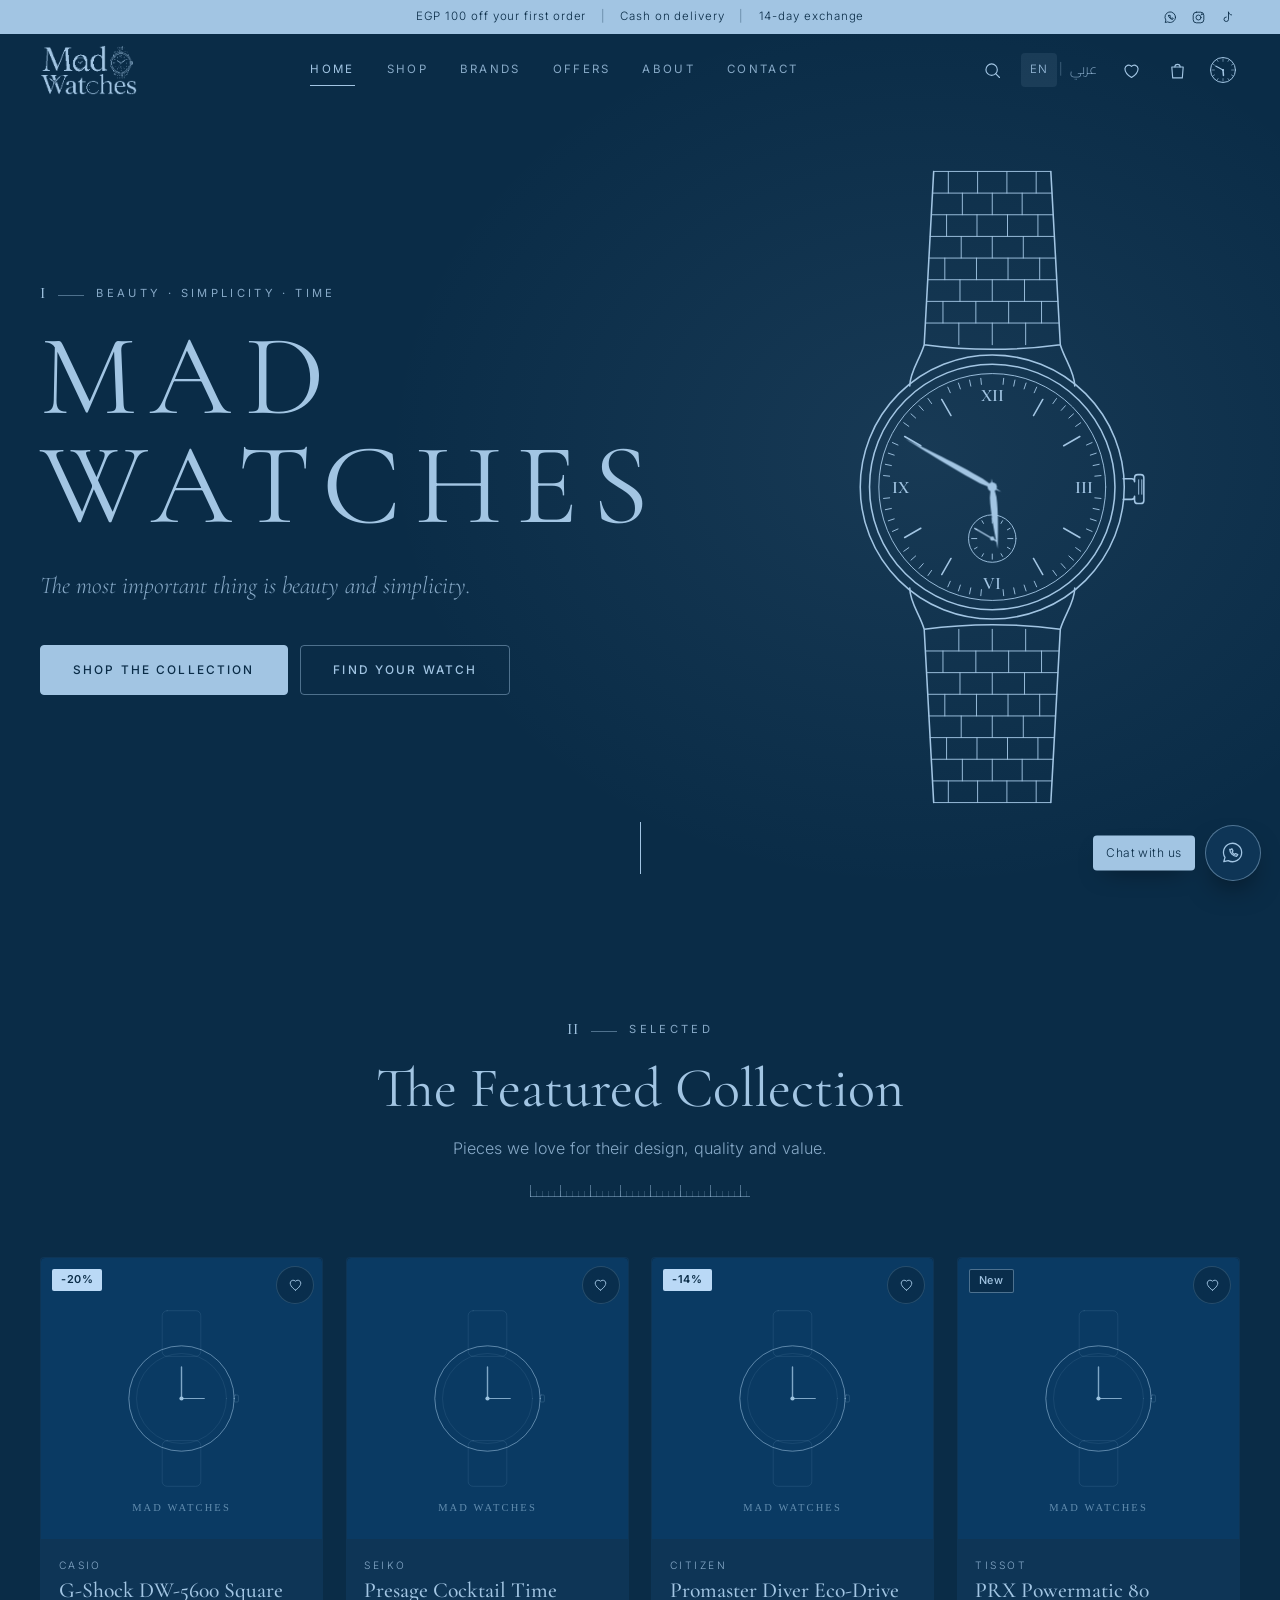
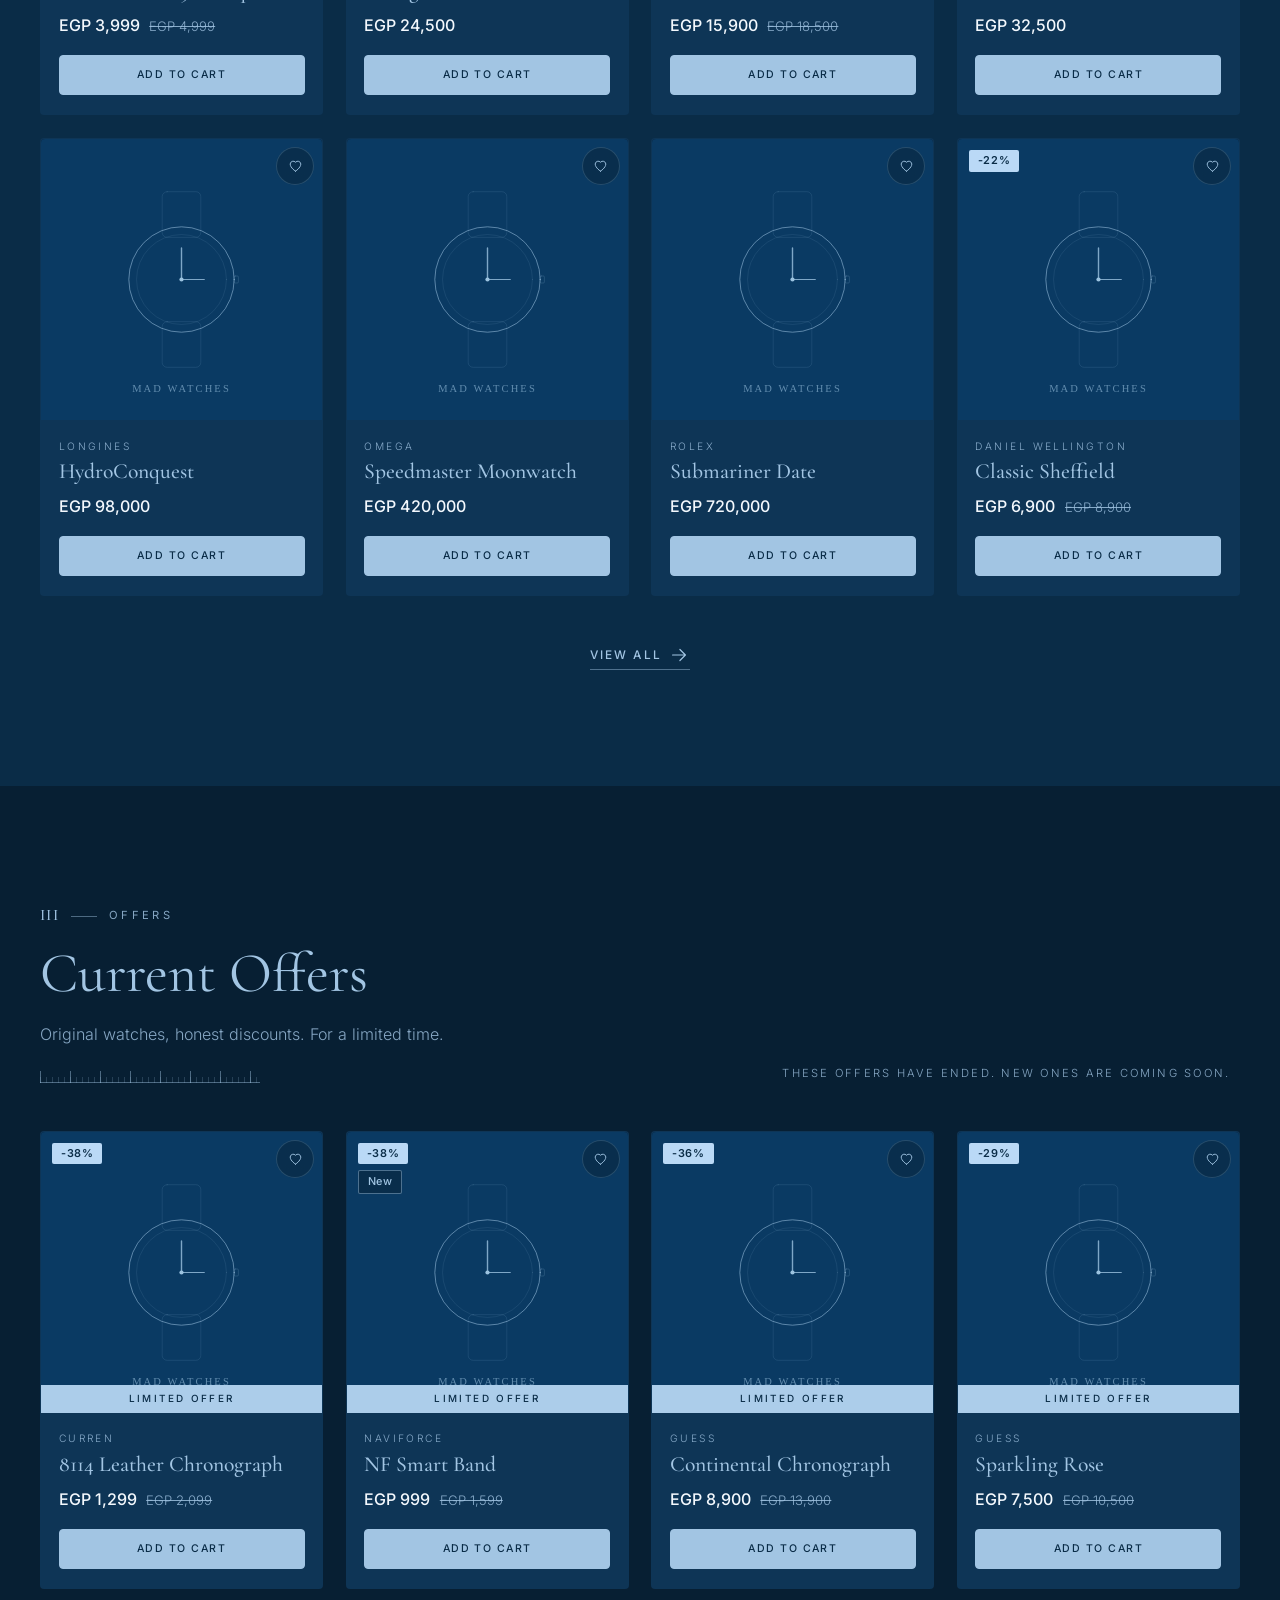
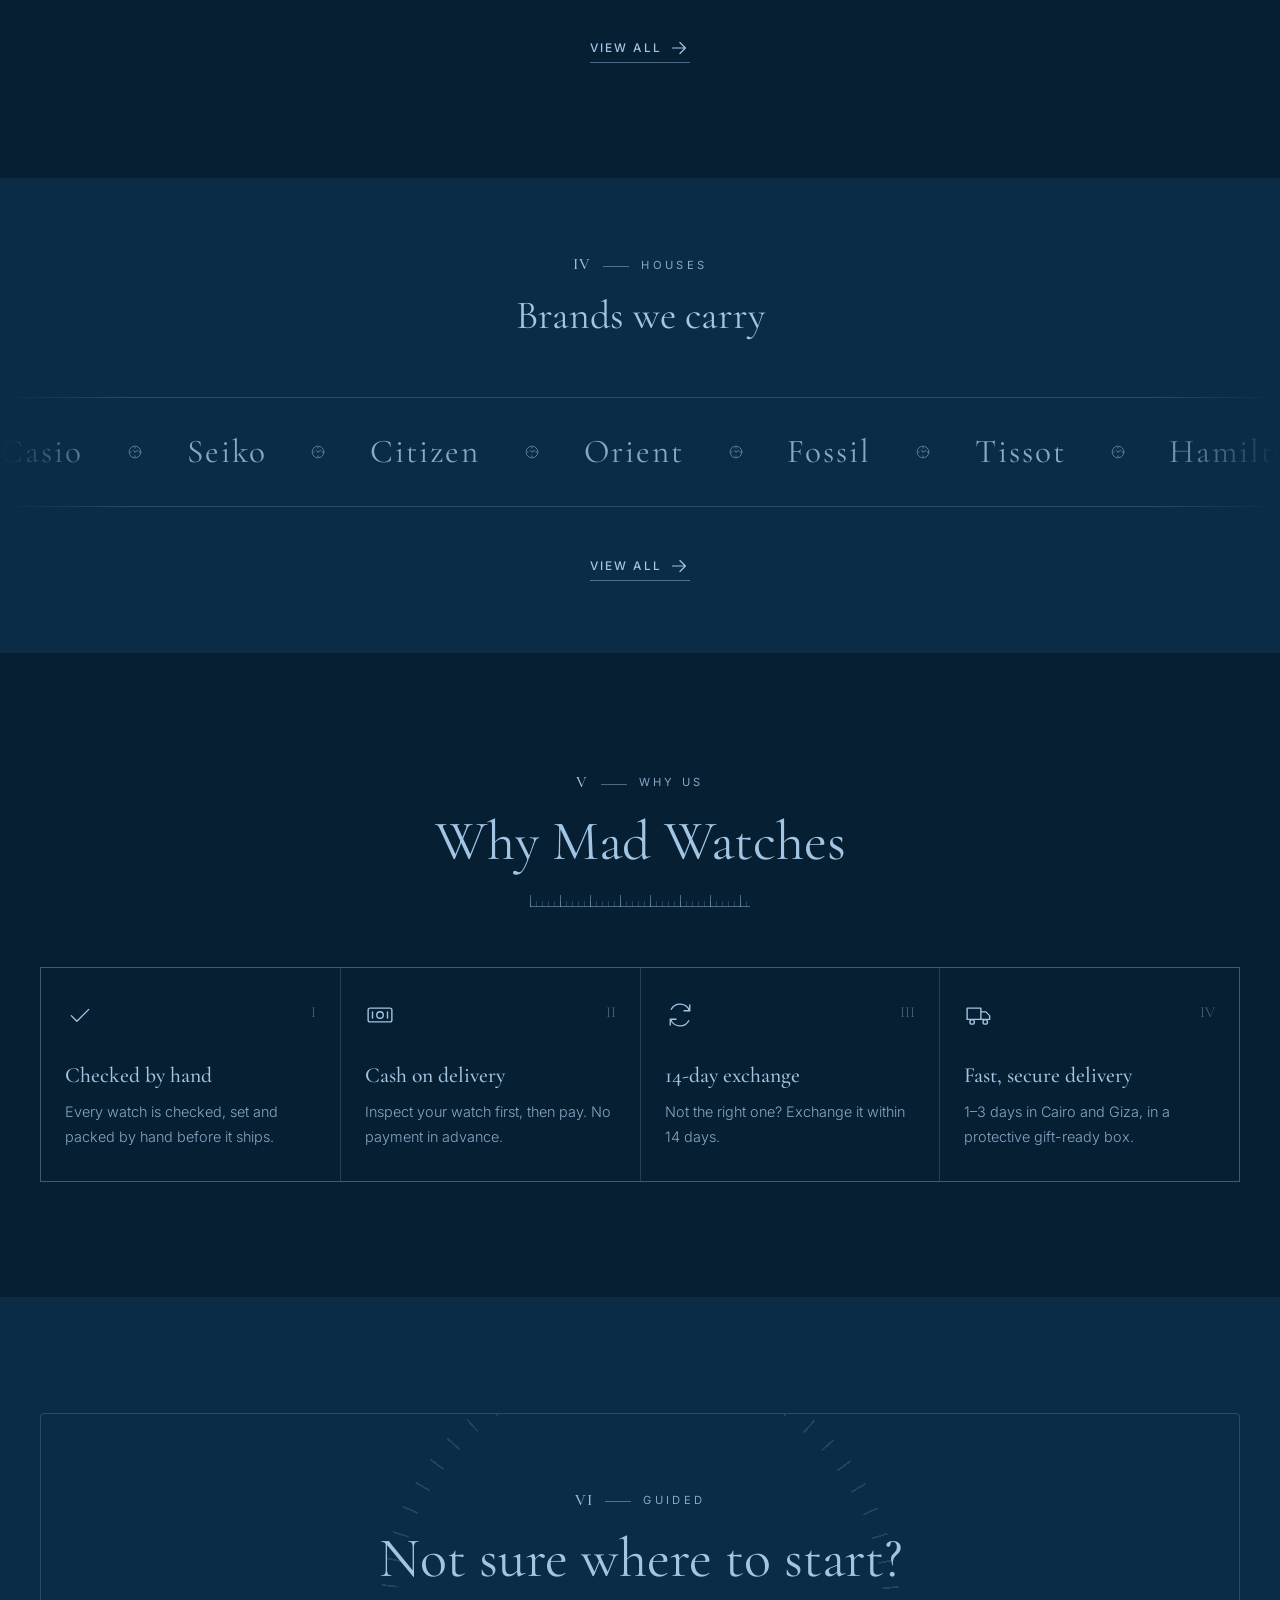
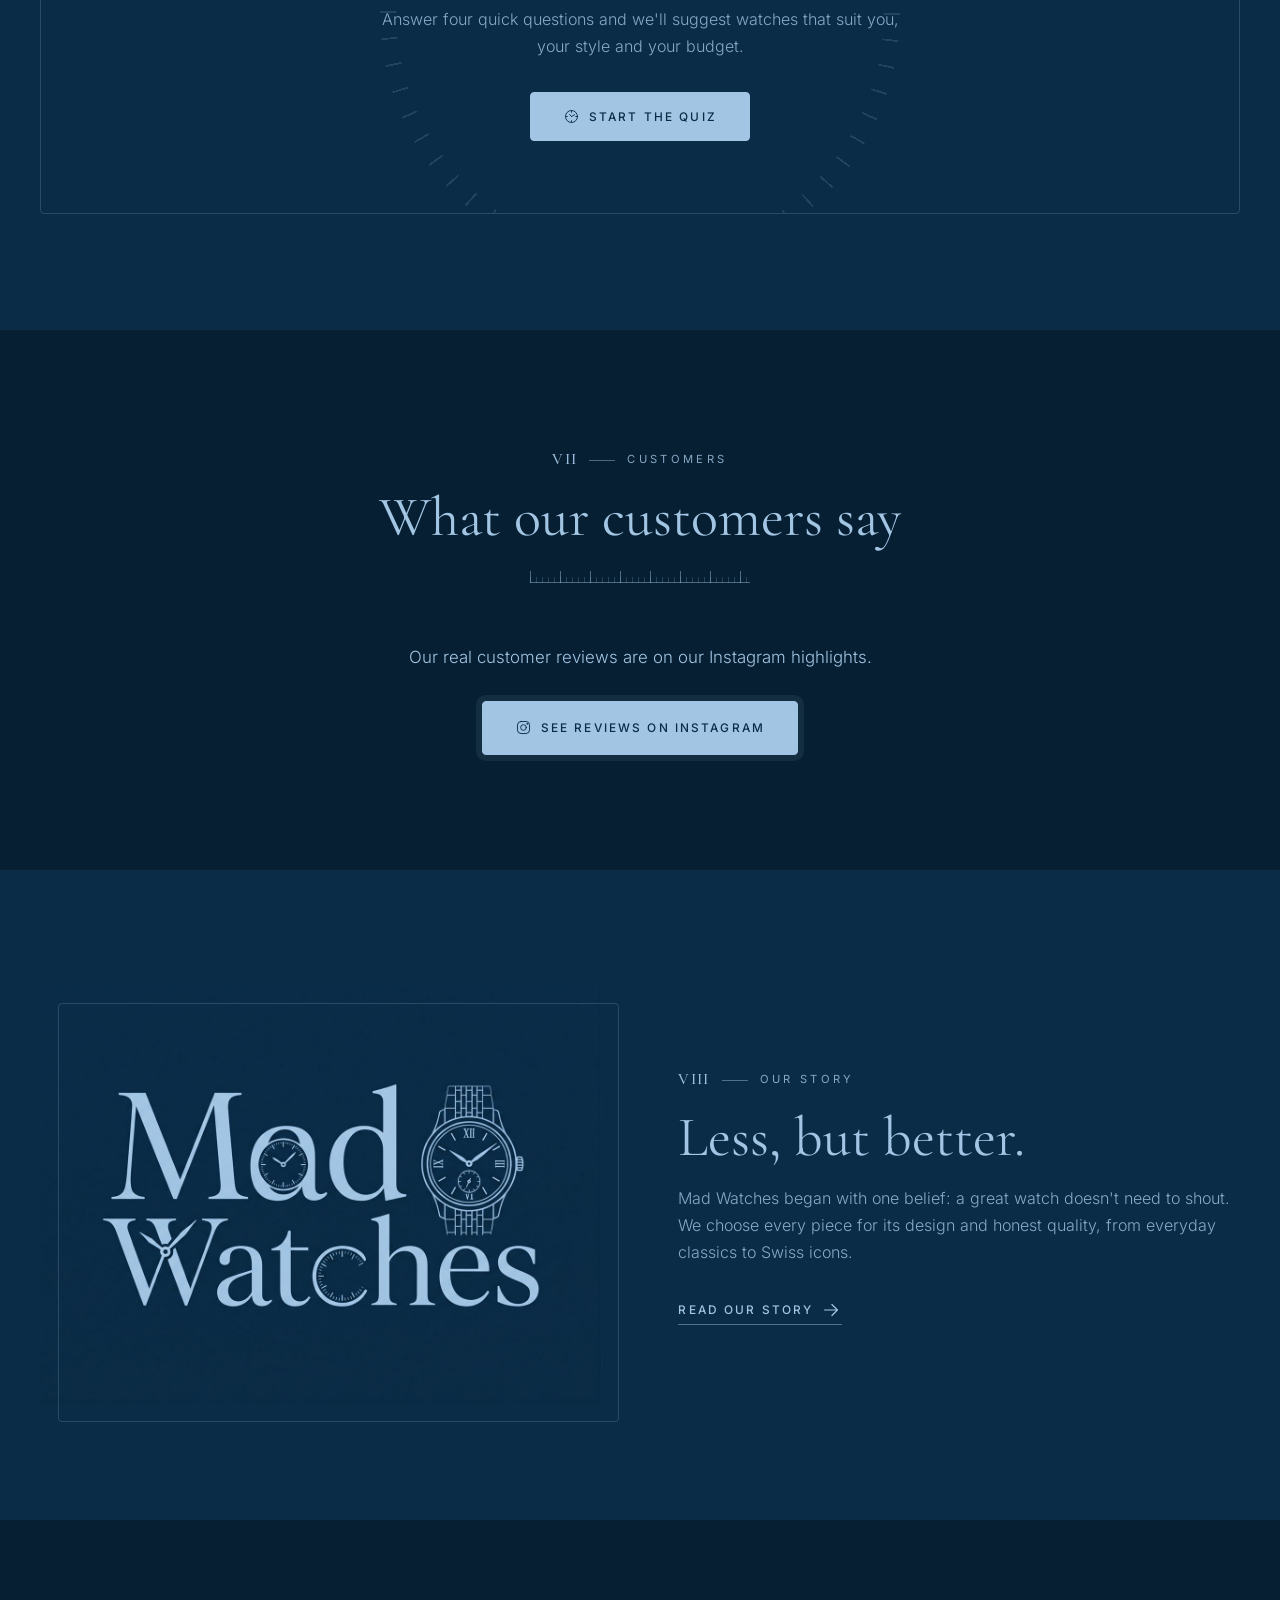
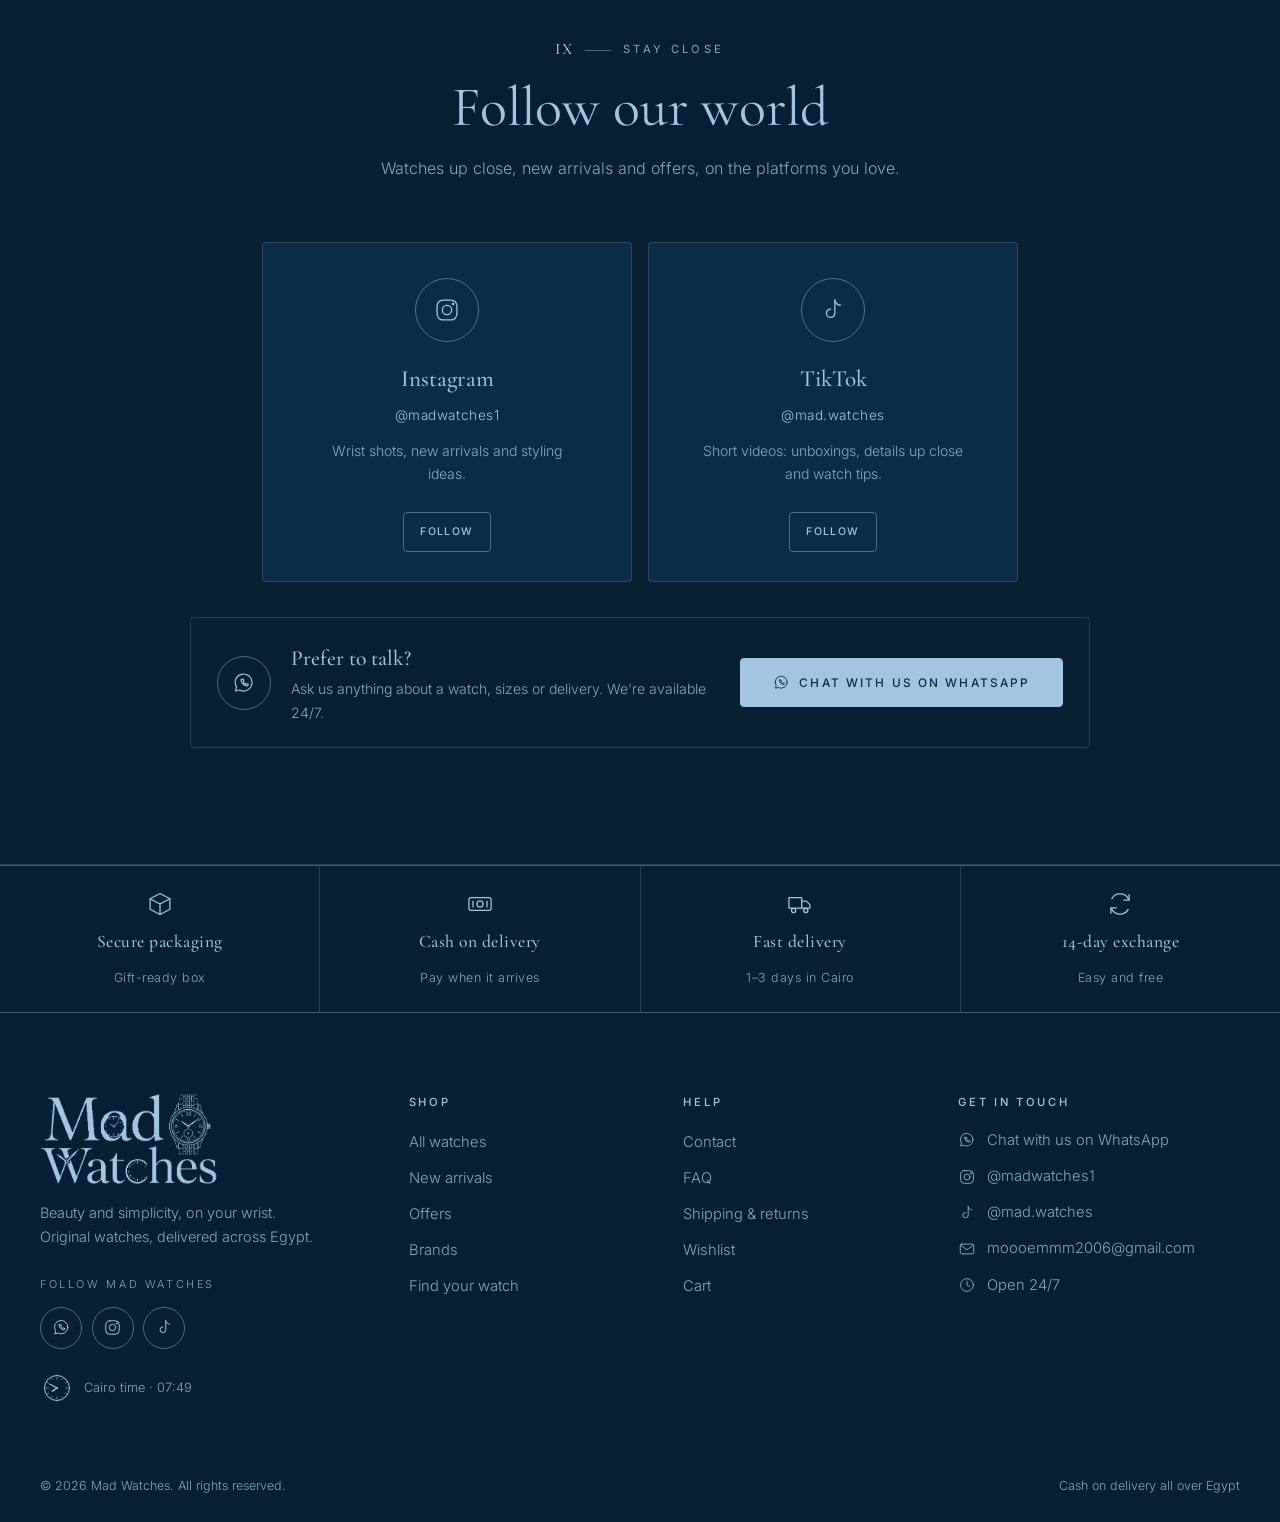
==== index.html @ 3b3fbb3b "MAD WATCHES store site Co-Authored-By: Claude Opus 5.5 (1M context) <noreply@anthropic.com> Claude-S" ====
<!DOCTYPE html>
<html lang="en" dir="ltr">
<head>
  <meta charset="UTF-8" />
  <meta name="viewport" content="width=device-width, initial-scale=1.0" />
  <title>Mad Watches | Original Watches in Egypt — Beauty &amp; Simplicity</title>
  <meta name="description" content="Original watches from Casio, Seiko, Tissot, Rolex, Omega and more. Honest prices, cash on delivery across Egypt, 14-day exchange." />
  <meta name="theme-color" content="#0A2C47" />
  <link rel="canonical" href="https://example.com/" />

  <!-- Icons (made from the logo) -->
  <link rel="icon" href="favicon.ico" sizes="48x48" />
  <link rel="icon" href="images/favicon-32.png" type="image/png" sizes="32x32" />
  <link rel="apple-touch-icon" href="images/apple-touch-icon.png" />
  <link rel="manifest" href="site.webmanifest" />

  <!-- Link previews (WhatsApp, Facebook, Instagram, X). Replace https://example.com with your domain. -->
  <meta property="og:type" content="website" />
  <meta property="og:site_name" content="Mad Watches" />
  <meta property="og:title" content="Mad Watches | Original Watches in Egypt — Beauty &amp; Simplicity" />
  <meta property="og:description" content="Original watches from Casio, Seiko, Tissot, Rolex, Omega and more. Honest prices, cash on delivery across Egypt, 14-day exchange." />
  <meta property="og:url" content="https://example.com/" />
  <meta property="og:image" content="https://example.com/images/og-image.jpg" />
  <meta property="og:image:width" content="1200" />
  <meta property="og:image:height" content="630" />
  <meta property="og:image:alt" content="Mad Watches" />
  <meta property="og:locale" content="en_US" />
  <meta property="og:locale:alternate" content="ar_EG" />
  <meta name="twitter:card" content="summary_large_image" />
  <meta name="twitter:title" content="Mad Watches | Original Watches in Egypt — Beauty &amp; Simplicity" />
  <meta name="twitter:description" content="Original watches from Casio, Seiko, Tissot, Rolex, Omega and more. Honest prices, cash on delivery across Egypt, 14-day exchange." />
  <meta name="twitter:image" content="https://example.com/images/og-image.jpg" />

  <!-- Language (English/Arabic) + intro, set before the page is drawn. Same logic as js/i18n.js -->
  <script>
    (function () {
      var html = document.documentElement, lang, seen = true;
      try { lang = localStorage.getItem("madwatches-lang"); } catch (e) {}
      if (lang !== "ar" && lang !== "en") lang = /^ar\b/i.test(navigator.language || "") ? "ar" : "en";
      html.lang = lang;
      html.dir = lang === "ar" ? "rtl" : "ltr";
      html.className += " js";
      try { seen = !!sessionStorage.getItem("madwatches-intro"); } catch (e) {}
      if (!seen && !window.matchMedia("(prefers-reduced-motion: reduce)").matches) html.className += " intro-pending";
      // Preload only the fonts this language uses (stored in /fonts)
      var fonts = lang === "ar" ? ["cairo-arabic", "cairo-latin"] : ["cormorant-garamond-latin", "inter-latin"];
      fonts.forEach(function (name) {
        var font = document.createElement("link");
        font.rel = "preload"; font.as = "font"; font.type = "font/woff2"; font.crossOrigin = "anonymous";
        font.href = "fonts/" + name + ".woff2";
        document.head.appendChild(font);
      });
    })();
  </script>
  <link rel="preconnect" href="https://images.unsplash.com" />

  <link rel="stylesheet" href="css/style.css" />
  <link rel="stylesheet" href="css/pages.css" />
  <!-- Opened by double-clicking the file (no server)? Browsers block local fonts then, so load them from Google. -->
  <script>
    if (location.protocol === "file:") {
      var gf = document.createElement("link");
      gf.rel = "stylesheet";
      gf.href = "https://fonts.googleapis.com/css2?family=Cairo:wght@300..700&family=Cormorant+Garamond:ital,wght@0,300..600;1,300..400&family=Inter:wght@300..600&display=swap";
      document.head.appendChild(gf);
    }
  </script>
  <!-- Information about the store for Google.
       "sameAs", "email" and the WhatsApp link are refreshed from STORE (js/products.js) by js/pages/home.js -->
  <script type="application/ld+json" id="ld-org">
  {
    "@context": "https://schema.org",
    "@graph": [
      {
        "@type": "Organization",
        "@id": "https://example.com/#organization",
        "name": "Mad Watches",
        "url": "https://example.com/",
        "logo": "https://example.com/images/icon-512.png",
        "image": "https://example.com/images/og-image.jpg",
        "description": "Online watch store in Egypt. Original watches, cash on delivery. Beauty and simplicity.",
        "email": "moooemmm2006@gmail.com",
        "address": { "@type": "PostalAddress", "addressLocality": "Cairo", "addressCountry": "EG" },
        "sameAs": ["https://www.instagram.com/madwatches1/", "https://www.tiktok.com/@mad.watches", "https://wa.me/201096452755"],
        "contactPoint": {
          "@type": "ContactPoint",
          "contactType": "customer service",
          "url": "https://wa.me/201096452755",
          "availableLanguage": ["English", "Arabic"],
          "hoursAvailable": {
            "@type": "OpeningHoursSpecification",
            "dayOfWeek": ["Monday", "Tuesday", "Wednesday", "Thursday", "Friday", "Saturday", "Sunday"],
            "opens": "00:00",
            "closes": "23:59"
          }
        }
      },
      {
        "@type": "WebSite",
        "@id": "https://example.com/#website",
        "url": "https://example.com/",
        "name": "Mad Watches",
        "inLanguage": ["en", "ar"],
        "publisher": { "@id": "https://example.com/#organization" },
        "potentialAction": {
          "@type": "SearchAction",
          "target": "https://example.com/products.html?q={search_term_string}",
          "query-input": "required name=search_term_string"
        }
      }
    ]
  }
  </script>
</head>
<body data-page="home" data-header="transparent">

  <!-- Navbar: filled by js/layout.js (the same on every page) -->
  <header id="siteHeader" class="site-header"></header>

  <main id="main">

    <!-- ===================================================================
         I. HERO — the name + a line-art watch (from the logo) that draws
         itself; its hands show the real time.
         =================================================================== -->
    <section class="hero" aria-labelledby="heroTitle">
      <div class="container hero__inner">
        <div class="hero__text">
          <p class="eyebrow"><span class="eyebrow__num" lang="en">I</span><span data-i18n="home.heroEyebrow">Beauty · Simplicity · Time</span></p>
          <!-- The store name stays in English in both languages -->
          <h1 class="hero__title" id="heroTitle" lang="en" dir="ltr"><span>Mad</span> <span>Watches</span></h1>
          <p class="hero__tagline" data-i18n="home.heroText">The most important thing is beauty and simplicity.</p>
          <div class="hero__actions">
            <a class="btn" href="products.html" data-i18n="home.shopNow">Shop the collection</a>
            <a class="btn btn--ghost" href="#quiz" data-open-quiz data-i18n="home.findWatch">Find your watch</a>
          </div>
        </div>
        <div class="hero__art">
        <svg class="hero-watch" viewBox="0 0 400 640" role="img" aria-labelledby="heroWatchTitle">
          <title id="heroWatchTitle">Line drawing of a watch, showing the current time</title>
          <g class="hw-bracelet">
            <path class="draw" pathLength="1" style="--d:.55s" d="M143.2 14L134 182M256.8 14L266 182M134 182C130 196 120 208.1 120 222.1M266 182C270 196 280 208.1 280 222.1M134 182Q200 191 266 182" />
            <path class="draw draw--thin" pathLength="1" style="--d:.8s" d="M135.2 161L264.8 161M167.6 161L167.6 182M200 161L200 182M232.4 161L232.4 182M136.3 140L263.7 140M152.2 140L152.2 161M184.1 140L184.1 161M215.9 140L215.9 161M247.8 140L247.8 161M137.5 119L262.5 119M168.7 119L168.7 140M200 119L200 140M231.3 119L231.3 140M138.6 98L261.4 98M154 98L154 119M184.7 98L184.7 119M215.3 98L215.3 119M246 98L246 119M139.8 77L260.2 77M169.9 77L169.9 98M200 77L200 98M230.1 77L230.1 98M140.9 56L259.1 56M155.7 56L155.7 77M185.2 56L185.2 77M214.8 56L214.8 77M244.3 56L244.3 77M142.1 35L257.9 35M171 35L171 56M200 35L200 56M229 35L229 56M143.2 14L256.8 14M157.4 14L157.4 35M185.8 14L185.8 35M214.2 14L214.2 35M242.6 14L242.6 35" />
            <path class="draw" pathLength="1" style="--d:.55s" d="M143.2 626L134 458M256.8 626L266 458M134 458C130 444 120 431.9 120 417.9M266 458C270 444 280 431.9 280 417.9M134 458Q200 449 266 458" />
            <path class="draw draw--thin" pathLength="1" style="--d:.8s" d="M135.2 479L264.8 479M167.6 479L167.6 458M200 479L200 458M232.4 479L232.4 458M136.3 500L263.7 500M152.2 500L152.2 479M184.1 500L184.1 479M215.9 500L215.9 479M247.8 500L247.8 479M137.5 521L262.5 521M168.7 521L168.7 500M200 521L200 500M231.3 521L231.3 500M138.6 542L261.4 542M154 542L154 521M184.7 542L184.7 521M215.3 542L215.3 521M246 542L246 521M139.8 563L260.2 563M169.9 563L169.9 542M200 563L200 542M230.1 563L230.1 542M140.9 584L259.1 584M155.7 584L155.7 563M185.2 584L185.2 563M214.8 584L214.8 563M244.3 584L244.3 563M142.1 605L257.9 605M171 605L171 584M200 605L200 584M229 605L229 584M143.2 626L256.8 626M157.4 626L157.4 605M185.8 626L185.8 605M214.2 626L214.2 605M242.6 626L242.6 605" />
          </g>
          <g class="hw-case">
            <circle class="draw" pathLength="1" style="--d:0s" cx="200" cy="320" r="128" />
            <circle class="draw" pathLength="1" style="--d:.15s" cx="200" cy="320" r="119" />
            <circle class="draw draw--thin" pathLength="1" style="--d:.3s" cx="200" cy="320" r="110" />
            <path class="draw" pathLength="1" style="--d:.35s" d="M327 312h8a3 3 0 0 1 3 3v-4a3 3 0 0 1 3-3h3a3 3 0 0 1 3 3v22a3 3 0 0 1-3 3h-3a3 3 0 0 1-3-3v-4a3 3 0 0 1-3 3h-8" />
            <path class="draw draw--thin" pathLength="1" style="--d:.5s" d="M342 313v14M345 313v14" />
          </g>
          <g class="hw-dial">
            <path class="draw draw--thin" pathLength="1" style="--d:1s" d="M211.1 214.6L210.5 220.5M222 216.3L220.8 222.2M232.8 219.2L230.9 224.9M243.1 223.2L240.7 228.6M262.3 234.2L258.8 239.1M270.9 241.2L266.9 245.7M278.8 249.1L274.3 253.1M285.8 257.7L280.9 261.2M296.8 276.9L291.4 279.3M300.8 287.2L295.1 289.1M303.7 298L297.8 299.2M305.4 308.9L299.5 309.5M305.4 331.1L299.5 330.5M303.7 342L297.8 340.8M300.8 352.8L295.1 350.9M296.8 363.1L291.4 360.7M285.8 382.3L280.9 378.8M278.8 390.9L274.3 386.9M270.9 398.8L266.9 394.3M262.3 405.8L258.8 400.9M243.1 416.8L240.7 411.4M232.8 420.8L230.9 415.1M222 423.7L220.8 417.8M211.1 425.4L210.5 419.5M188.9 425.4L189.5 419.5M178 423.7L179.2 417.8M167.2 420.8L169.1 415.1M156.9 416.8L159.3 411.4M137.7 405.8L141.2 400.9M129.1 398.8L133.1 394.3M121.2 390.9L125.7 386.9M114.2 382.3L119.1 378.8M103.2 363.1L108.6 360.7M99.2 352.8L104.9 350.9M96.3 342L102.2 340.8M94.6 331.1L100.5 330.5M94.6 308.9L100.5 309.5M96.3 298L102.2 299.2M99.2 287.2L104.9 289.1M103.2 276.9L108.6 279.3M114.2 257.7L119.1 261.2M121.2 249.1L125.7 253.1M129.1 241.2L133.1 245.7M137.7 234.2L141.2 239.1M156.9 223.2L159.3 228.6M167.2 219.2L169.1 224.9M178 216.3L179.2 222.2M188.9 214.6L189.5 220.5" />
            <path class="draw" pathLength="1" style="--d:1.2s" d="M249 235.1L240 250.7M284.9 271L269.3 280M284.9 369L269.3 360M249 404.9L240 389.3M151 404.9L160 389.3M115.1 369L130.7 360M115.1 271L130.7 280M151 235.1L160 250.7" />
            <g class="hw-numerals">
            <text x="200" y="231">XII</text>
            <text x="289" y="320">III</text>
            <text x="200" y="414">VI</text>
            <text x="111" y="320">IX</text>
            </g>
            <circle class="draw draw--thin" pathLength="1" style="--d:1.3s" cx="200" cy="370" r="23" />
            <path class="draw draw--thin" pathLength="1" style="--d:1.45s" d="M200 350L200 355M210 352.7L208.5 355.3M217.3 360L214.7 361.5M220 370L215 370M217.3 380L214.7 378.5M210 387.3L208.5 384.7M200 390L200 385M190 387.3L191.5 384.7M182.7 380L185.3 378.5M180 370L185 370M182.7 360L185.3 361.5M190 352.7L191.5 355.3" />
          </g>
          <g class="hw-hands">
            <path class="hw-hand" id="hwHour" d="M200 328L196.8 310C196 296 198.5 274 200 260C201.5 274 204 296 203.2 310Z" />
            <path class="hw-hand" id="hwMinute" d="M200 330L197.4 308C196.8 280 199 244 200 224C201 244 203.2 280 202.6 308Z" />
            <circle class="hw-cap" cx="200" cy="320" r="4.5" />
            <line class="hw-sub-hand" id="hwSecond" x1="200" y1="375" x2="200" y2="351" />
            <circle class="hw-cap" cx="200" cy="370" r="2" />
          </g>
        </svg>
        </div>
      </div>
      <a class="hero__scroll" href="#featured" data-i18n-attr="aria-label:home.scroll" aria-label="Scroll down"></a>
    </section>


    <!-- ===================================================================
         II. FEATURED COLLECTION (products with isFeatured: true)
         =================================================================== -->
    <section class="section" id="featured" aria-labelledby="featuredTitle">
      <div class="container">
        <header class="section-head reveal">
          <p class="eyebrow"><span class="eyebrow__num" lang="en">II</span><span data-i18n="home.featuredEyebrow">Selected</span></p>
          <h2 class="title" id="featuredTitle" data-i18n="home.featuredTitle">The Featured Collection</h2>
          <p class="lead" data-i18n="home.featuredText">Pieces we love for their design, quality and value.</p>
          <div class="ticks" aria-hidden="true"></div>
        </header>
        <div class="grid grid--4" id="featuredGrid"></div>
        <div class="section-foot"><a class="link" href="products.html"><span data-i18n="common.viewAll">View all</span> <svg class="icon" viewBox="0 0 24 24" aria-hidden="true"><path d="M5 12h14M13 6l6 6-6 6"/></svg></a></div>
      </div>
    </section>


    <!-- ===================================================================
         III. CURRENT OFFERS (products with an originalPrice) + countdown
         =================================================================== -->
    <section class="section section--alt" id="offers" aria-labelledby="offersTitle">
      <div class="container">
        <div class="offers-head">
          <header class="section-head section-head--start reveal">
            <p class="eyebrow"><span class="eyebrow__num" lang="en">III</span><span data-i18n="home.offersEyebrow">Offers</span></p>
            <h2 class="title" id="offersTitle" data-i18n="home.offersTitle">Current Offers</h2>
            <p class="lead" data-i18n="home.offersText">Original watches, honest discounts. For a limited time.</p>
            <div class="ticks" aria-hidden="true"></div>
          </header>
          <div class="countdown reveal" id="homeCountdown" role="timer"></div>
        </div>
        <div class="grid grid--4" id="offersGrid"></div>
        <div class="section-foot"><a class="link" href="offers.html"><span data-i18n="common.viewAll">View all</span> <svg class="icon" viewBox="0 0 24 24" aria-hidden="true"><path d="M5 12h14M13 6l6 6-6 6"/></svg></a></div>
      </div>
    </section>


    <!-- ===================================================================
         IV. BRAND STRIP
         =================================================================== -->
    <section class="section section--tight" aria-labelledby="brandsTitle">
      <div class="container">
        <header class="section-head reveal">
          <p class="eyebrow"><span class="eyebrow__num" lang="en">IV</span><span data-i18n="home.brandsEyebrow">Houses</span></p>
          <h2 class="title title--sm" id="brandsTitle" data-i18n="home.brandsTitle">Brands we carry</h2>
        </header>
      </div>
      <div class="brand-strip"><div class="brand-strip__track" id="brandStrip"></div></div>
      <div class="section-foot"><a class="link" href="brands.html"><span data-i18n="common.viewAll">View all</span> <svg class="icon" viewBox="0 0 24 24" aria-hidden="true"><path d="M5 12h14M13 6l6 6-6 6"/></svg></a></div>
    </section>


    <!-- ===================================================================
         V. WHY MAD WATCHES
         =================================================================== -->
    <section class="section section--alt" id="why" aria-labelledby="whyTitle">
      <div class="container">
        <header class="section-head reveal">
          <p class="eyebrow"><span class="eyebrow__num" lang="en">V</span><span data-i18n="home.whyEyebrow">Why us</span></p>
          <h2 class="title" id="whyTitle" data-i18n="home.whyTitle">Why Mad Watches</h2>
          <div class="ticks" aria-hidden="true"></div>
        </header>
        <div class="why reveal">
          <div class="why__item"><svg class="icon" viewBox="0 0 24 24" aria-hidden="true"><path d="m5 12.5 4.5 4.5L19 7.5"/></svg><span class="why__num" lang="en">I</span><h3 class="why__title" data-i18n="about.g2">Checked by hand</h3><p class="why__text" data-i18n="about.g2Text"></p></div>
          <div class="why__item"><svg class="icon" viewBox="0 0 24 24" aria-hidden="true"><rect x="2.5" y="6.5" width="19" height="11" rx="1.5"/><circle cx="12" cy="12" r="2.6"/><path d="M6 9.5v5M18 9.5v5"/></svg><span class="why__num" lang="en">II</span><h3 class="why__title" data-i18n="about.g3">Cash on delivery</h3><p class="why__text" data-i18n="about.g3Text"></p></div>
          <div class="why__item"><svg class="icon" viewBox="0 0 24 24" aria-hidden="true"><path d="M19.5 8.5A8 8 0 0 0 5 7.4M4.5 15.5A8 8 0 0 0 19 16.6"/><path d="M19.8 4v4.6h-4.6M4.2 20v-4.6h4.6"/></svg><span class="why__num" lang="en">III</span><h3 class="why__title" data-i18n="about.g4">14-day exchange</h3><p class="why__text" data-i18n="about.g4Text"></p></div>
          <div class="why__item"><svg class="icon" viewBox="0 0 24 24" aria-hidden="true"><path d="M2.5 6.5h11v9h-11zM13.5 9.5h4l3 3v3h-7"/><circle cx="6.5" cy="17.5" r="1.8"/><circle cx="17" cy="17.5" r="1.8"/></svg><span class="why__num" lang="en">IV</span><h3 class="why__title" data-i18n="about.g5">Fast, secure delivery</h3><p class="why__text" data-i18n="about.g5Text"></p></div>
        </div>
      </div>
    </section>


    <!-- ===================================================================
         VI. FIND YOUR WATCH (quiz)
         =================================================================== -->
    <section class="section" id="quiz" aria-labelledby="quizTitle">
      <div class="container">
        <div class="quiz-invite reveal">
          <p class="eyebrow"><span class="eyebrow__num" lang="en">VI</span><span data-i18n="home.quizEyebrow">Guided</span></p>
          <h2 class="title" id="quizTitle" data-i18n="home.quizTitle">Not sure where to start?</h2>
          <p class="lead" data-i18n="home.quizText">Answer four quick questions and we'll suggest watches that suit you.</p>
          <button class="btn" type="button" data-open-quiz><svg class="icon" viewBox="0 0 24 24" aria-hidden="true"><circle cx="12" cy="12" r="8.5"/><path d="M12 4.5v1.5M12 18v1.5M4.5 12H6M18 12h1.5M12 12l-2.6-2.8M12 12l4.2-2.4"/></svg><span data-i18n="home.quizButton">Start the quiz</span></button>
        </div>
      </div>
    </section>


    <!-- ===================================================================
         VII. REAL CUSTOMER REVIEWS
         A line of text + a button to the Instagram highlights. If
         STORE.reviewVideo (js/products.js) has a link, that one video is
         shown too. Built by renderRealReviews() in js/main.js.
         =================================================================== -->
    <section class="section section--alt" id="reviews" aria-labelledby="reviewsTitle">
      <div class="container">
        <header class="section-head reveal">
          <p class="eyebrow"><span class="eyebrow__num" lang="en">VII</span><span data-i18n="home.reviewsEyebrow">Customers</span></p>
          <h2 class="title" id="reviewsTitle" data-i18n="reviews.title">What our customers say</h2>
          <div class="ticks" aria-hidden="true"></div>
        </header>
        <div class="real-reviews reveal" data-real-reviews></div>
      </div>
    </section>


    <!-- ===================================================================
         VIII. ABOUT TEASER
         =================================================================== -->
    <section class="section" aria-labelledby="aboutTitle">
      <div class="container split">
        <div class="split__media reveal">
          <img src="images/logo-1200.jpg" width="1200" height="896" alt="The Mad Watches logo" loading="lazy" decoding="async" />
        </div>
        <div class="split__text reveal">
          <p class="eyebrow"><span class="eyebrow__num" lang="en">VIII</span><span data-i18n="home.aboutEyebrow">Our story</span></p>
          <h2 class="title" id="aboutTitle" data-i18n="home.aboutTitle">Less, but better.</h2>
          <p class="lead" data-i18n="home.aboutText"></p>
          <a class="link" href="about.html"><span data-i18n="home.aboutLink">Read our story</span> <svg class="icon" viewBox="0 0 24 24" aria-hidden="true"><path d="M5 12h14M13 6l6 6-6 6"/></svg></a>
        </div>
      </div>
    </section>


    <!-- ===================================================================
         IX. FOLLOW OUR WORLD (social cards + WhatsApp chat)
         The cards are built by js/pages/home.js from the links in STORE
         (js/products.js). An empty link ("") hides its card automatically.
         =================================================================== -->
    <section class="section section--alt follow" aria-labelledby="followTitle">
      <div class="container">
        <header class="section-head reveal">
          <p class="eyebrow"><span class="eyebrow__num" lang="en">IX</span><span data-i18n="home.followEyebrow">Stay close</span></p>
          <h2 class="title" id="followTitle" data-i18n="home.followTitle">Follow our world</h2>
          <p class="lead" data-i18n="home.followText"></p>
        </header>

        <div class="follow__grid" id="followGrid"></div>

        <!-- WhatsApp chat strip (the number itself is never shown) -->
        <div class="follow-chat reveal">
          <span class="follow-chat__icon" aria-hidden="true"><svg class="icon" viewBox="0 0 24 24" aria-hidden="true"><path d="M20 11.6a8.4 8.4 0 0 1-12.4 7.4L3.5 20l1.1-3.9A8.4 8.4 0 1 1 20 11.6Z"/><path d="M9 8.6c0 3.4 3 6.4 6.4 6.4l1-1.5-2-1-1 .8a4.4 4.4 0 0 1-2.2-2.2l.8-1-1-2-1.5 1Z"/></svg></span>
          <div class="follow-chat__text">
            <h3 data-i18n="home.chatTitle">Prefer to talk?</h3>
            <p data-i18n="home.chatText"></p>
          </div>
          <a class="btn" id="followChat" href="#" target="_blank" rel="noopener noreferrer"><svg class="icon" viewBox="0 0 24 24" aria-hidden="true"><path d="M20 11.6a8.4 8.4 0 0 1-12.4 7.4L3.5 20l1.1-3.9A8.4 8.4 0 1 1 20 11.6Z"/><path d="M9 8.6c0 3.4 3 6.4 6.4 6.4l1-1.5-2-1-1 .8a4.4 4.4 0 0 1-2.2-2.2l.8-1-1-2-1.5 1Z"/></svg><span data-i18n="social.chat">Chat with us on WhatsApp</span></a>
        </div>
      </div>
    </section>

  </main>

  <!-- Footer: filled by js/layout.js -->
  <footer id="siteFooter" class="site-footer"></footer>

  <!-- Scripts: data → text → shared → this page (defer = run in this order once the page is read) -->
  <script src="js/products.js" defer></script>
  <script src="js/i18n.js" defer></script>
  <script src="js/main.js" defer></script>
  <script src="js/cart.js" defer></script>
  <script src="js/wishlist.js" defer></script>
  <script src="js/layout.js" defer></script>
  <script src="js/quiz.js" defer></script>
  <script src="js/pages/home.js" defer></script>
</body>
</html>
---- css/style.css ----
/* =========================================================================
   MAD WATCHES — CORE STYLES (used on every page)
   -------------------------------------------------------------------------
   Colors, fonts and the "line-art" look come from the logo:
   navy background, soft ice-blue lettering, thin lines, dial tick marks.

   Contents
     0.  Fonts
     1.  Theme variables  ← change colors / fonts here
     2.  Base / reset
     3.  Typography + line-art decorations (ticks, roman numerals, dial bullets)
     4.  Buttons, chips, badges, form fields
     5.  Announcement bar + navbar + search panel + mobile menu
     6.  Footer + trust badges + back-to-top
     7.  Product card (+ price, discount badge, ribbon, stars)
     8.  Modals (quick view, compare, lightbox, quiz) + drawers
     9.  Toasts, loader, skeletons
     10. Intro animation + page transitions
     11. Arabic / right-to-left
     12. Scroll reveal + keyframes
     13. Reduced motion
   Page-specific styles are in css/pages.css
   ========================================================================= */


/* -------------------------------------------------------------------------
   0. FONTS (stored in /fonts, variable = one file covers every weight)
   ------------------------------------------------------------------------- */
@font-face {
  font-family: "Cormorant Garamond";
  font-style: normal;
  font-weight: 300 700;
  font-display: swap;
  src: url("../fonts/cormorant-garamond-latin.woff2") format("woff2");
  unicode-range: U+0000-00FF, U+0131, U+0152-0153, U+02BB-02BC, U+02C6, U+02DA, U+02DC, U+2000-206F, U+20AC, U+2122, U+2212;
}

@font-face {
  font-family: "Cormorant Garamond";
  font-style: italic;
  font-weight: 300 700;
  font-display: swap;
  src: url("../fonts/cormorant-garamond-italic-latin.woff2") format("woff2");
  unicode-range: U+0000-00FF, U+0131, U+0152-0153, U+02BB-02BC, U+02C6, U+02DA, U+02DC, U+2000-206F, U+20AC, U+2122, U+2212;
}

@font-face {
  font-family: "Inter";
  font-style: normal;
  font-weight: 100 900;
  font-display: swap;
  src: url("../fonts/inter-latin.woff2") format("woff2");
  unicode-range: U+0000-00FF, U+0131, U+0152-0153, U+02BB-02BC, U+02C6, U+02DA, U+02DC, U+2000-206F, U+20AC, U+2122, U+2212;
}

@font-face {
  font-family: "Cairo";
  font-style: normal;
  font-weight: 200 1000;
  font-display: swap;
  src: url("../fonts/cairo-arabic.woff2") format("woff2");
  unicode-range: U+0600-06FF, U+0750-077F, U+0870-088E, U+0890-0891, U+0897-08E1, U+08E3-08FF, U+200C-200E, U+2010-2011, U+204F, U+2E41, U+FB50-FDFF, U+FE70-FE74, U+FE76-FEFC;
}

@font-face {
  font-family: "Cairo";
  font-style: normal;
  font-weight: 200 1000;
  font-display: swap;
  src: url("../fonts/cairo-latin.woff2") format("woff2");
  unicode-range: U+0000-00FF, U+0131, U+0152-0153, U+02BB-02BC, U+02C6, U+02DA, U+02DC, U+2000-206F, U+20AC, U+2122, U+2212;
}


/* -------------------------------------------------------------------------
   1. THEME VARIABLES (sampled from images/logo-new.jpg)
   ------------------------------------------------------------------------- */
:root {
  /* Navy (logo background) */
  --color-navy:        #0A2C47;   /* main background */
  --color-navy-deep:   #071F33;   /* alternate sections, footer */
  --color-navy-soft:   #0E3556;   /* cards, panels */
  --color-navy-raised: #133F65;   /* hover / inputs */

  /* Ice blue (logo lettering) */
  --color-ice:         #A2C5E3;   /* main text + lines */
  --color-ice-bright:  #BAD9F6;   /* highlights */
  --color-white:       #F3F8FD;   /* strongest text (prices) */
  --color-muted:  rgba(162, 197, 227, 0.82);  /* softer text (4.5:1 contrast or more) */
  --color-line:   rgba(162, 197, 227, 0.2);   /* hairlines */
  --color-line-strong: rgba(162, 197, 227, 0.45);
  --color-glow:   rgba(162, 197, 227, 0.14);

  /* Status colors (soft, to stay calm on navy) */
  --color-success: #95D8B4;
  --color-warning: #F2D49B;
  --color-danger:  #F2B6B6;

  /* Fonts (Arabic font is set in section 11) */
  --font-heading: "Cormorant Garamond", "Times New Roman", serif;
  --font-body:    "Inter", system-ui, -apple-system, "Segoe UI", sans-serif;
  --font-arabic:  "Cairo", "Segoe UI", Tahoma, sans-serif;

  /* Sizes */
  --announce-h: 34px;
  --nav-h: 72px;
  --header-h: calc(var(--announce-h) + var(--nav-h));
  --radius: 4px;
  --container: 1240px;
  --ease: cubic-bezier(0.2, 0.65, 0.3, 1);

  /* Small line-art icons used as backgrounds (colors are the ice blue) */
  --icon-dial: url("data:image/svg+xml,%3Csvg xmlns='http://www.w3.org/2000/svg' viewBox='0 0 20 20' fill='none' stroke='%23A2C5E3' stroke-width='1.2' stroke-linecap='round'%3E%3Ccircle cx='10' cy='10' r='8.4'/%3E%3Cpath d='M10 3.2v1.3M10 15.5v1.3M3.2 10h1.3M15.5 10h1.3M10 10l-2.4-2.6M10 10l4-2.2'/%3E%3C/svg%3E");
}


/* -------------------------------------------------------------------------
   2. BASE / RESET
   ------------------------------------------------------------------------- */
*,
*::before,
*::after {
  box-sizing: border-box;
  margin: 0;
  padding: 0;
}

html {
  scroll-behavior: smooth;
  scroll-padding-top: calc(var(--header-h) + 12px);
  -webkit-text-size-adjust: 100%;
}

body {
  min-height: 100vh;
  display: flex;
  flex-direction: column;
  font-family: var(--font-body);
  font-weight: 300;
  font-size: 1rem;
  line-height: 1.7;
  color: var(--color-ice);
  background: var(--color-navy);
  -webkit-font-smoothing: antialiased;
  overflow-x: hidden;
}

main {
  flex: 1;
}

/* Pages without a full-screen hero start below the fixed header */
.page {
  padding-top: var(--header-h);
}

body.no-scroll {
  overflow: hidden;
}

img {
  display: block;
  max-width: 100%;
  height: auto;
}

a {
  color: inherit;
  text-decoration: none;
}

button,
input,
select,
textarea {
  font: inherit;
  color: inherit;
}

button {
  background: none;
  border: none;
  cursor: pointer;
}

ul,
ol {
  list-style: none;
}

[hidden] {
  display: none !important;
}

:focus-visible {
  outline: 1px solid var(--color-ice-bright);
  outline-offset: 3px;
}

::selection {
  background: var(--color-ice);
  color: var(--color-navy);
}

.container {
  width: 100%;
  max-width: var(--container);
  margin: 0 auto;
  padding: 0 1.25rem;
}

.section {
  padding: clamp(4.5rem, 9vw, 7.5rem) 0;
}

.section--alt {
  background: var(--color-navy-deep);
}

.section--tight {
  padding: clamp(3rem, 6vw, 4.5rem) 0;
}

.visually-hidden {
  position: absolute !important;
  width: 1px;
  height: 1px;
  overflow: hidden;
  clip: rect(0 0 0 0);
  white-space: nowrap;
}

/* Small "skip to content" link for keyboard users */
.skip-link {
  position: fixed;
  top: -100px;
  inset-inline-start: 1rem;
  z-index: 1000;
  padding: 0.6rem 1rem;
  color: var(--color-navy);
  background: var(--color-ice);
  border-radius: var(--radius);
}

.skip-link:focus {
  top: 1rem;
}


/* -------------------------------------------------------------------------
   3. TYPOGRAPHY + LINE-ART DECORATIONS
   ------------------------------------------------------------------------- */

/* Section heading: roman numeral · small label · big title · tick line */
.section-head {
  max-width: 640px;
  margin: 0 auto clamp(2.5rem, 5vw, 3.75rem);
  text-align: center;
}

.section-head--start {
  margin-inline: 0;
  text-align: start;
}

.eyebrow {
  display: inline-flex;
  align-items: center;
  gap: 0.75rem;
  margin-bottom: 0.9rem;
  font-size: 0.7rem;
  font-weight: 400;
  letter-spacing: 0.3em;
  text-transform: uppercase;
  color: var(--color-muted);
}

/* Roman numeral before the label: "IV ─ Offers" */
.eyebrow__num {
  font-family: var(--font-heading);
  font-size: 1rem;
  font-weight: 500;
  letter-spacing: 0.08em;
  color: var(--color-ice);
}

.eyebrow__num::after {
  content: "";
  display: inline-block;
  width: 26px;
  height: 1px;
  margin-inline-start: 0.75rem;
  vertical-align: middle;
  background: var(--color-line-strong);
}

.title {
  font-family: var(--font-heading);
  font-size: clamp(2.2rem, 4.8vw, 3.5rem);
  font-weight: 400;
  line-height: 1.1;
  color: var(--color-ice);
}

.title--sm {
  font-size: clamp(1.8rem, 3.4vw, 2.5rem);
}

.lead {
  margin-top: 1rem;
  color: var(--color-muted);
}

/* Minute-tick ruler: thin line with tick marks (like a watch bezel) */
.ticks {
  height: 12px;
  margin: 1.4rem auto 0;
  width: min(220px, 70%);
  background:
    linear-gradient(var(--color-line-strong), var(--color-line-strong)) center bottom / 100% 1px no-repeat,
    repeating-linear-gradient(90deg, var(--color-line-strong) 0 1px, transparent 1px 30px) left bottom / 100% 12px no-repeat,
    repeating-linear-gradient(90deg, var(--color-line) 0 1px, transparent 1px 6px) left bottom / 100% 6px no-repeat;
}

.section-head--start .ticks {
  margin-inline: 0;
}

/* Full-width hairline divider with a small dial in the middle */
.divider {
  position: relative;
  height: 1px;
  margin: 0 auto;
  max-width: var(--container);
  background: var(--color-line);
}

.divider::after {
  content: "";
  position: absolute;
  top: 50%;
  left: 50%;
  width: 22px;
  height: 22px;
  transform: translate(-50%, -50%);
  background: var(--color-navy) var(--icon-dial) center / 18px no-repeat;
  box-shadow: 0 0 0 8px var(--color-navy);
}

.section--alt .divider::after {
  background-color: var(--color-navy-deep);
  box-shadow: 0 0 0 8px var(--color-navy-deep);
}

/* List with small dial bullets */
.dial-list li {
  position: relative;
  padding-inline-start: 1.9rem;
  margin-bottom: 0.7rem;
}

.dial-list li::before {
  content: "";
  position: absolute;
  top: 0.32em;
  inset-inline-start: 0;
  width: 16px;
  height: 16px;
  background: var(--icon-dial) center / contain no-repeat;
}

/* Generic thin line icon (SVG inline) */
.icon {
  width: 22px;
  height: 22px;
  flex-shrink: 0;
  fill: none;
  stroke: currentColor;
  stroke-width: 1.3;
  stroke-linecap: round;
  stroke-linejoin: round;
}


/* -------------------------------------------------------------------------
   4. BUTTONS, CHIPS, BADGES, FORM FIELDS
   ------------------------------------------------------------------------- */
.btn {
  display: inline-flex;
  align-items: center;
  justify-content: center;
  gap: 0.55rem;
  min-height: 48px;
  padding: 0.85rem 2rem;
  font-size: 0.74rem;
  font-weight: 500;
  letter-spacing: 0.18em;
  text-transform: uppercase;
  white-space: nowrap;
  color: var(--color-navy);
  background: var(--color-ice);
  border: 1px solid var(--color-ice);
  border-radius: var(--radius);
  transition: background 0.35s var(--ease), color 0.35s var(--ease), border-color 0.35s, box-shadow 0.35s;
}

.btn:hover {
  color: var(--color-ice);
  background: transparent;
  box-shadow: 0 0 26px var(--color-glow);
}

.btn--ghost {
  color: var(--color-ice);
  background: transparent;
  border-color: var(--color-line-strong);
}

.btn--ghost:hover {
  color: var(--color-navy);
  background: var(--color-ice);
  border-color: var(--color-ice);
}

.btn--small {
  min-height: 40px;
  padding: 0.6rem 1rem;
  font-size: 0.66rem;
  letter-spacing: 0.14em;
}

.btn--block {
  width: 100%;
}

.btn .icon {
  width: 17px;
  height: 17px;
}

.btn:disabled,
.btn.is-disabled {
  opacity: 0.4;
  pointer-events: none;
}

/* Text link with a thin underline */
.link {
  display: inline-flex;
  align-items: center;
  gap: 0.4rem;
  font-size: 0.74rem;
  font-weight: 500;
  letter-spacing: 0.18em;
  text-transform: uppercase;
  border-bottom: 1px solid var(--color-line-strong);
  padding-bottom: 0.2rem;
  transition: border-color 0.3s, color 0.3s;
}

.link:hover {
  color: var(--color-ice-bright);
  border-color: var(--color-ice-bright);
}

/* Round icon button (heart, compare, close…) */
.icon-btn {
  position: relative;
  display: inline-grid;
  place-items: center;
  width: 42px;
  height: 42px;
  color: var(--color-ice);
  border-radius: 50%;
  transition: background 0.3s, color 0.3s, transform 0.3s var(--ease);
}

.icon-btn:hover {
  background: rgba(162, 197, 227, 0.08);
}

.icon-btn .icon {
  width: 21px;
  height: 21px;
}

/* little number badge on icons (cart / wishlist count) */
.count-badge {
  position: absolute;
  top: 3px;
  inset-inline-end: 1px;
  min-width: 17px;
  height: 17px;
  padding: 0 4px;
  font-size: 0.6rem;
  font-weight: 600;
  line-height: 17px;
  text-align: center;
  color: var(--color-navy);
  background: var(--color-ice);
  border-radius: 9px;
  transform: scale(0);
  transition: transform 0.3s var(--ease);
}

.count-badge.has-items {
  transform: scale(1);
}

.count-badge.bump {
  animation: bump 0.4s var(--ease);
}

/* Chips (filters, tags) */
.chip {
  display: inline-flex;
  align-items: center;
  gap: 0.4rem;
  min-height: 34px;
  padding: 0.35rem 0.95rem;
  font-size: 0.72rem;
  letter-spacing: 0.08em;
  color: var(--color-muted);
  border: 1px solid var(--color-line);
  border-radius: 999px;
  transition: color 0.3s, border-color 0.3s, background 0.3s;
}

.chip:hover {
  color: var(--color-ice);
  border-color: var(--color-line-strong);
}

.chip.is-active,
.chip[aria-pressed="true"] {
  color: var(--color-navy);
  background: var(--color-ice);
  border-color: var(--color-ice);
}

.chip .icon {
  width: 14px;
  height: 14px;
}

/* Discount badge "-25%" */
.badge {
  display: inline-flex;
  align-items: center;
  padding: 0.2rem 0.55rem;
  font-size: 0.68rem;
  font-weight: 600;
  letter-spacing: 0.06em;
  line-height: 1.4;
  color: var(--color-navy);
  background: var(--color-ice-bright);
  border-radius: 2px;
}

.badge--outline {
  color: var(--color-ice);
  background: rgba(10, 44, 71, 0.85);
  border: 1px solid var(--color-line-strong);
  font-weight: 500;
}

/* Form fields */
.field {
  margin-bottom: 1.1rem;
}

.field label,
.field__label {
  display: block;
  margin-bottom: 0.45rem;
  font-size: 0.72rem;
  letter-spacing: 0.14em;
  text-transform: uppercase;
  color: var(--color-muted);
}

.input,
.field input:not([type="checkbox"]):not([type="radio"]):not([type="range"]),
.field select,
.field textarea {
  width: 100%;
  min-height: 48px;
  padding: 0.75rem 0.9rem;
  font-size: 1rem;   /* 16px+ stops phones from zooming in */
  color: var(--color-white);
  background: rgba(162, 197, 227, 0.05);
  border: 1px solid var(--color-line);
  border-radius: var(--radius);
  transition: border-color 0.3s, background 0.3s;
}

.field textarea {
  min-height: 84px;
  resize: vertical;
}

.field select,
select.input {
  appearance: none;
  padding-inline-end: 2.4rem;
  background-image: linear-gradient(45deg, transparent 50%, var(--color-ice) 50%), linear-gradient(135deg, var(--color-ice) 50%, transparent 50%);
  background-position: calc(100% - 19px) 52%, calc(100% - 14px) 52%;
  background-size: 5px 5px;
  background-repeat: no-repeat;
}

[dir="rtl"] .field select,
[dir="rtl"] select.input {
  background-position: 14px 52%, 19px 52%;
}

select option {
  color: var(--color-navy);
  background: var(--color-white);
}

.input::placeholder,
.field input::placeholder,
.field textarea::placeholder {
  color: rgba(162, 197, 227, 0.45);
}

.input:focus,
.field input:focus,
.field select:focus,
.field textarea:focus {
  outline: none;
  border-color: var(--color-ice);
  background: rgba(162, 197, 227, 0.08);
}

.field [aria-invalid="true"] {
  border-color: var(--color-danger);
}

.field__error {
  margin-top: 0.35rem;
  font-size: 0.8rem;
  color: var(--color-danger);
}

.field__error:empty {
  display: none;
}

/* Custom checkbox / radio with a thin line look */
.check {
  display: flex;
  align-items: center;
  gap: 0.7rem;
  min-height: 34px;
  cursor: pointer;
  font-size: 0.9rem;
}

.check input {
  appearance: none;
  flex-shrink: 0;
  width: 18px;
  height: 18px;
  border: 1px solid var(--color-line-strong);
  border-radius: 3px;
  display: grid;
  place-items: center;
  transition: background 0.2s, border-color 0.2s;
  cursor: pointer;
}

.check input[type="radio"] {
  border-radius: 50%;
}

.check input:checked {
  background: var(--color-ice);
  border-color: var(--color-ice);
}

.check input:checked::after {
  content: "";
  width: 9px;
  height: 5px;
  border: solid var(--color-navy);
  border-width: 0 0 1.6px 1.6px;
  transform: translateY(-1px) rotate(-45deg);
}

.check input[type="radio"]:checked::after {
  width: 6px;
  height: 6px;
  border: none;
  border-radius: 50%;
  background: var(--color-navy);
  transform: none;
}

.check__count {
  margin-inline-start: auto;
  font-size: 0.75rem;
  color: var(--color-muted);
}

/* On/off switch */
.switch {
  display: flex;
  align-items: center;
  justify-content: space-between;
  gap: 1rem;
  min-height: 40px;
  cursor: pointer;
  font-size: 0.9rem;
}

.switch input {
  appearance: none;
  position: relative;
  flex-shrink: 0;
  width: 40px;
  height: 22px;
  border: 1px solid var(--color-line-strong);
  border-radius: 999px;
  cursor: pointer;
  transition: background 0.3s;
}

.switch input::after {
  content: "";
  position: absolute;
  top: 3px;
  inset-inline-start: 3px;
  width: 14px;
  height: 14px;
  border-radius: 50%;
  background: var(--color-ice);
  transition: transform 0.3s var(--ease);
}

.switch input:checked {
  background: var(--color-ice);
}

.switch input:checked::after {
  background: var(--color-navy);
  transform: translateX(18px);
}

[dir="rtl"] .switch input:checked::after {
  transform: translateX(-18px);
}

/* Quantity control: − 1 + */
.qty {
  display: inline-flex;
  align-items: center;
  border: 1px solid var(--color-line);
  border-radius: var(--radius);
}

.qty button {
  width: 40px;
  height: 40px;
  font-size: 1.05rem;
  transition: background 0.3s, opacity 0.3s;
}

.qty button:hover {
  background: rgba(162, 197, 227, 0.08);
}

.qty button:disabled {
  opacity: 0.3;
  pointer-events: none;
}

.qty output,
.qty span {
  min-width: 34px;
  text-align: center;
  color: var(--color-white);
}

.qty--sm button {
  width: 32px;
  height: 32px;
}

/* Breadcrumbs */
.breadcrumbs ol {
  display: flex;
  flex-wrap: wrap;
  gap: 0.5rem;
  font-size: 0.7rem;
  letter-spacing: 0.15em;
  text-transform: uppercase;
  color: var(--color-muted);
}

.breadcrumbs li + li::before {
  content: "/";
  margin-inline-end: 0.5rem;
  opacity: 0.45;
}

.breadcrumbs a:hover,
.breadcrumbs [aria-current="page"] {
  color: var(--color-ice);
}

/* Stock status with a small dot */
.stock {
  display: inline-flex;
  align-items: center;
  gap: 0.5rem;
  font-size: 0.82rem;
  color: var(--color-muted);
}

.stock::before {
  content: "";
  width: 7px;
  height: 7px;
  border-radius: 50%;
  background: var(--color-success);
  box-shadow: 0 0 10px rgba(149, 216, 180, 0.6);
}

.stock--low::before {
  background: var(--color-warning);
  box-shadow: 0 0 10px rgba(242, 212, 155, 0.6);
}

.stock--out::before {
  background: var(--color-danger);
  box-shadow: none;
}

/* Accordion (FAQ) built on <details> */
.accordion details {
  border-bottom: 1px solid var(--color-line);
}

.accordion summary {
  position: relative;
  display: flex;
  align-items: center;
  justify-content: space-between;
  gap: 1rem;
  min-height: 60px;
  padding: 1rem 0;
  cursor: pointer;
  list-style: none;
  font-family: var(--font-heading);
  font-size: 1.25rem;
  font-weight: 500;
}

.accordion summary::-webkit-details-marker {
  display: none;
}

/* + that turns into − */
.accordion summary::after {
  content: "";
  flex-shrink: 0;
  width: 14px;
  height: 14px;
  background:
    linear-gradient(var(--color-ice), var(--color-ice)) center / 14px 1px no-repeat,
    linear-gradient(var(--color-ice), var(--color-ice)) center / 1px 14px no-repeat;
  transition: transform 0.35s var(--ease);
}

.accordion details[open] summary::after {
  transform: rotate(135deg);
}

.accordion details p {
  padding-bottom: 1.2rem;
  color: var(--color-muted);
}


/* -------------------------------------------------------------------------
   5. ANNOUNCEMENT BAR + NAVBAR + SEARCH + MOBILE MENU
   ------------------------------------------------------------------------- */
.site-header {
  position: fixed;
  top: 0;
  left: 0;
  right: 0;
  z-index: 100;
  transition: transform 0.45s var(--ease);
}

/* The announcement bar slides away when you scroll down */
.site-header.is-scrolled {
  transform: translateY(calc(-1 * var(--announce-h)));
}

.announce {
  position: relative;
  height: var(--announce-h);
  display: flex;
  align-items: center;
  justify-content: center;
  padding: 0 1rem;
  overflow: hidden;
  font-size: 0.72rem;
  letter-spacing: 0.08em;
  white-space: nowrap;
  color: var(--color-navy);
  background: var(--color-ice);
}

.announce__items {
  display: flex;
  align-items: center;
  justify-content: center;
  gap: 0.9rem;
}

.announce__sep {
  opacity: 0.5;
}

/* small social icons at the end of the bar (desktop only) */
.announce__social {
  position: absolute;
  top: 0;
  bottom: 0;
  inset-inline-end: max(1.25rem, calc((100% - var(--container)) / 2 + 1.25rem));
  display: none;
  align-items: center;
  gap: 0.15rem;
}

@media (min-width: 1080px) {
  .announce__social { display: flex; }
}

.announce__social .social-link {
  width: 26px;
  height: 26px;
  color: var(--color-navy);
  border-color: transparent;
}

.announce__social .social-link .icon {
  width: 15px;
  height: 15px;
  stroke-width: 1.4;
}

.announce__social .social-link:hover,
.announce__social .social-link:focus-visible {
  transform: translateY(-1px);
  background: rgba(10, 44, 71, 0.1);
  border-color: transparent;
  box-shadow: 0 0 12px rgba(255, 255, 255, 0.6);
}

/* Phones: one message at a time (js/layout.js rotates them) */
@media (max-width: 700px) {
  .announce__sep,
  .announce__item:not(.is-current) {
    display: none;
  }

  /* slides in (no fading, so the text always keeps full contrast) */
  .announce__item.is-current {
    animation: announceIn 0.5s var(--ease);
  }
}

@keyframes announceIn {
  from { transform: translateY(100%); }
  to   { transform: none; }
}

.nav {
  position: relative;
  height: var(--nav-h);
}

/* Solid background fades in (on a pseudo-element so fixed children stay fixed) */
.nav::before {
  content: "";
  position: absolute;
  inset: 0;
  background: rgba(10, 44, 71, 0.92);
  -webkit-backdrop-filter: blur(12px);
  backdrop-filter: blur(12px);
  border-bottom: 1px solid var(--color-line);
  opacity: 0;
  transition: opacity 0.4s var(--ease);
}

.site-header.is-solid .nav::before,
.site-header.is-scrolled .nav::before {
  opacity: 1;
}

.nav__inner {
  position: relative;
  height: 100%;
  display: flex;
  align-items: center;
  gap: 1.5rem;
}

.nav__logo {
  position: relative;
  z-index: 2;
  flex-shrink: 0;
}

.nav__logo img {
  width: auto;
  height: 50px;
}

.nav__menu {
  display: flex;
  align-items: center;
  gap: 2rem;
  margin-inline: auto;
}

.nav__link {
  position: relative;
  padding: 0.4rem 0;
  font-size: 0.72rem;
  font-weight: 400;
  letter-spacing: 0.2em;
  text-transform: uppercase;
  color: var(--color-muted);
  transition: color 0.3s;
}

/* underline grows on hover / current page */
.nav__link::after {
  content: "";
  position: absolute;
  left: 0;
  bottom: 0;
  width: 100%;
  height: 1px;
  background: var(--color-ice);
  transform: scaleX(0);
  transform-origin: right;
  transition: transform 0.4s var(--ease);
}

.nav__link:hover,
.nav__link[aria-current="page"] {
  color: var(--color-ice);
}

.nav__link:hover::after,
.nav__link[aria-current="page"]::after {
  transform: scaleX(1);
  transform-origin: left;
}

.nav__actions {
  position: relative;
  z-index: 2;
  display: flex;
  align-items: center;
  gap: 0.2rem;
}

/* Only inside the mobile menu */
.nav__menu-extra,
.nav__menu-social {
  display: none;
}

/* Language switch: EN | عربي */
.lang-switch {
  display: flex;
  align-items: center;
  gap: 0.1rem;
  margin-inline: 0.3rem;
  font-size: 0.72rem;
  color: var(--color-line-strong);
}

.lang-switch button {
  min-width: 36px;
  height: 34px;
  padding: 0 0.35rem;
  font-family: var(--font-body);
  font-size: 0.72rem;
  letter-spacing: 0.12em;
  color: var(--color-muted);
  border-radius: var(--radius);
  transition: color 0.3s, background 0.3s;
}

.lang-switch button[lang="ar"] {
  font-family: var(--font-arabic);
  font-size: 0.85rem;
  letter-spacing: 0;
}

.lang-switch button:hover,
.lang-switch button[aria-pressed="true"] {
  color: var(--color-ice);
}

.lang-switch button[aria-pressed="true"] {
  background: rgba(162, 197, 227, 0.1);
}

/* Live mini dial in the navbar (shows local time) */
.mini-clock {
  display: inline-grid;
  place-items: center;
  width: 34px;
  height: 34px;
  margin-inline-start: 0.3rem;
  color: var(--color-ice);
}

.mini-clock svg {
  width: 26px;
  height: 26px;
  overflow: visible;
}

.mini-clock .mc-hand {
  transform-box: view-box;
  transform-origin: 13px 13px;
}

/* Hamburger (mobile only) */
.nav__toggle {
  display: none;
  position: relative;
  width: 42px;
  height: 42px;
}

.nav__toggle span {
  position: absolute;
  left: 10px;
  width: 22px;
  height: 1px;
  background: var(--color-ice);
  transition: transform 0.4s var(--ease), top 0.4s var(--ease);
}

.nav__toggle span:nth-child(1) { top: 17px; }
.nav__toggle span:nth-child(2) { top: 24px; }

.nav__toggle[aria-expanded="true"] span:nth-child(1) { top: 21px; transform: rotate(45deg); }
.nav__toggle[aria-expanded="true"] span:nth-child(2) { top: 21px; transform: rotate(-45deg); }

/* Instant search panel (drops down under the navbar) */
.search-panel {
  position: absolute;
  top: 100%;
  left: 0;
  right: 0;
  z-index: 1;
  padding: 1.2rem 0 1.5rem;
  background: var(--color-navy-deep);
  border-bottom: 1px solid var(--color-line);
  box-shadow: 0 30px 60px -30px rgba(0, 0, 0, 0.7);
  opacity: 0;
  visibility: hidden;
  transform: translateY(-8px);
  transition: opacity 0.3s var(--ease), transform 0.3s var(--ease), visibility 0.3s;
}

.search-panel.is-open {
  opacity: 1;
  visibility: visible;
  transform: none;
}

.search-panel__form {
  position: relative;
  display: flex;
  align-items: center;
  gap: 0.8rem;
  border-bottom: 1px solid var(--color-line-strong);
}

.search-panel__form .icon {
  color: var(--color-muted);
}

.search-panel__input {
  flex: 1;
  min-height: 52px;
  font-family: var(--font-heading);
  font-size: 1.6rem;
  color: var(--color-white);
  background: none;
  border: none;
  outline: none;
}

/* hide the browser's own clear (×) button in search boxes */
input[type="search"]::-webkit-search-cancel-button {
  -webkit-appearance: none;
  display: none;
}

.search-panel__input::placeholder {
  color: rgba(162, 197, 227, 0.45);
}

.search-results {
  display: grid;
  gap: 2rem;
  margin-top: 1.2rem;
}

@media (min-width: 800px) {
  .search-results { grid-template-columns: 2fr 1fr; }
}

.search-results__title {
  margin-bottom: 0.6rem;
  font-size: 0.68rem;
  letter-spacing: 0.24em;
  text-transform: uppercase;
  color: var(--color-muted);
}

.suggestion {
  display: flex;
  align-items: center;
  gap: 0.9rem;
  padding: 0.5rem;
  border-radius: var(--radius);
  transition: background 0.2s;
}

.suggestion:hover,
.suggestion.is-active {
  background: rgba(162, 197, 227, 0.07);
}

.suggestion img {
  width: 48px;
  height: 48px;
  object-fit: cover;
  border-radius: var(--radius);
}

.suggestion__name {
  font-family: var(--font-heading);
  font-size: 1.1rem;
  line-height: 1.2;
}

.suggestion__meta {
  font-size: 0.78rem;
  color: var(--color-muted);
}

.suggestion__price {
  margin-inline-start: auto;
  font-size: 0.85rem;
  color: var(--color-white);
  white-space: nowrap;
}

.search-empty {
  padding: 1rem 0;
  color: var(--color-muted);
}

/* Navbar on tablets and phones */
@media (max-width: 1080px) {
  .nav__toggle { display: block; }
  .mini-clock,
  .nav__actions > .lang-switch,
  .nav__actions > .nav-wishlist { display: none; }

  /* links become a full-screen panel */
  .nav__menu {
    position: fixed;
    inset: 0;
    z-index: 1;
    flex-direction: column;
    justify-content: center;
    gap: 1.4rem;
    margin: 0;
    padding: calc(var(--nav-h) + 2rem) 1.5rem 2rem;
    background: var(--color-navy);
    opacity: 0;
    visibility: hidden;
    transition: opacity 0.4s var(--ease), visibility 0.4s;
  }

  .nav__menu.is-open {
    opacity: 1;
    visibility: visible;
  }

  .nav__link {
    font-family: var(--font-heading);
    font-size: 2rem;
    font-weight: 400;
    letter-spacing: 0.04em;
    text-transform: none;
    opacity: 0;
    transform: translateY(12px);
    transition: opacity 0.5s var(--ease), transform 0.5s var(--ease), color 0.3s;
  }

  .nav__menu.is-open .nav__link {
    opacity: 1;
    transform: none;
  }

  .nav__menu.is-open .nav__link:nth-child(2) { transition-delay: 0.04s; }
  .nav__menu.is-open .nav__link:nth-child(3) { transition-delay: 0.08s; }
  .nav__menu.is-open .nav__link:nth-child(4) { transition-delay: 0.12s; }
  .nav__menu.is-open .nav__link:nth-child(5) { transition-delay: 0.16s; }
  .nav__menu.is-open .nav__link:nth-child(6) { transition-delay: 0.2s; }

  .nav__menu-extra {
    display: flex;
    align-items: center;
    gap: 1.2rem;
    margin-top: 1.4rem;
    padding-top: 1.4rem;
    border-top: 1px solid var(--color-line);
  }
}

@media (max-width: 420px) {
  .nav__inner { gap: 0.6rem; }
  .nav__logo img { height: 42px; }
  .icon-btn { width: 40px; }
}


/* -------------------------------------------------------------------------
   6. FOOTER + TRUST BADGES + BACK-TO-TOP
   ------------------------------------------------------------------------- */
.site-footer {
  margin-top: auto;
  background: var(--color-navy-deep);
  border-top: 1px solid var(--color-line);
}

.footer__top {
  display: grid;
  gap: 2.5rem;
  padding-top: clamp(3.5rem, 7vw, 5rem);
  padding-bottom: 3rem;
}

@media (min-width: 760px) {
  .footer__top { grid-template-columns: 1.4fr 1fr 1fr 1.2fr; }
}

.footer__logo img {
  width: auto;
  height: 92px;
}

.footer__tagline {
  margin-top: 1rem;
  max-width: 280px;
  font-size: 0.9rem;
  color: var(--color-muted);
}

.footer__time {
  display: flex;
  align-items: center;
  gap: 0.6rem;
  margin-top: 1.4rem;
  font-size: 0.8rem;
  color: var(--color-muted);
}

.footer__time .mini-clock {
  margin: 0;
}

.footer__title {
  margin-bottom: 1rem;
  font-size: 0.7rem;
  font-weight: 500;
  letter-spacing: 0.24em;
  text-transform: uppercase;
  color: var(--color-ice);
}

.footer__links li {
  margin-bottom: 0.55rem;
}

.footer__links a,
.footer__contact a {
  font-size: 0.92rem;
  color: var(--color-muted);
  transition: color 0.3s;
}

.footer__links a:hover,
.footer__contact a:hover {
  color: var(--color-ice);
}

.footer__contact li {
  display: flex;
  align-items: center;
  gap: 0.7rem;
  margin-bottom: 0.7rem;
  font-size: 0.92rem;
  color: var(--color-muted);
}

.footer__contact .icon {
  width: 18px;
  height: 18px;
}

.socials {
  display: flex;
  gap: 0.6rem;
  margin-top: 1.4rem;
}

/* Round social / WhatsApp icon links (built from STORE by js/main.js) */
.social-link {
  display: grid;
  place-items: center;
  width: 42px;
  height: 42px;
  color: var(--color-ice);
  border: 1px solid var(--color-line-strong);
  border-radius: 50%;
  transition: transform 0.35s var(--ease), box-shadow 0.35s var(--ease), border-color 0.35s, background 0.35s;
}

/* hover: soft light-blue glow + slight lift */
.social-link:hover,
.social-link:focus-visible {
  transform: translateY(-3px);
  border-color: var(--color-ice);
  background: rgba(162, 197, 227, 0.08);
  box-shadow: 0 0 0 4px rgba(162, 197, 227, 0.06), 0 0 22px rgba(162, 197, 227, 0.35);
}

.social-link .icon {
  width: 19px;
  height: 19px;
  stroke-width: 1.25;
}

.footer__follow {
  margin-top: 1.6rem;
  font-size: 0.68rem;
  letter-spacing: 0.24em;
  text-transform: uppercase;
  color: var(--color-muted);
}

.footer__follow + .socials {
  margin-top: 0.8rem;
}

html[lang="ar"] .footer__follow {
  font-size: 0.85rem;
}

/* Trust badges: line icon + label */
.trust {
  display: grid;
  grid-template-columns: repeat(2, 1fr);
  gap: 1px;
  background: var(--color-line);
  border-top: 1px solid var(--color-line);
  border-bottom: 1px solid var(--color-line);
}

@media (min-width: 760px) {
  .trust { grid-template-columns: repeat(4, 1fr); }
}

.trust__item {
  display: flex;
  flex-direction: column;
  align-items: center;
  gap: 0.6rem;
  padding: 1.5rem 0.8rem;
  text-align: center;
  font-size: 0.78rem;
  letter-spacing: 0.04em;
  color: var(--color-muted);
  background: var(--color-navy-deep);
}

.trust__item .icon {
  width: 28px;
  height: 28px;
  color: var(--color-ice);
  stroke-width: 1.1;
}

.trust__item strong {
  font-family: var(--font-heading);
  font-size: 1.1rem;
  font-weight: 500;
  color: var(--color-ice);
}

.footer__bottom {
  display: flex;
  flex-wrap: wrap;
  justify-content: space-between;
  gap: 0.8rem;
  padding-top: 1.4rem;
  padding-bottom: 1.6rem;
  font-size: 0.78rem;
  color: var(--color-muted);
}

/* Back-to-top: a small dial whose ring fills as you scroll */
.to-top {
  position: fixed;
  bottom: 1.2rem;
  inset-inline-end: 1.2rem;
  z-index: 90;
  display: grid;
  place-items: center;
  width: 48px;
  height: 48px;
  color: var(--color-ice);
  background: rgba(10, 44, 71, 0.9);
  border: 1px solid var(--color-line);
  border-radius: 50%;
  opacity: 0;
  visibility: hidden;
  transform: translateY(10px);
  transition: opacity 0.4s var(--ease), transform 0.4s var(--ease), visibility 0.4s, background 0.3s;
}

.to-top.is-visible {
  opacity: 1;
  visibility: visible;
  transform: none;
}

.to-top:hover {
  background: var(--color-navy-raised);
}

.to-top__ring {
  position: absolute;
  inset: -1px;
  width: 48px;
  height: 48px;
  transform: rotate(-90deg);
}

.to-top__ring circle {
  fill: none;
  stroke: var(--color-ice);
  stroke-width: 1.2;
  stroke-dasharray: 144.5;
  stroke-dashoffset: calc(144.5 - 144.5 * var(--progress, 0));
}

.to-top .icon {
  width: 18px;
  height: 18px;
}


/* -------------------------------------------------------------------------
   7. PRODUCT CARD
   ------------------------------------------------------------------------- */
.grid {
  display: grid;
  grid-template-columns: repeat(2, 1fr);
  gap: 0.9rem;
}

@media (min-width: 760px) {
  .grid { grid-template-columns: repeat(3, 1fr); gap: 1.4rem; }
}

@media (min-width: 1100px) {
  .grid--4 { grid-template-columns: repeat(4, 1fr); }
}

.card {
  position: relative;
  display: flex;
  flex-direction: column;
  min-width: 0;
  background: var(--color-navy-soft);
  border: 1px solid transparent;
  border-radius: var(--radius);
  transition: transform 0.5s var(--ease), box-shadow 0.5s var(--ease), border-color 0.5s;
}

.card:hover {
  transform: translateY(-6px);
  border-color: var(--color-line);
  box-shadow: 0 24px 48px -24px rgba(0, 0, 0, 0.6), 0 0 36px var(--color-glow);
}

.card__media {
  position: relative;
  display: block;
  aspect-ratio: 1 / 1;
  overflow: hidden;
  border-radius: var(--radius) var(--radius) 0 0;
  background: var(--color-navy-deep);
}

.card__media img {
  width: 100%;
  height: 100%;
  object-fit: cover;
  transition: transform 1.1s var(--ease), opacity 0.5s;
}

/* second photo fades in on hover (desktop) */
.card__media img + img {
  position: absolute;
  inset: 0;
  opacity: 0;
}

@media (hover: hover) {
  .card:hover .card__media img:first-child { transform: scale(1.06); }
  .card:hover .card__media img + img { opacity: 1; }
}

/* Badges on the photo: "-25%", "New", "Out of stock" */
.card__badges {
  position: absolute;
  top: 0.7rem;
  inset-inline-start: 0.7rem;
  z-index: 2;
  display: flex;
  flex-direction: column;
  align-items: flex-start;
  gap: 0.35rem;
}

/* Heart + compare + quick view buttons on the photo */
.card__tools {
  position: absolute;
  top: 0.5rem;
  inset-inline-end: 0.5rem;
  z-index: 2;
  display: flex;
  flex-direction: column;
  gap: 0.3rem;
}

.card__tool {
  display: grid;
  place-items: center;
  width: 38px;
  height: 38px;
  color: var(--color-ice);
  background: rgba(10, 44, 71, 0.78);
  border: 1px solid var(--color-line);
  border-radius: 50%;
  -webkit-backdrop-filter: blur(6px);
  backdrop-filter: blur(6px);
  transition: background 0.3s, color 0.3s, opacity 0.35s, transform 0.35s var(--ease);
}

.card__tool .icon {
  width: 17px;
  height: 17px;
}

.card__tool:hover,
.card__tool[aria-pressed="true"] {
  color: var(--color-navy);
  background: var(--color-ice);
}

.card__tool[aria-pressed="true"] .icon-heart {
  fill: currentColor;
}

/* compare + quick view appear on hover (always visible on touch screens) */
@media (hover: hover) {
  .card__tool--hover {
    opacity: 0;
    transform: translateX(6px);
  }

  [dir="rtl"] .card__tool--hover {
    transform: translateX(-6px);
  }

  .card:hover .card__tool--hover,
  .card:focus-within .card__tool--hover {
    opacity: 1;
    transform: none;
  }
}

@media (hover: none) {
  .card__tool--hover.card__tool--quick { display: none; }
}

/* "Limited offer" ribbon across the corner */
.ribbon {
  position: absolute;
  bottom: 0;
  left: 0;
  right: 0;
  z-index: 2;
  padding: 0.35rem 0.8rem;
  font-size: 0.62rem;
  font-weight: 500;
  letter-spacing: 0.24em;
  text-align: center;
  text-transform: uppercase;
  color: var(--color-navy);
  background: rgba(186, 217, 246, 0.92);
}

.card__body {
  display: flex;
  flex-direction: column;
  flex: 1;
  padding: 1.1rem 1.1rem 1.2rem;
}

.card__brand {
  font-size: 0.64rem;
  letter-spacing: 0.24em;
  text-transform: uppercase;
  color: var(--color-muted);
}

.card__name {
  margin-top: 0.25rem;
  font-family: var(--font-heading);
  font-size: 1.35rem;
  font-weight: 500;
  line-height: 1.2;
}

.card__name a::after {
  /* makes the whole card clickable, while buttons stay above it */
  content: "";
  position: absolute;
  inset: 0;
  z-index: 1;
}

.card__actions {
  position: relative;
  z-index: 2;
  display: grid;
  gap: 0.45rem;
  margin-top: auto;
  padding-top: 1rem;
}

/* Price: new price big, old price struck through */
.price {
  display: flex;
  flex-wrap: wrap;
  align-items: baseline;
  gap: 0.2rem 0.6rem;
  margin-top: 0.5rem;
}

.price__now {
  font-size: 1rem;
  font-weight: 500;
  color: var(--color-white);
}

.price__old {
  font-size: 0.82rem;
  color: var(--color-muted);
  text-decoration: line-through;
  text-decoration-thickness: 1px;
}

.price--lg .price__now {
  font-size: clamp(1.7rem, 3vw, 2.1rem);
  font-weight: 400;
}

.price--lg .price__old {
  font-size: 1.05rem;
}

/* Smaller cards on phones (2 per row) */
@media (max-width: 759px) {
  .card__body { padding: 0.85rem 0.8rem 0.9rem; }
  .card__name { font-size: 1.1rem; }
  .card__brand { font-size: 0.58rem; letter-spacing: 0.18em; }
  .card__actions .btn { padding: 0.55rem 0.4rem; font-size: 0.62rem; letter-spacing: 0.08em; }
  .card__tool { width: 34px; height: 34px; }
  .label-long { display: none; }
}

@media (min-width: 760px) {
  .label-short { display: none; }
}

/* Compare tray (bottom of the screen) */
.compare-tray {
  position: fixed;
  left: 50%;
  bottom: 1rem;
  z-index: 95;
  display: flex;
  align-items: center;
  gap: 0.8rem;
  width: min(560px, calc(100% - 2rem));
  padding: 0.6rem 0.6rem 0.6rem 1rem;
  padding-inline: 1rem 0.6rem;
  background: rgba(7, 31, 51, 0.96);
  border: 1px solid var(--color-line-strong);
  border-radius: 999px;
  box-shadow: 0 20px 50px -20px rgba(0, 0, 0, 0.8);
  transform: translate(-50%, 160%);
  visibility: hidden;
  transition: transform 0.5s var(--ease), visibility 0.5s;
}

.compare-tray.is-visible {
  transform: translate(-50%, 0);
  visibility: visible;
}

.compare-tray__items {
  display: flex;
  gap: 0.4rem;
  flex: 1;
  min-width: 0;
}

.compare-tray__item {
  position: relative;
  width: 40px;
  height: 40px;
  border-radius: 50%;
  overflow: hidden;
  border: 1px solid var(--color-line-strong);
}

.compare-tray__item img {
  width: 100%;
  height: 100%;
  object-fit: cover;
}

.compare-tray__label {
  font-size: 0.78rem;
  color: var(--color-muted);
  white-space: nowrap;
}

.compare-tray .btn {
  min-height: 40px;
  padding: 0.5rem 1.2rem;
  border-radius: 999px;
}


/* -------------------------------------------------------------------------
   8. MODALS + DRAWERS
   ------------------------------------------------------------------------- */
.modal {
  position: fixed;
  inset: 0;
  z-index: 200;
  display: grid;
  place-items: center;
  padding: 1rem;
  visibility: hidden;
  opacity: 0;
  transition: opacity 0.35s var(--ease), visibility 0.35s;
}

.modal.is-open {
  visibility: visible;
  opacity: 1;
}

/* while a modal fades out, clicks already go to the page behind it */
.modal:not(.is-open) {
  pointer-events: none;
}

.modal__backdrop,
.drawer__backdrop {
  position: absolute;
  inset: 0;
  background: rgba(3, 14, 24, 0.78);
  -webkit-backdrop-filter: blur(4px);
  backdrop-filter: blur(4px);
}

.modal__box {
  position: relative;
  width: 100%;
  max-width: 920px;
  max-height: calc(100dvh - 2rem);
  overflow-y: auto;
  background: var(--color-navy-soft);
  border: 1px solid var(--color-line);
  border-radius: var(--radius);
  box-shadow: 0 40px 90px -30px rgba(0, 0, 0, 0.8);
  transform: translateY(16px) scale(0.98);
  transition: transform 0.45s var(--ease);
}

.modal.is-open .modal__box {
  transform: none;
}

.modal__box--sm { max-width: 560px; }
.modal__box--wide { max-width: 1100px; }

.modal__close {
  position: absolute;
  top: 0.6rem;
  inset-inline-end: 0.6rem;
  z-index: 3;
  background: rgba(10, 44, 71, 0.75);
}

.modal__close:hover {
  transform: rotate(90deg);
}

.modal__head {
  padding: 1.6rem 1.8rem 0;
}

.modal__body {
  padding: 1.6rem 1.8rem 1.8rem;
}

/* Quick view layout */
.quick {
  display: grid;
}

@media (min-width: 760px) {
  .quick { grid-template-columns: minmax(0, 1fr) minmax(0, 1fr); }
}

.quick__media {
  min-width: 0;
}

.quick__media {
  aspect-ratio: 1 / 1;
  background: var(--color-navy-deep);
}

.quick__media img {
  width: 100%;
  height: 100%;
  object-fit: cover;
}

.quick__info {
  display: flex;
  flex-direction: column;
  gap: 0.9rem;
  padding: clamp(1.5rem, 4vw, 2.6rem);
}

.quick__name {
  font-family: var(--font-heading);
  font-size: clamp(1.8rem, 3vw, 2.4rem);
  font-weight: 400;
  line-height: 1.1;
}

.quick__desc {
  color: var(--color-muted);
}

.quick__actions {
  display: grid;
  gap: 0.6rem;
  margin-top: 0.4rem;
}

/* Compare table */
.compare-table {
  width: 100%;
  border-collapse: collapse;
  table-layout: fixed;
}

.compare-table th,
.compare-table td {
  padding: 0.8rem 0.6rem;
  border-bottom: 1px solid var(--color-line);
  font-size: 0.88rem;
  font-weight: 300;
  text-align: start;
  vertical-align: top;
}

.compare-table th[scope="row"] {
  width: 26%;
  font-size: 0.72rem;
  letter-spacing: 0.14em;
  text-transform: uppercase;
  color: var(--color-muted);
}

.compare-table td {
  color: var(--color-ice);
}

.compare-table .compare__product img {
  width: 100%;
  max-width: 150px;
  aspect-ratio: 1 / 1;
  object-fit: cover;
  border-radius: var(--radius);
}

.compare-table .compare__name {
  display: block;
  margin-top: 0.6rem;
  font-family: var(--font-heading);
  font-size: 1.15rem;
  line-height: 1.2;
}

.compare-table .is-best {
  color: var(--color-ice-bright);
  font-weight: 500;
}

.compare-scroll {
  overflow-x: auto;
}

.compare-scroll .compare-table {
  min-width: 560px;
}

/* Lightbox (full-screen photos) */
.lightbox .modal__box {
  max-width: min(1100px, 100%);
  background: transparent;
  border: none;
  box-shadow: none;
}

.lightbox img {
  width: 100%;
  max-height: calc(100dvh - 6rem);
  object-fit: contain;
}

.lightbox__nav {
  position: absolute;
  top: 50%;
  z-index: 3;
  transform: translateY(-50%);
  background: rgba(10, 44, 71, 0.75);
}

.lightbox__prev { inset-inline-start: 0.5rem; }
.lightbox__next { inset-inline-end: 0.5rem; }

[dir="rtl"] .lightbox__nav .icon {
  transform: scaleX(-1);
}

.lightbox__count {
  margin-top: 0.8rem;
  text-align: center;
  font-size: 0.8rem;
  color: var(--color-muted);
}

/* Side drawer (filters on phones) */
.drawer {
  position: fixed;
  inset: 0;
  z-index: 210;
  visibility: hidden;
  transition: visibility 0.45s;
}

.drawer.is-open {
  visibility: visible;
}

.drawer__backdrop {
  opacity: 0;
  transition: opacity 0.45s var(--ease);
}

.drawer.is-open .drawer__backdrop {
  opacity: 1;
}

.drawer__panel {
  position: absolute;
  top: 0;
  bottom: 0;
  inset-inline-start: 0;
  width: min(380px, 92%);
  display: flex;
  flex-direction: column;
  background: var(--color-navy);
  border-inline-end: 1px solid var(--color-line);
  transform: translateX(-100%);
  transition: transform 0.45s var(--ease);
}

[dir="rtl"] .drawer__panel {
  transform: translateX(100%);
}

.drawer.is-open .drawer__panel {
  transform: none;
}

.drawer__head {
  display: flex;
  align-items: center;
  justify-content: space-between;
  padding: 1rem 1rem 1rem 1.4rem;
  padding-inline: 1.4rem 1rem;
  border-bottom: 1px solid var(--color-line);
}

.drawer__title {
  font-family: var(--font-heading);
  font-size: 1.6rem;
  font-weight: 400;
}

.drawer__body {
  flex: 1;
  overflow-y: auto;
  padding: 0.5rem 1.4rem 1.4rem;
}

.drawer__foot {
  display: flex;
  gap: 0.6rem;
  padding: 1rem 1.4rem;
  border-top: 1px solid var(--color-line);
}

.drawer__foot .btn {
  flex: 1;
}


/* -------------------------------------------------------------------------
   9. TOASTS, LOADER, SKELETONS
   ------------------------------------------------------------------------- */
.toasts {
  position: fixed;
  left: 50%;
  bottom: 1.4rem;
  z-index: 300;
  display: flex;
  flex-direction: column;
  align-items: center;
  gap: 0.5rem;
  width: max-content;
  max-width: calc(100% - 2rem);
  transform: translateX(-50%);
  pointer-events: none;
}

/* when the compare tray is open, toasts sit above it */
body.has-compare .toasts {
  bottom: 5.6rem;
}

.toast {
  display: flex;
  align-items: center;
  gap: 0.8rem;
  padding: 0.75rem 0.8rem 0.75rem 1.1rem;
  padding-inline: 1.1rem 0.8rem;
  font-size: 0.85rem;
  color: var(--color-navy);
  background: var(--color-ice);
  border-radius: var(--radius);
  box-shadow: 0 14px 34px -14px rgba(0, 0, 0, 0.6);
  pointer-events: auto;
  animation: toastIn 0.45s var(--ease) both;
}

.toast.is-leaving {
  animation: toastOut 0.35s var(--ease) both;
}

.toast .icon {
  width: 18px;
  height: 18px;
}

.toast a {
  font-weight: 600;
  text-decoration: underline;
  text-underline-offset: 3px;
}

/* Loader: a small dial with spinning hands */
.loader {
  position: relative;
  display: inline-block;
  width: 34px;
  height: 34px;
  border: 1px solid var(--color-line-strong);
  border-radius: 50%;
}

.loader::before,
.loader::after {
  content: "";
  position: absolute;
  left: 50%;
  bottom: 50%;
  width: 1px;
  background: var(--color-ice);
  transform-origin: bottom center;
}

.loader::before {
  height: 12px;
  animation: spin 1s linear infinite;
}

.loader::after {
  height: 8px;
  animation: spin 12s linear infinite;
}

/* Skeleton shimmer (shown while photos / content load) */
.skeleton {
  background:
    linear-gradient(100deg, transparent 30%, rgba(162, 197, 227, 0.08) 50%, transparent 70%) 0 0 / 200% 100%,
    var(--color-navy-deep);
  animation: shimmer 1.4s linear infinite;
}

.skeleton-card {
  border-radius: var(--radius);
  background: var(--color-navy-soft);
}

.skeleton-card .skeleton-card__img {
  aspect-ratio: 1 / 1;
}

.skeleton-card .skeleton-line {
  height: 12px;
  margin: 0.9rem 1rem 0;
  border-radius: 2px;
}

.skeleton-card .skeleton-line:last-child {
  width: 50%;
  margin-bottom: 1.2rem;
}

/* Product photos shimmer until they've loaded */
img.is-loading {
  background: inherit;
}


/* -------------------------------------------------------------------------
   10. INTRO ANIMATION + PAGE TRANSITIONS
   ------------------------------------------------------------------------- */

/* While the intro is about to start, the page stays hidden (max 2.5s) */
html.intro-pending body {
  visibility: hidden;
  animation: showBody 0s linear 2.5s forwards;
}

.intro {
  position: fixed;
  inset: 0;
  z-index: 1000;
  display: grid;
  place-items: center;
  visibility: visible;
  background: var(--color-navy);
  transition: opacity 0.7s var(--ease), visibility 0.7s;
}

.intro.is-done {
  opacity: 0;
  visibility: hidden;
}

.intro__dial {
  position: relative;
  width: min(62vmin, 320px);
  aspect-ratio: 1 / 1;
}

.intro__dial svg {
  width: 100%;
  height: 100%;
  overflow: visible;
}

/* each tick draws itself, one after another around the circle */
.intro__tick {
  stroke: var(--color-ice);
  stroke-width: 1.2;
  stroke-linecap: round;
  stroke-dasharray: 1;
  stroke-dashoffset: 1;
  animation: draw 0.35s var(--ease) forwards;
  animation-delay: calc(var(--i) * 12ms);
}

.intro__tick--hour {
  stroke-width: 2;
}

.intro__logo {
  position: absolute;
  top: 50%;
  left: 50%;
  width: 62%;
  height: auto;
  transform: translate(-50%, -50%);
  opacity: 0;
  animation: fadeIn 0.6s var(--ease) 0.75s forwards;
}

/* Smooth fade between pages (supported browsers only, no JavaScript needed) */
@view-transition {
  navigation: auto;
}

::view-transition-old(root),
::view-transition-new(root) {
  animation-duration: 0.28s;
  animation-timing-function: ease;
}


/* -------------------------------------------------------------------------
   11. ARABIC / RIGHT-TO-LEFT
   ------------------------------------------------------------------------- */
html[lang="ar"] {
  --font-heading: var(--font-arabic);
  --font-body: var(--font-arabic);
}

/* The English logo text keeps its English fonts */
html[lang="ar"] [lang="en"] {
  --font-heading: "Cormorant Garamond", "Times New Roman", serif;
  --font-body: "Inter", system-ui, sans-serif;
}

html[lang="ar"] body {
  font-weight: 400;
  line-height: 1.85;
}

/* Letter-spacing breaks joined Arabic letters */
html[lang="ar"] body *:not([lang="en"], [lang="en"] *) {
  letter-spacing: 0;
}

html[lang="ar"] .title {
  font-size: clamp(1.9rem, 4vw, 2.8rem);
  font-weight: 600;
  line-height: 1.35;
}

html[lang="ar"] .title--sm {
  font-size: clamp(1.6rem, 3vw, 2.1rem);
}

html[lang="ar"] .eyebrow,
html[lang="ar"] .nav__link,
html[lang="ar"] .btn,
html[lang="ar"] .link,
html[lang="ar"] .chip,
html[lang="ar"] .card__brand,
html[lang="ar"] .field label,
html[lang="ar"] .field__label,
html[lang="ar"] .breadcrumbs ol,
html[lang="ar"] .footer__title,
html[lang="ar"] .search-results__title,
html[lang="ar"] .compare-table th[scope="row"],
html[lang="ar"] .ribbon {
  font-size: 0.84rem;
  font-weight: 500;
}

html[lang="ar"] .card__name,
html[lang="ar"] .quick__name,
html[lang="ar"] .suggestion__name,
html[lang="ar"] .accordion summary,
html[lang="ar"] .drawer__title,
html[lang="ar"] .trust__item strong {
  font-weight: 600;
}

html[lang="ar"] .card__name { font-size: 1.15rem; }
html[lang="ar"] .accordion summary { font-size: 1.05rem; }
html[lang="ar"] .search-panel__input { font-size: 1.3rem; }

@media (max-width: 1080px) {
  html[lang="ar"] .nav__link { font-size: 1.6rem; }
}

@media (max-width: 759px) {
  html[lang="ar"] .card__name { font-size: 1rem; }
  html[lang="ar"] .card__actions .btn { font-size: 0.78rem; }
}

/* Hide the page for a moment until Arabic text is in place (max 1s) */
html.js[lang="ar"]:not(.i18n-ready) body {
  opacity: 0;
  animation: showBody 0s linear 1s forwards;
}


/* -------------------------------------------------------------------------
   12. SCROLL REVEAL + KEYFRAMES
   ------------------------------------------------------------------------- */
.js .reveal {
  opacity: 0;
  transform: translateY(26px);
  transition: opacity 0.9s var(--ease), transform 0.9s var(--ease);
  transition-delay: var(--delay, 0s);
}

.js .reveal.is-visible {
  opacity: 1;
  transform: none;
}

/* cards keep their hover lift after revealing */
.js .card.reveal.is-visible {
  transition: opacity 0.9s var(--ease), transform 0.5s var(--ease), box-shadow 0.5s var(--ease), border-color 0.5s;
  transition-delay: var(--delay, 0s), 0s, 0s, 0s;
}

.js .card.reveal.is-visible:hover {
  transform: translateY(-6px);
}

@keyframes fadeIn    { from { opacity: 0; } to { opacity: 1; } }
@keyframes fadeUp    { from { opacity: 0; transform: translateY(18px); } to { opacity: 1; transform: none; } }
@keyframes spin      { to { transform: rotate(360deg); } }
@keyframes draw      { to { stroke-dashoffset: 0; } }
@keyframes bump      { 50% { transform: scale(1.35); } }
@keyframes showBody  { to { visibility: visible; opacity: 1; } }
@keyframes shimmer   { to { background-position: -200% 0, 0 0; } }
@keyframes toastIn   { from { opacity: 0; transform: translateY(14px); } to { opacity: 1; transform: none; } }
@keyframes toastOut  { to { opacity: 0; transform: translateY(10px); } }

@keyframes titleIn {
  from { opacity: 0; letter-spacing: 0.32em; filter: blur(8px); }
  to   { opacity: 1; letter-spacing: 0.12em; filter: blur(0); }
}


/* -------------------------------------------------------------------------
   13. REDUCED MOTION
   Visitors who turned on "reduce motion" get a calm, static site.
   ------------------------------------------------------------------------- */
@media (prefers-reduced-motion: reduce) {
  html {
    scroll-behavior: auto;
  }

  *,
  *::before,
  *::after {
    animation-duration: 0.01ms !important;
    animation-iteration-count: 1 !important;
    animation-delay: 0s !important;
    transition-duration: 0.01ms !important;
    transition-delay: 0s !important;
  }

  .js .reveal {
    opacity: 1;
    transform: none;
  }

  ::view-transition-old(root),
  ::view-transition-new(root) {
    animation: none;
  }
}


/* -------------------------------------------------------------------------
   14. WHATSAPP BUTTON + SOCIAL ROWS
   Floating "Chat with us" button: bottom-right (bottom-left in Arabic,
   because inset-inline-end flips with the page direction).
   The back-to-top button sits just above it, never on top of it.
   ------------------------------------------------------------------------- */
:root {
  --fab-size: 56px;
  --fab-gap: 1.2rem;
}

.wa-fab {
  position: fixed;
  bottom: var(--fab-gap);
  inset-inline-end: var(--fab-gap);
  z-index: 92;
  display: grid;
  place-items: center;
  width: var(--fab-size);
  height: var(--fab-size);
  color: var(--color-ice);
  background: var(--color-navy-soft);
  border: 1px solid var(--color-line-strong);
  border-radius: 50%;
  box-shadow: 0 14px 30px -12px rgba(0, 0, 0, 0.7);
  transition: transform 0.35s var(--ease), box-shadow 0.35s var(--ease), border-color 0.35s, bottom 0.5s var(--ease);
}

.wa-fab .icon {
  position: relative;
  width: 26px;
  height: 26px;
  stroke-width: 1.2;
}

.wa-fab:hover,
.wa-fab:focus-visible {
  transform: translateY(-3px);
  border-color: var(--color-ice);
  box-shadow: 0 14px 30px -12px rgba(0, 0, 0, 0.7), 0 0 26px rgba(162, 197, 227, 0.4);
}

/* subtle pulse: a thin ring that grows and fades every few seconds */
.wa-fab__pulse {
  position: absolute;
  inset: -1px;
  border: 1px solid var(--color-ice);
  border-radius: 50%;
  opacity: 0;
  pointer-events: none;
  animation: waPulse 3.2s var(--ease) 2s infinite;
}

@keyframes waPulse {
  0%   { opacity: 0.55; transform: scale(1); }
  70%  { opacity: 0; transform: scale(1.55); }
  100% { opacity: 0; transform: scale(1.55); }
}

/* small tooltip "Chat with us" (on hover, on keyboard focus, and once per visit) */
.wa-fab__tip {
  position: absolute;
  top: 50%;
  inset-inline-end: calc(100% + 0.7rem);
  padding: 0.45rem 0.8rem;
  font-size: 0.75rem;
  letter-spacing: 0.04em;
  white-space: nowrap;
  color: var(--color-navy);
  background: var(--color-ice);
  border-radius: var(--radius);
  box-shadow: 0 10px 24px -12px rgba(0, 0, 0, 0.6);
  opacity: 0;
  visibility: hidden;
  transform: translate(6px, -50%);
  transition: opacity 0.35s var(--ease), transform 0.35s var(--ease), visibility 0.35s;
  pointer-events: none;
}

[dir="rtl"] .wa-fab__tip {
  transform: translate(-6px, -50%);
}

.wa-fab:hover .wa-fab__tip,
.wa-fab:focus-visible .wa-fab__tip,
.wa-fab.is-hinting .wa-fab__tip {
  opacity: 1;
  visibility: visible;
  transform: translate(0, -50%);
}

html[lang="ar"] .wa-fab__tip {
  font-size: 0.85rem;
}

/* back-to-top sits above the WhatsApp button, in the same corner */
.to-top {
  bottom: calc(var(--fab-gap) + var(--fab-size) + 0.7rem);
  inset-inline-end: calc(var(--fab-gap) + (var(--fab-size) - 48px) / 2);
  transition: opacity 0.4s var(--ease), transform 0.4s var(--ease), visibility 0.4s, background 0.3s, bottom 0.5s var(--ease);
}

/* while the compare tray is open, both buttons move up above it */
body.has-compare .wa-fab {
  bottom: calc(var(--fab-gap) + 4.4rem);
}

body.has-compare .to-top {
  bottom: calc(var(--fab-gap) + 4.4rem + var(--fab-size) + 0.7rem);
}

/* phones: smaller button, toasts appear above it */
@media (max-width: 700px) {
  :root {
    --fab-size: 50px;
    --fab-gap: 1rem;
  }

  .toasts {
    bottom: calc(var(--fab-gap) + var(--fab-size) + 0.8rem);
  }

  body.has-compare .toasts {
    bottom: calc(var(--fab-gap) + 4.4rem + var(--fab-size) + 0.8rem);
  }
}

/* social icons as a row at the bottom of the mobile menu */
@media (max-width: 1080px) {
  .nav__menu-social {
    display: flex;
    justify-content: center;
    gap: 0.7rem;
    margin-top: 0.4rem;
  }

  .nav__menu.is-open .nav__menu-social .social-link {
    animation: fadeUp 0.5s var(--ease) 0.25s both;
  }
}
---- css/pages.css ----
/* =========================================================================
   MAD WATCHES — PAGE STYLES
   -------------------------------------------------------------------------
   Styles used by one page only. Shared styles are in css/style.css.
     1. Home (hero with the line-art watch + home sections)
     2. Page header (shop, brands, offers, about, contact, cart…)
   ========================================================================= */


/* =========================================================================
   1. HOME
   ========================================================================= */
.hero {
  position: relative;
  min-height: 100vh;
  min-height: 100svh;
  display: flex;
  align-items: center;
  padding: calc(var(--header-h) + 1rem) 0 3rem;
  overflow: hidden;
  background:
    radial-gradient(ellipse 60% 70% at 72% 50%, rgba(162, 197, 227, 0.09), transparent 70%),
    var(--color-navy);
}

[dir="rtl"] .hero {
  background:
    radial-gradient(ellipse 60% 70% at 28% 50%, rgba(162, 197, 227, 0.09), transparent 70%),
    var(--color-navy);
}

.hero__inner {
  display: grid;
  align-items: center;
  gap: 2rem;
}

@media (min-width: 900px) {
  .hero__inner { grid-template-columns: 1.15fr 0.85fr; }
}

.hero__text {
  position: relative;
  z-index: 1;
}

.hero__title {
  font-family: "Cormorant Garamond", "Times New Roman", serif;
  font-size: clamp(3.4rem, 9vw, 8.2rem);
  font-weight: 400;
  line-height: 0.95;
  letter-spacing: 0.12em;
  text-transform: uppercase;
  color: var(--color-ice);
  animation: titleIn 2s var(--ease) 0.2s both;
}

.hero__title span {
  display: block;
}

.hero__tagline {
  max-width: 440px;
  margin-top: 1.6rem;
  font-family: "Cormorant Garamond", serif;
  font-style: italic;
  font-size: clamp(1.2rem, 2vw, 1.5rem);
  color: var(--color-muted);
  animation: fadeUp 1.2s var(--ease) 1s both;
}

html[lang="ar"] .hero__tagline {
  font-family: var(--font-arabic);
  font-style: normal;
  font-size: clamp(1.05rem, 1.8vw, 1.25rem);
}

.hero__actions {
  display: flex;
  flex-wrap: wrap;
  gap: 0.8rem;
  margin-top: 2.4rem;
  animation: fadeUp 1.2s var(--ease) 1.25s both;
}

.hero .eyebrow {
  animation: fadeIn 1s var(--ease) 0.4s both;
}

/* The line-art watch */
.hero__art {
  display: flex;
  justify-content: center;
}

.hero-watch {
  width: auto;
  height: min(78vh, 660px);
  max-width: 100%;
  overflow: visible;
  animation: float 9s ease-in-out 3.2s infinite;
}

.hero-watch .draw {
  fill: none;
  stroke: var(--color-ice);
  stroke-width: 1.5;
  stroke-linecap: round;
  stroke-linejoin: round;
  /* draws itself: the dash starts fully "off" and slides on */
  stroke-dasharray: 1;
  stroke-dashoffset: 1;
  animation: draw 1.8s var(--ease) forwards;
  animation-delay: calc(var(--d, 0s) + 0.3s);
}

.hero-watch .draw--thin {
  stroke-width: 0.9;
}

.hw-numerals text {
  font-family: "Cormorant Garamond", Georgia, serif;
  font-size: 17px;
  font-weight: 600;
  fill: var(--color-ice);
  text-anchor: middle;
  dominant-baseline: central;
  opacity: 0;
  animation: fadeIn 1s var(--ease) 1.9s forwards;
}

.hw-hands {
  opacity: 0;
  animation: fadeIn 1s var(--ease) 2.1s forwards;
}

.hw-hand,
.hw-cap {
  fill: var(--color-ice);
}

.hw-hand {
  transform-box: view-box;
  transform-origin: 200px 320px;
}

.hw-sub-hand {
  stroke: var(--color-ice-bright);
  stroke-width: 1.2;
  stroke-linecap: round;
  transform-box: view-box;
  transform-origin: 200px 370px;
  /* the little "bounce" of a ticking second hand */
  transition: transform 0.35s cubic-bezier(0.4, 2.2, 0.55, 0.6);
}

.hero__scroll {
  position: absolute;
  left: 50%;
  bottom: 1.6rem;
  width: 1px;
  height: 52px;
  background: var(--color-line);
  overflow: hidden;
}

.hero__scroll::after {
  content: "";
  position: absolute;
  inset: 0;
  background: var(--color-ice);
  animation: scrollLine 2.4s var(--ease) infinite;
}

@keyframes float {
  0%, 100% { transform: translateY(0); }
  50%      { transform: translateY(-10px); }
}

@keyframes scrollLine {
  0%   { transform: translateY(-100%); }
  60%, 100% { transform: translateY(100%); }
}

/* Phones: watch on top, text below, centred */
@media (max-width: 899px) {
  .hero {
    padding-top: calc(var(--header-h) + 0.5rem);
    text-align: center;
  }

  .hero__art {
    order: -1;
  }

  .hero-watch {
    height: min(40svh, 340px);
  }

  .hero__title {
    font-size: clamp(2.9rem, 13vw, 4.6rem);
  }

  .hero__tagline {
    margin-inline: auto;
  }

  .hero__actions {
    justify-content: center;
  }

  .hero__scroll {
    display: none;
  }
}

/* "View all" row under a section title */
.section-foot {
  display: flex;
  justify-content: center;
  margin-top: clamp(2rem, 4vw, 3rem);
}

/* Offers teaser: countdown next to the title */
.offers-head {
  display: flex;
  flex-wrap: wrap;
  align-items: flex-end;
  justify-content: space-between;
  gap: 1.5rem;
  margin-bottom: clamp(2rem, 4vw, 3rem);
}

.offers-head .section-head {
  margin: 0;
}

/* Countdown: DD : HH : MM : SS in thin boxes */
.countdown {
  display: flex;
  align-items: center;
  gap: 0.5rem;
}

@media (max-width: 600px) {
  .countdown {
    flex-wrap: wrap;
  }

  .countdown__label {
    flex-basis: 100%;
    text-align: center;
  }

  .offers-head .countdown__label {
    text-align: start;
  }
}

.countdown__label {
  margin-inline-end: 0.6rem;
  font-size: 0.7rem;
  letter-spacing: 0.2em;
  text-transform: uppercase;
  color: var(--color-muted);
}

.countdown__unit {
  min-width: 58px;
  padding: 0.5rem 0.4rem;
  text-align: center;
  border: 1px solid var(--color-line);
  border-radius: var(--radius);
}

.countdown__num {
  display: block;
  font-family: "Cormorant Garamond", serif;
  font-size: 1.7rem;
  font-weight: 500;
  line-height: 1;
  color: var(--color-white);
  font-variant-numeric: tabular-nums;
}

.countdown__txt {
  font-size: 0.62rem;
  letter-spacing: 0.14em;
  text-transform: uppercase;
  color: var(--color-muted);
}

/* Brand strip: names slide slowly across (pauses on hover) */
.brand-strip {
  position: relative;
  overflow: hidden;
  padding: 1.6rem 0;
  border-top: 1px solid var(--color-line);
  border-bottom: 1px solid var(--color-line);
  -webkit-mask-image: linear-gradient(90deg, transparent, #000 10%, #000 90%, transparent);
  mask-image: linear-gradient(90deg, transparent, #000 10%, #000 90%, transparent);
}

.brand-strip__track {
  display: flex;
  width: max-content;
  animation: marquee 50s linear infinite;
}

[dir="rtl"] .brand-strip__track {
  animation-direction: reverse;
}

.brand-strip:hover .brand-strip__track,
.brand-strip:focus-within .brand-strip__track {
  animation-play-state: paused;
}

.brand-strip a {
  display: flex;
  align-items: center;
  gap: 2.8rem;
  padding-inline-end: 2.8rem;
  font-family: "Cormorant Garamond", serif;
  font-size: clamp(1.5rem, 2.6vw, 2.1rem);
  font-weight: 400;
  letter-spacing: 0.06em;
  white-space: nowrap;
  color: var(--color-muted);
  transition: color 0.3s;
}

.brand-strip a:hover {
  color: var(--color-ice-bright);
}

/* small dial between brand names */
.brand-strip a::after {
  content: "";
  width: 14px;
  height: 14px;
  background: var(--icon-dial) center / contain no-repeat;
  opacity: 0.6;
}

@keyframes marquee {
  to { transform: translateX(-50%); }
}

@media (prefers-reduced-motion: reduce) {
  .brand-strip { overflow-x: auto; }
}

/* Why us: icon + title + text in thin-lined boxes */
.why {
  display: grid;
  gap: 1px;
  background: var(--color-line);
  border: 1px solid var(--color-line);
}

@media (min-width: 700px) {
  .why { grid-template-columns: repeat(2, 1fr); }
}

@media (min-width: 1000px) {
  .why { grid-template-columns: repeat(4, 1fr); }
}

.why__item {
  padding: 2rem 1.5rem;
  background: var(--color-navy);
}

.section--alt .why__item {
  background: var(--color-navy-deep);
}

.why__item .icon {
  width: 30px;
  height: 30px;
  stroke-width: 1.1;
}

.why__num {
  float: inline-end;
  font-family: "Cormorant Garamond", serif;
  font-size: 0.95rem;
  color: var(--color-line-strong);
}

.why__title {
  margin-top: 1.2rem;
  font-family: var(--font-heading);
  font-size: 1.35rem;
  font-weight: 500;
}

.why__text {
  margin-top: 0.4rem;
  font-size: 0.9rem;
  color: var(--color-muted);
}

/* Quiz invitation + about teaser: two columns */
.split {
  display: grid;
  gap: clamp(2.5rem, 6vw, 5rem);
  align-items: center;
}

@media (min-width: 900px) {
  .split { grid-template-columns: 1fr 1fr; }
}

.split__media {
  position: relative;
}

.split__media img {
  width: 100%;
  border-radius: var(--radius);
}

/* thin offset frame behind images */
.split__media::before {
  content: "";
  position: absolute;
  inset: 1.1rem -1.1rem -1.1rem 1.1rem;
  border: 1px solid var(--color-line);
  border-radius: var(--radius);
  pointer-events: none;
}

[dir="rtl"] .split__media::before {
  inset: 1.1rem 1.1rem -1.1rem -1.1rem;
}

.split__text p + p {
  margin-top: 1rem;
}

.split__text .btn,
.split__text .link {
  margin-top: 2rem;
}

/* Quiz invitation card with a dial drawing */
.quiz-invite {
  position: relative;
  padding: clamp(2.5rem, 6vw, 4.5rem);
  text-align: center;
  border: 1px solid var(--color-line);
  border-radius: var(--radius);
  overflow: hidden;
}

.quiz-invite::before {
  content: "";
  position: absolute;
  top: 50%;
  left: 50%;
  width: 520px;
  height: 520px;
  transform: translate(-50%, -50%);
  border-radius: 50%;
  background:
    radial-gradient(circle, transparent 62%, var(--color-line) 62.2%, transparent 62.6%),
    repeating-conic-gradient(from 0deg, var(--color-line) 0 0.4deg, transparent 0.4deg 6deg);
  -webkit-mask-image: radial-gradient(circle, transparent 66%, #000 66.5%, #000 71%, transparent 71.5%);
  mask-image: radial-gradient(circle, transparent 66%, #000 66.5%, #000 71%, transparent 71.5%);
  opacity: 0.8;
  pointer-events: none;
}

.quiz-invite > * {
  position: relative;
}

.quiz-invite .lead {
  max-width: 520px;
  margin-inline: auto;
}

.quiz-invite .btn {
  margin-top: 2rem;
}

/* Real customer reviews: a line of text, the Instagram button and
   (only when STORE.reviewVideo has a link) one Instagram video in a frame */
.real-reviews {
  display: flex;
  flex-direction: column;
  align-items: center;
  max-width: 640px;
  margin-inline: auto;
  text-align: center;
}

/* the title in the product page's Reviews tab */
.real-reviews__title {
  justify-content: center;
  margin-bottom: 1rem;
  font-size: clamp(1.7rem, 3vw, 2.2rem);
  font-weight: 400;
  text-align: center;
}

.real-reviews__text {
  font-size: 1.05rem;
  line-height: 1.7;
  color: var(--color-ice);
}

.real-reviews__btn {
  margin-top: 1.8rem;
  padding: 1rem 2rem;
  box-shadow: 0 0 0 6px rgba(162, 197, 227, 0.08);
  transition: transform 0.35s var(--ease), box-shadow 0.35s var(--ease), background 0.3s;
}

.real-reviews__btn:hover,
.real-reviews__btn:focus-visible {
  transform: translateY(-3px);
  box-shadow: 0 0 0 6px rgba(162, 197, 227, 0.1), 0 0 28px rgba(162, 197, 227, 0.4);
}

.review-video {
  position: relative;
  width: min(100%, 440px);
  margin-top: 2.4rem;
  padding: 0.8rem;
  border: 1px solid var(--color-line-strong);
  border-radius: var(--radius);
  background: var(--color-navy);
}

/* thin second frame, like the line-art dial */
.review-video::before {
  content: "";
  position: absolute;
  inset: -7px;
  border: 1px solid var(--color-line);
  border-radius: calc(var(--radius) + 6px);
  pointer-events: none;
}

/* Instagram sets a fixed min-width; let the video fit small phones */
.review-video .instagram-media {
  width: 100% !important;
  min-width: 0 !important;
  max-width: 100% !important;
  margin: 0 !important;
  border-radius: calc(var(--radius) - 2px) !important;
}

.review-video blockquote.instagram-media a {
  display: block;
  padding: 2rem 1rem;
  color: var(--color-ice);
  text-decoration: underline;
  text-underline-offset: 4px;
}

/* WhatsApp call-to-action */
.cta {
  text-align: center;
}

.cta .lead {
  max-width: 520px;
  margin-inline: auto;
}

.cta__actions {
  display: flex;
  flex-wrap: wrap;
  justify-content: center;
  gap: 0.8rem;
  margin-top: 2rem;
}

/* "Follow our world": one card per social platform (built by js/pages/home.js) */
.follow__grid {
  display: flex;
  flex-wrap: wrap;
  justify-content: center;
  gap: 1rem;
}

.follow-card {
  flex: 1 1 250px;
  max-width: 370px;
  display: flex;
  flex-direction: column;
  align-items: center;
  gap: 0.3rem;
  padding: 2.2rem 1.4rem 1.8rem;
  text-align: center;
  border: 1px solid var(--color-line);
  border-radius: var(--radius);
  background: var(--color-navy);
}

.js .follow-card.reveal.is-visible {
  transition: opacity 0.9s var(--ease), transform 0.5s var(--ease), box-shadow 0.5s var(--ease), border-color 0.5s;
  transition-delay: var(--delay, 0s), 0s, 0s, 0s;
}

.follow-card:hover,
.follow-card:focus-within,
.js .follow-card.reveal.is-visible:hover,
.js .follow-card.reveal.is-visible:focus-within {
  transform: translateY(-6px);
  border-color: var(--color-line-strong);
  box-shadow: 0 0 28px rgba(162, 197, 227, 0.14);
}

/* round line-art icon with a soft glow on hover */
.follow-card__icon {
  display: grid;
  place-items: center;
  width: 64px;
  height: 64px;
  margin-bottom: 0.8rem;
  color: var(--color-ice);
  border: 1px solid var(--color-line-strong);
  border-radius: 50%;
  transition: box-shadow 0.5s var(--ease), border-color 0.5s;
}

.follow-card__icon .icon {
  width: 28px;
  height: 28px;
  stroke-width: 1.1;
}

.follow-card:hover .follow-card__icon {
  border-color: var(--color-ice);
  box-shadow: 0 0 0 5px rgba(162, 197, 227, 0.06), 0 0 24px rgba(162, 197, 227, 0.35);
}

.follow-card__name {
  font-family: var(--font-heading);
  font-size: 1.45rem;
  font-weight: 500;
}

.follow-card__handle {
  font-size: 0.85rem;
  letter-spacing: 0.04em;
  color: var(--color-ice);
}

.follow-card__text {
  max-width: 270px;
  margin: 0.4rem 0 1.3rem;
  font-size: 0.88rem;
  color: var(--color-muted);
}

.follow-card .btn {
  margin-top: auto;
}

/* WhatsApp strip under the cards */
.follow-chat {
  display: flex;
  align-items: center;
  gap: 1.3rem;
  max-width: 900px;
  margin: 2.2rem auto 0;
  padding: 1.4rem 1.6rem;
  border: 1px solid var(--color-line);
  border-radius: var(--radius);
}

.follow-chat__icon {
  flex: none;
  display: grid;
  place-items: center;
  width: 54px;
  height: 54px;
  color: var(--color-ice);
  border: 1px solid var(--color-line-strong);
  border-radius: 50%;
}

.follow-chat__icon .icon {
  width: 24px;
  height: 24px;
  stroke-width: 1.2;
}

.follow-chat__text {
  flex: 1;
}

.follow-chat__text h3 {
  font-family: var(--font-heading);
  font-size: 1.35rem;
  font-weight: 500;
}

.follow-chat__text p {
  font-size: 0.88rem;
  color: var(--color-muted);
}

.follow-chat .btn {
  flex: none;
}

@media (max-width: 700px) {
  .follow-chat {
    flex-direction: column;
    text-align: center;
  }

  .follow-chat .btn {
    width: 100%;
  }
}


/* =========================================================================
   2. PAGE HEADER (inner pages)
   ========================================================================= */
.page-head {
  position: relative;
  padding: clamp(2.5rem, 6vw, 4.5rem) 0 clamp(2rem, 4vw, 3rem);
  text-align: center;
  border-bottom: 1px solid var(--color-line);
  overflow: hidden;
}

/* faint tick ring behind the page title */
.page-head::before {
  content: "";
  position: absolute;
  top: 50%;
  left: 50%;
  width: 640px;
  height: 640px;
  transform: translate(-50%, -50%);
  border-radius: 50%;
  background: repeating-conic-gradient(from 0deg, var(--color-line) 0 0.35deg, transparent 0.35deg 6deg);
  -webkit-mask-image: radial-gradient(circle, transparent 68%, #000 68.5%, #000 72%, transparent 72.5%);
  mask-image: radial-gradient(circle, transparent 68%, #000 68.5%, #000 72%, transparent 72.5%);
  opacity: 0.7;
  pointer-events: none;
}

.page-head > * {
  position: relative;
}

.page-head .breadcrumbs ol {
  justify-content: center;
  margin-bottom: 1.4rem;
}

.page-head .lead {
  max-width: 560px;
  margin-inline: auto;
}


/* =========================================================================
   3. BRANDS PAGE
   ========================================================================= */
.brand-grid {
  display: grid;
  grid-template-columns: repeat(2, 1fr);
  gap: 1px;
  background: var(--color-line);
  border: 1px solid var(--color-line);
}

@media (min-width: 760px) {
  .brand-grid { grid-template-columns: repeat(3, 1fr); }
}

@media (min-width: 1100px) {
  .brand-grid { grid-template-columns: repeat(4, 1fr); }
}

.brand-card {
  position: relative;
  display: flex;
  flex-direction: column;
  align-items: center;
  gap: 0.35rem;
  min-height: 250px;
  padding: 2.2rem 1rem 1.6rem;
  text-align: center;
  background: var(--color-navy);
  overflow: hidden;
  transition: background 0.4s var(--ease);
}

/* a faint dial ring appears behind the name on hover */
.brand-card::before {
  content: "";
  position: absolute;
  top: 46%;
  left: 50%;
  width: 230px;
  height: 230px;
  border-radius: 50%;
  transform: translate(-50%, -50%) scale(0.85);
  background: repeating-conic-gradient(from 0deg, var(--color-line-strong) 0 0.5deg, transparent 0.5deg 6deg);
  -webkit-mask-image: radial-gradient(circle, transparent 64%, #000 64.5%, #000 70%, transparent 70.5%);
  mask-image: radial-gradient(circle, transparent 64%, #000 64.5%, #000 70%, transparent 70.5%);
  opacity: 0;
  transition: opacity 0.5s var(--ease), transform 0.8s var(--ease);
  pointer-events: none;
}

.brand-card:hover {
  background: var(--color-navy-soft);
}

.brand-card:hover::before {
  opacity: 1;
  transform: translate(-50%, -50%) scale(1) rotate(30deg);
}

.brand-card__num {
  position: absolute;
  top: 0.9rem;
  inset-inline-start: 1rem;
  font-family: "Cormorant Garamond", serif;
  font-size: 0.85rem;
  color: var(--color-line-strong);
}

.brand-card__name {
  margin-top: 0.4rem;
  font-family: var(--font-heading);
  font-size: clamp(1.6rem, 3vw, 2.1rem);
  font-weight: 400;
  line-height: 1.15;
}

.brand-card__origin {
  font-size: 0.66rem;
  letter-spacing: 0.18em;
  text-transform: uppercase;
  color: var(--color-muted);
}

.brand-card__thumbs {
  display: flex;
  margin: 1rem 0 0.4rem;
}

.brand-card__thumbs img {
  width: 44px;
  height: 44px;
  object-fit: cover;
  border: 2px solid var(--color-navy);
  border-radius: 50%;
  margin-inline-start: -10px;
  transition: transform 0.4s var(--ease);
}

.brand-card__thumbs img:first-child {
  margin-inline-start: 0;
}

.brand-card:hover .brand-card__thumbs img {
  transform: translateY(-3px);
}

.brand-card__meta {
  font-size: 0.8rem;
  color: var(--color-muted);
}

.brand-card__sale {
  position: absolute;
  top: 0.8rem;
  inset-inline-end: 0.8rem;
}

html[lang="ar"] .brand-card__name { font-weight: 600; font-size: clamp(1.3rem, 2.6vw, 1.7rem); }
html[lang="ar"] .brand-card__origin { font-size: 0.8rem; }


/* =========================================================================
   4. SHARED BITS FOR INNER PAGES (toolbar, empty state, numbers, values)
   ========================================================================= */
.toolbar {
  display: flex;
  flex-wrap: wrap;
  align-items: center;
  justify-content: space-between;
  gap: 1rem;
  margin-bottom: 1.6rem;
  padding-bottom: 1rem;
  border-bottom: 1px solid var(--color-line);
}

.toolbar__count {
  font-family: var(--font-heading);
  font-size: 1.4rem;
  font-weight: 400;
}

.toolbar__actions {
  display: flex;
  flex-wrap: wrap;
  align-items: center;
  gap: 0.6rem;
}

/* Empty state (empty cart, wishlist, no results) */
.empty {
  display: flex;
  flex-direction: column;
  align-items: center;
  gap: 0.6rem;
  padding: clamp(3rem, 8vw, 5rem) 1rem;
  text-align: center;
}

.empty > .icon {
  width: 54px;
  height: 54px;
  margin-bottom: 0.6rem;
  stroke-width: 0.9;
  color: var(--color-ice);
}

.empty__title {
  font-family: var(--font-heading);
  font-size: clamp(1.6rem, 3vw, 2.1rem);
  font-weight: 400;
}

.empty .lead {
  margin: 0;
}

.empty .btn {
  margin-top: 1.4rem;
}

.countdown--center {
  justify-content: center;
  flex-wrap: wrap;
  margin-top: 1.8rem;
}

/* Numbers strip (about page) */
.numbers {
  display: grid;
  grid-template-columns: repeat(3, 1fr);
  gap: 1rem;
  text-align: center;
}

.number__value {
  display: block;
  font-family: "Cormorant Garamond", serif;
  font-size: clamp(2.6rem, 6vw, 4rem);
  font-weight: 300;
  line-height: 1;
  color: var(--color-ice);
}

.number__label {
  font-size: 0.72rem;
  letter-spacing: 0.2em;
  text-transform: uppercase;
  color: var(--color-muted);
}

/* Values (about page) */
.values {
  display: grid;
  gap: 2rem;
}

@media (min-width: 700px) {
  .values { grid-template-columns: repeat(2, 1fr); }
}

@media (min-width: 1000px) {
  .values { grid-template-columns: repeat(4, 1fr); }
}

.value {
  padding-top: 1.4rem;
  border-top: 1px solid var(--color-line-strong);
}

.value__num {
  font-family: "Cormorant Garamond", serif;
  font-size: 1.1rem;
  color: var(--color-muted);
}

.value__title {
  margin: 0.4rem 0 0.5rem;
  font-family: var(--font-heading);
  font-size: 1.6rem;
  font-weight: 400;
}

.value p {
  color: var(--color-muted);
}

.policy {
  max-width: 760px;
  margin: 3rem auto 0;
  padding: 1.8rem;
  border: 1px solid var(--color-line);
  border-radius: var(--radius);
  color: var(--color-muted);
}

.policy p + p {
  margin-top: 0.8rem;
}

.policy strong {
  font-family: var(--font-heading);
  font-size: 1.3rem;
  font-weight: 500;
  color: var(--color-ice);
}

.split--top {
  align-items: start;
}


/* =========================================================================
   5. CONTACT PAGE
   ========================================================================= */
.contact-cards {
  display: grid;
  grid-template-columns: repeat(auto-fit, minmax(220px, 1fr));
  gap: 1rem;
}

.contact-card {
  display: flex;
  flex-direction: column;
  align-items: center;
  gap: 0.35rem;
  padding: 2.4rem 1.2rem;
  text-align: center;
  border: 1px solid var(--color-line);
  border-radius: var(--radius);
  transition: background 0.4s var(--ease), border-color 0.4s;
}

a.contact-card:hover {
  background: var(--color-navy-soft);
  border-color: var(--color-line-strong);
}

.contact-card .icon {
  width: 30px;
  height: 30px;
  margin-bottom: 0.6rem;
  stroke-width: 1.1;
}

.contact-card__label {
  font-family: var(--font-heading);
  font-size: 1.45rem;
  font-weight: 500;
}

.contact-card__value {
  font-size: 0.88rem;
  color: var(--color-muted);
  word-break: break-word;
}

/* social cards: soft glow + slight lift on hover */
a.contact-card--social:hover,
a.contact-card--social:focus-visible {
  box-shadow: 0 0 26px rgba(162, 197, 227, 0.14);
}

.js a.contact-card--social.reveal.is-visible {
  transition: opacity 0.9s var(--ease), transform 0.5s var(--ease), background 0.4s var(--ease), border-color 0.4s, box-shadow 0.5s;
}

.js a.contact-card--social.reveal.is-visible:hover {
  transform: translateY(-4px);
}

/* WhatsApp: the main, biggest card (full width, the number is never shown) */
.contact-card--primary {
  grid-column: 1 / -1;
  flex-direction: row;
  gap: 1.6rem;
  padding: clamp(1.8rem, 4vw, 2.6rem) clamp(1.4rem, 4vw, 2.8rem);
  text-align: start;
  background: linear-gradient(120deg, var(--color-navy-soft), transparent 75%);
  border-color: var(--color-line-strong);
}

a.contact-card--primary:hover,
a.contact-card--primary:focus-visible {
  border-color: var(--color-ice);
  box-shadow: 0 0 32px rgba(162, 197, 227, 0.18);
}

.contact-card__icon {
  position: relative;
  flex: none;
  display: grid;
  place-items: center;
  width: 78px;
  height: 78px;
  color: var(--color-ice);
  border: 1px solid var(--color-line-strong);
  border-radius: 50%;
}

.contact-card--primary .contact-card__icon .icon {
  width: 34px;
  height: 34px;
  margin: 0;
}

/* the same slow pulse ring as the floating WhatsApp button */
.contact-card__pulse {
  position: absolute;
  inset: -1px;
  border: 1px solid var(--color-ice);
  border-radius: 50%;
  opacity: 0;
  animation: waPulse 3.2s var(--ease) 1.5s infinite;
}

.contact-card__body {
  flex: 1;
  display: flex;
  flex-direction: column;
  gap: 0.3rem;
}

.contact-card__kicker {
  font-size: 0.72rem;
  letter-spacing: 0.22em;
  text-transform: uppercase;
  color: var(--color-ice);
}

.contact-card--primary .contact-card__label {
  font-size: clamp(1.6rem, 3.4vw, 2.2rem);
}

.contact-card--primary .contact-card__value {
  max-width: 520px;
}

.contact-card__cta {
  flex: none;
}

.contact-card .contact-card__cta .icon {
  width: 16px;
  height: 16px;
  margin: 0;
  stroke-width: 1.5;
}

[dir="rtl"] .contact-card__cta .icon {
  transform: scaleX(-1);
}

@media (max-width: 700px) {
  .contact-card--primary {
    flex-direction: column;
    text-align: center;
  }

  .contact-card--primary .contact-card__value {
    margin-inline: auto;
  }
}

.form-card {
  margin-top: 1.6rem;
  padding: clamp(1.4rem, 3vw, 2rem);
  border: 1px solid var(--color-line);
  border-radius: var(--radius);
  background: var(--color-navy);
}


/* =========================================================================
   6. 404 PAGE
   ========================================================================= */
.not-found {
  text-align: center;
}

.not-found__dial {
  width: 150px;
  height: 150px;
  margin: 0 auto 1.6rem;
  fill: none;
  stroke: var(--color-ice);
  stroke-width: 1.4;
  stroke-linecap: round;
}

.not-found__dial .thin { stroke-width: 0.8; opacity: 0.7; }
.not-found__dial .hand { stroke-width: 2.4; }
.not-found__dial .hand--min { stroke-width: 1.6; }
.not-found__dial .cap { fill: var(--color-ice); stroke: none; }

.not-found .lead {
  max-width: 480px;
  margin-inline: auto;
}

/* Less space between a page title and the first section */
.page-head + .section {
  padding-top: clamp(2.5rem, 5vw, 3.75rem);
}


/* =========================================================================
   7. SHOP PAGE (products.html)
   ========================================================================= */
.page-head--compact {
  padding: clamp(2rem, 4vw, 3rem) 0 clamp(1.6rem, 3vw, 2.2rem);
}

.page-head--compact .lead {
  max-width: 680px;
}

.shop {
  display: grid;
  gap: 2.5rem;
  align-items: start;
  padding-top: 2rem;
  padding-bottom: clamp(4rem, 8vw, 6rem);
}

@media (min-width: 1080px) {
  .shop { grid-template-columns: 270px minmax(0, 1fr); }
}

/* ---------- Filters: sidebar on desktop ---------- */
.filters__head,
.filters__foot,
.filters__backdrop {
  display: none;
}

@media (min-width: 1080px) {
  .filters {
    position: sticky;
    top: calc(var(--nav-h) + 1rem);
    max-height: calc(100vh - var(--nav-h) - 2rem);
    overflow-y: auto;
    padding-inline-end: 0.6rem;
    scrollbar-width: thin;
    scrollbar-color: var(--color-line-strong) transparent;
  }
}

/* ---------- Filters: drawer on tablets / phones ---------- */
@media (max-width: 1079px) {
  .filters {
    position: fixed;
    inset: 0;
    z-index: 210;
    visibility: hidden;
    transition: visibility 0.45s;
  }

  .filters.is-open {
    visibility: visible;
  }

  .filters__backdrop {
    display: block;
    position: absolute;
    inset: 0;
    background: rgba(3, 14, 24, 0.78);
    opacity: 0;
    transition: opacity 0.45s var(--ease);
  }

  .filters.is-open .filters__backdrop {
    opacity: 1;
  }

  .filters__panel {
    position: absolute;
    top: 0;
    bottom: 0;
    inset-inline-start: 0;
    width: min(380px, 92%);
    display: flex;
    flex-direction: column;
    background: var(--color-navy);
    border-inline-end: 1px solid var(--color-line);
    transform: translateX(-100%);
    transition: transform 0.45s var(--ease);
  }

  [dir="rtl"] .filters__panel {
    transform: translateX(100%);
  }

  .filters.is-open .filters__panel {
    transform: none;
  }

  .filters__head {
    display: flex;
    align-items: center;
    justify-content: space-between;
    padding: 0.8rem 0.8rem 0.8rem 1.4rem;
    padding-inline: 1.4rem 0.8rem;
    border-bottom: 1px solid var(--color-line);
  }

  .filters__title {
    font-family: var(--font-heading);
    font-size: 1.6rem;
    font-weight: 400;
  }

  .filters__body {
    flex: 1;
    overflow-y: auto;
    padding: 0 1.4rem 1rem;
  }

  .filters__foot {
    display: flex;
    gap: 0.6rem;
    padding: 1rem 1.4rem;
    border-top: 1px solid var(--color-line);
  }

  .filters__foot .btn {
    flex: 1;
  }
}

/* ---------- Filter groups ---------- */
.fgroup {
  border-bottom: 1px solid var(--color-line);
}

.fgroup--search {
  padding: 0.6rem 0 1rem;
}

.fgroup__title {
  display: flex;
  align-items: center;
  gap: 0.5rem;
  min-height: 52px;
  cursor: pointer;
  list-style: none;
  font-size: 0.72rem;
  font-weight: 500;
  letter-spacing: 0.2em;
  text-transform: uppercase;
  color: var(--color-ice);
}

.fgroup__title::-webkit-details-marker {
  display: none;
}

/* small chevron that turns when open */
.fgroup__title::after {
  content: "";
  margin-inline-start: auto;
  width: 7px;
  height: 7px;
  border-right: 1px solid var(--color-ice);
  border-bottom: 1px solid var(--color-ice);
  transform: rotate(45deg) translateY(-2px);
  transition: transform 0.3s var(--ease);
}

.fgroup[open] .fgroup__title::after {
  transform: rotate(-135deg) translateY(-2px);
}

.fgroup__selected:not(:empty) {
  min-width: 18px;
  height: 18px;
  padding: 0 5px;
  font-size: 0.62rem;
  line-height: 18px;
  text-align: center;
  letter-spacing: 0;
  color: var(--color-navy);
  background: var(--color-ice);
  border-radius: 9px;
}

.fgroup__body {
  padding-bottom: 1.1rem;
}

.fgroup__scroll {
  max-height: 260px;
  overflow-y: auto;
  padding-inline-end: 0.4rem;
  scrollbar-width: thin;
  scrollbar-color: var(--color-line-strong) transparent;
}

.fgroup .check {
  min-height: 32px;
  font-size: 0.88rem;
}

/* options with no results are dimmed */
.check.is-empty,
.switch .is-empty {
  opacity: 0.4;
}

.fsearch {
  position: relative;
}

.fsearch .icon {
  position: absolute;
  top: 50%;
  inset-inline-start: 0.8rem;
  width: 18px;
  height: 18px;
  transform: translateY(-50%);
  color: var(--color-muted);
  pointer-events: none;
}

.fsearch .input {
  padding-inline-start: 2.5rem;
}

/* Dual price slider: two range inputs on one thin track */
.range {
  position: relative;
  height: 34px;
  margin: 0.4rem 9px 0.8rem;
}

.range__track {
  position: absolute;
  top: 50%;
  left: 0;
  right: 0;
  height: 1px;
  background: var(--color-line-strong);
}

.range__fill {
  position: absolute;
  top: -1px;
  height: 3px;
  left: calc(var(--lo) * 100%);
  right: calc((1 - var(--hi)) * 100%);
  background: var(--color-ice);
}

[dir="rtl"] .range__fill {
  left: calc((1 - var(--hi)) * 100%);
  right: calc(var(--lo) * 100%);
}

.range input[type="range"] {
  position: absolute;
  top: 0;
  left: -9px;
  width: calc(100% + 18px);
  height: 34px;
  margin: 0;
  background: none;
  appearance: none;
  -webkit-appearance: none;
  pointer-events: none;
}

.range input[type="range"]::-webkit-slider-thumb {
  -webkit-appearance: none;
  width: 18px;
  height: 18px;
  border: 1px solid var(--color-ice);
  border-radius: 50%;
  background: var(--color-navy);
  box-shadow: 0 0 0 4px var(--color-navy);
  cursor: pointer;
  pointer-events: auto;
}

.range input[type="range"]::-moz-range-thumb {
  width: 18px;
  height: 18px;
  border: 1px solid var(--color-ice);
  border-radius: 50%;
  background: var(--color-navy);
  cursor: pointer;
  pointer-events: auto;
}

.range input[type="range"]:focus-visible::-webkit-slider-thumb {
  background: var(--color-ice);
}

.range__inputs {
  display: flex;
  align-items: flex-end;
  gap: 0.6rem;
}

.range__inputs label {
  flex: 1;
  font-size: 0.68rem;
  letter-spacing: 0.12em;
  text-transform: uppercase;
  color: var(--color-muted);
}

.range__inputs .input {
  min-height: 42px;
  margin-top: 0.3rem;
  padding: 0.5rem 0.6rem;
  font-size: 0.95rem;
}

.range__inputs > span {
  padding-bottom: 0.7rem;
  color: var(--color-muted);
}

/* Dial color swatches */
.swatches {
  display: flex;
  flex-wrap: wrap;
  gap: 0.55rem;
}

.swatch {
  position: relative;
  width: 30px;
  height: 30px;
  border-radius: 50%;
  background: var(--swatch);
  box-shadow: inset 0 0 0 1px rgba(255, 255, 255, 0.18);
  transition: transform 0.25s var(--ease), opacity 0.25s;
}

/* the ring around a selected color */
.swatch::after {
  content: "";
  position: absolute;
  inset: -5px;
  border: 1px solid transparent;
  border-radius: 50%;
  transition: border-color 0.25s;
}

.swatch:hover {
  transform: scale(1.08);
}

.swatch[aria-pressed="true"]::after {
  border-color: var(--color-ice);
}

.swatch.is-empty {
  opacity: 0.3;
}

/* ---------- Results bar ---------- */
.shop__bar {
  display: flex;
  flex-wrap: wrap;
  align-items: center;
  gap: 0.8rem 1.2rem;
  padding-bottom: 1rem;
  border-bottom: 1px solid var(--color-line);
}

.shop__count {
  font-family: var(--font-heading);
  font-size: 1.45rem;
  font-weight: 400;
}

.shop__tools {
  display: flex;
  align-items: center;
  gap: 0.8rem;
  margin-inline-start: auto;
}

.shop__sort {
  min-height: 42px;
  width: auto;
  padding-block: 0.4rem;
  font-size: 0.9rem;
}

.shop__filter-count:not(:empty) {
  margin-inline-start: 0.2rem;
}

.view-toggle {
  display: none;
  border: 1px solid var(--color-line);
  border-radius: var(--radius);
}

.view-toggle button {
  display: grid;
  place-items: center;
  width: 40px;
  height: 40px;
  color: var(--color-muted);
  transition: color 0.3s, background 0.3s;
}

.view-toggle button .icon {
  width: 18px;
  height: 18px;
}

.view-toggle button[aria-pressed="true"] {
  color: var(--color-navy);
  background: var(--color-ice);
}

@media (min-width: 1080px) {
  .shop__filter-btn { display: none; }
}

@media (min-width: 1100px) {
  .view-toggle { display: flex; }
  .shop__grid[data-cols="2"] { grid-template-columns: repeat(2, 1fr); }
  .shop__grid[data-cols="3"] { grid-template-columns: repeat(3, 1fr); }
  .shop__grid[data-cols="4"] { grid-template-columns: repeat(4, 1fr); }
}

@media (max-width: 600px) {
  .shop__count { order: 3; flex-basis: 100%; font-size: 1.25rem; }
  .shop__tools { margin-inline-start: auto; }
}

.active-chips {
  display: flex;
  flex-wrap: wrap;
  align-items: center;
  gap: 0.45rem;
  margin: 1rem 0 0.4rem;
}

.active-chips .chip .icon {
  width: 12px;
  height: 12px;
}

.shop__grid {
  margin-top: 1.4rem;
}

/* cards fade up when the filters change */
.card.is-entering {
  animation: cardIn 0.55s var(--ease) both;
  animation-delay: var(--delay, 0s);
}

@keyframes cardIn {
  from { opacity: 0; transform: translateY(16px) scale(0.985); }
  to   { opacity: 1; transform: none; }
}

/* Load more + progress line */
.shop__more {
  display: flex;
  flex-direction: column;
  align-items: center;
  gap: 0.8rem;
  margin-top: 2.6rem;
}

.shop__showing {
  font-size: 0.82rem;
  color: var(--color-muted);
}

.shop__progress {
  position: relative;
  width: 200px;
  height: 1px;
  background: var(--color-line);
}

.shop__progress span {
  position: absolute;
  top: -1px;
  inset-inline-start: 0;
  height: 3px;
  background: var(--color-ice);
  transition: width 0.5s var(--ease);
}

.shop__more .btn {
  margin-top: 0.6rem;
}


/* =========================================================================
   8. PRODUCT PAGE (product.html)
   ========================================================================= */
.product-crumbs {
  padding: 1.6rem 0 0.4rem;
}

.product {
  display: grid;
  gap: clamp(2rem, 5vw, 4.5rem);
  align-items: start;
  padding-top: 1.4rem;
  padding-bottom: clamp(3rem, 6vw, 4.5rem);
}

@media (min-width: 900px) {
  .product { grid-template-columns: 1.05fr 1fr; }
  .product__gallery { position: sticky; top: calc(var(--nav-h) + 1.4rem); }
}

/* ---------- Gallery ---------- */
.gallery__main {
  position: relative;
  display: block;
  width: 100%;
  aspect-ratio: 1 / 1;
  overflow: hidden;
  border: 1px solid var(--color-line);
  border-radius: var(--radius);
  background: var(--color-navy-deep);
  cursor: zoom-in;
}

.gallery__main img {
  width: 100%;
  height: 100%;
  object-fit: cover;
  transition: transform 0.4s var(--ease);
}

/* hover zoom (desktop) */
.gallery__main.is-zoomed img {
  transform: scale(2);
}

.gallery__badges {
  position: absolute;
  top: 0.9rem;
  inset-inline-start: 0.9rem;
  display: flex;
  flex-direction: column;
  align-items: flex-start;
  gap: 0.35rem;
}

.gallery__hint {
  position: absolute;
  bottom: 0.9rem;
  inset-inline-end: 0.9rem;
  display: flex;
  align-items: center;
  gap: 0.4rem;
  padding: 0.35rem 0.7rem;
  font-size: 0.68rem;
  letter-spacing: 0.1em;
  color: var(--color-ice);
  background: rgba(10, 44, 71, 0.8);
  border-radius: 999px;
  opacity: 0.85;
  transition: opacity 0.3s;
}

.gallery__hint .icon {
  width: 14px;
  height: 14px;
}

.gallery__main.is-zoomed .gallery__hint {
  opacity: 0;
}

.gallery__thumbs {
  display: flex;
  gap: 0.6rem;
  margin-top: 0.8rem;
  overflow-x: auto;
}

.gallery__thumb {
  flex: 0 0 auto;
  width: 78px;
  height: 78px;
  overflow: hidden;
  border-radius: var(--radius);
  opacity: 0.5;
  box-shadow: inset 0 0 0 1px var(--color-line);
  transition: opacity 0.3s, box-shadow 0.3s;
}

.gallery__thumb img {
  width: 100%;
  height: 100%;
  object-fit: cover;
}

.gallery__thumb:hover,
.gallery__thumb[aria-current="true"] {
  opacity: 1;
}

.gallery__thumb[aria-current="true"] {
  box-shadow: 0 0 0 1px var(--color-ice);
}

/* ---------- Info column ---------- */
.product__brand {
  margin-bottom: 0.5rem;
}

.product__name {
  font-family: var(--font-heading);
  font-size: clamp(2.3rem, 4.6vw, 3.4rem);
  font-weight: 400;
  line-height: 1.05;
}

.product__model {
  margin-top: 0.6rem;
  font-size: 0.8rem;
  letter-spacing: 0.06em;
  color: var(--color-muted);
}

.product__short {
  max-width: 540px;
  margin-top: 1.2rem;
  color: var(--color-muted);
}

.price-block {
  margin-top: 1.6rem;
  padding-top: 1.4rem;
  border-top: 1px solid var(--color-line);
}

.price-block .price {
  margin-top: 0;
}

.price-block__save {
  display: flex;
  align-items: center;
  gap: 0.6rem;
  margin-top: 0.6rem;
  font-size: 0.9rem;
  color: var(--color-ice-bright);
}

.product .stock {
  margin-top: 0.9rem;
}

.product__buy {
  margin-top: 1.6rem;
}

.product__qty {
  display: flex;
  align-items: center;
  gap: 1rem;
  margin-bottom: 1rem;
}

.product__qty .field__label {
  margin: 0;
}

.product__actions {
  display: grid;
  grid-template-columns: 1fr 1fr auto auto;
  gap: 0.6rem;
  align-items: center;
}

.product__icon-btn {
  width: 48px;
  height: 48px;
  border: 1px solid var(--color-line-strong);
}

.product__icon-btn[aria-pressed="true"] {
  color: var(--color-navy);
  background: var(--color-ice);
}

.product__icon-btn[aria-pressed="true"] .icon-heart {
  fill: currentColor;
}

@media (max-width: 520px) {
  .product__actions { grid-template-columns: 1fr auto auto; }
  .product__actions .btn:first-child { grid-column: 1 / -1; }
  .product__actions .btn { padding-inline: 0.8rem; }
}

/* reassuring microcopy under the buttons */
.reassure {
  display: flex;
  flex-wrap: wrap;
  gap: 0.4rem 1.2rem;
  margin-top: 1rem;
  font-size: 0.82rem;
  color: var(--color-muted);
}

.reassure li {
  display: flex;
  align-items: center;
  gap: 0.35rem;
}

.reassure .icon {
  width: 15px;
  height: 15px;
  color: var(--color-success);
}

/* key features as icon rows */
.features {
  display: grid;
  grid-template-columns: repeat(2, 1fr);
  gap: 0.9rem 1.2rem;
  margin-top: 2rem;
  padding-top: 1.6rem;
  border-top: 1px solid var(--color-line);
}

.features li {
  display: flex;
  align-items: center;
  gap: 0.7rem;
  font-size: 0.88rem;
}

.features .icon {
  width: 24px;
  height: 24px;
  stroke-width: 1.1;
}

/* trust strip */
.trust-strip {
  display: grid;
  grid-template-columns: repeat(4, 1fr);
  margin-top: 2rem;
  border: 1px solid var(--color-line);
  border-radius: var(--radius);
}

.trust-strip li {
  display: flex;
  flex-direction: column;
  align-items: center;
  gap: 0.45rem;
  padding: 0.9rem 0.3rem;
  text-align: center;
  font-size: 0.68rem;
  line-height: 1.3;
  color: var(--color-muted);
}

.trust-strip li + li {
  border-inline-start: 1px solid var(--color-line);
}

.trust-strip .icon {
  width: 22px;
  height: 22px;
  stroke-width: 1.1;
  color: var(--color-ice);
}

@media (max-width: 520px) {
  .trust-strip { grid-template-columns: repeat(2, 1fr); }
  .trust-strip li:nth-child(3) { border-inline-start: none; }
  .trust-strip li:nth-child(n + 3) { border-top: 1px solid var(--color-line); }
}

/* ---------- Tabs ---------- */
.product-tabs {
  padding-bottom: clamp(3rem, 6vw, 4.5rem);
}

.tabs {
  display: flex;
  gap: 0.2rem;
  overflow-x: auto;
  border-bottom: 1px solid var(--color-line);
}

.tab {
  position: relative;
  flex-shrink: 0;
  padding: 1rem 1.2rem;
  font-size: 0.74rem;
  letter-spacing: 0.18em;
  text-transform: uppercase;
  color: var(--color-muted);
  transition: color 0.3s;
}

.tab::after {
  content: "";
  position: absolute;
  left: 0;
  right: 0;
  bottom: -1px;
  height: 1px;
  background: var(--color-ice);
  transform: scaleX(0);
  transition: transform 0.4s var(--ease);
}

.tab:hover,
.tab[aria-selected="true"] {
  color: var(--color-ice);
}

.tab[aria-selected="true"]::after {
  transform: scaleX(1);
}

html[lang="ar"] .tab {
  font-size: 0.9rem;
  font-weight: 500;
}

.tab-panel {
  padding-top: 2rem;
  animation: fadeIn 0.4s var(--ease);
}

.tab-panel__lead {
  max-width: 760px;
  font-family: var(--font-heading);
  font-size: clamp(1.3rem, 2.4vw, 1.7rem);
  line-height: 1.5;
}

html[lang="ar"] .tab-panel__lead {
  font-size: 1.15rem;
}

.tab-panel__title {
  display: flex;
  align-items: center;
  gap: 0.6rem;
  margin-bottom: 0.6rem;
  font-family: var(--font-heading);
  font-size: 1.4rem;
  font-weight: 500;
}

.specs-table {
  width: 100%;
  max-width: 760px;
  border-collapse: collapse;
}

.specs-table th,
.specs-table td {
  padding: 0.9rem 0;
  border-bottom: 1px solid var(--color-line);
  font-weight: 300;
  text-align: start;
  vertical-align: top;
}

.specs-table th {
  width: 40%;
  padding-inline-end: 1rem;
  font-size: 0.74rem;
  letter-spacing: 0.14em;
  text-transform: uppercase;
  color: var(--color-muted);
}

html[lang="ar"] .specs-table th {
  font-size: 0.88rem;
  font-weight: 400;
}

/* ---------- Size guide ---------- */
.size-guide {
  display: grid;
  gap: clamp(2rem, 5vw, 4rem);
  align-items: center;
  padding: clamp(1.6rem, 4vw, 3rem);
  border: 1px solid var(--color-line);
  border-radius: var(--radius);
}

@media (min-width: 900px) {
  .size-guide { grid-template-columns: 1.1fr 1fr; }
}

.size-guide__form {
  display: flex;
  flex-wrap: wrap;
  align-items: flex-end;
  gap: 0.8rem;
  margin-top: 1.4rem;
}

.size-guide__form .field {
  margin: 0;
  width: 200px;
}

.size-guide__result {
  min-height: 1.6em;
  margin-top: 1rem;
  font-family: var(--font-heading);
  font-size: 1.2rem;
}

.size-guide__result.is-good {
  color: var(--color-success);
}

.size-guide__note {
  margin-top: 1rem;
  font-size: 0.86rem;
  color: var(--color-muted);
}

.size-guide__visual {
  display: grid;
  grid-template-columns: 170px 1fr;
  gap: 1.6rem;
  align-items: center;
}

.size-guide__visual svg {
  width: 170px;
  height: 170px;
  fill: none;
  stroke: var(--color-ice);
  stroke-linecap: round;
}

.sg-wrist { stroke-width: 1; stroke-dasharray: 2 5; opacity: 0.7; }
.sg-ticks { stroke-width: 1; opacity: 0.6; }
.sg-case  { stroke-width: 2; fill: rgba(162, 197, 227, 0.08); transition: r 0.6s var(--ease); }

.size-table {
  width: 100%;
  border-collapse: collapse;
  font-size: 0.86rem;
}

.size-table th,
.size-table td {
  padding: 0.5rem 0.4rem;
  border-bottom: 1px solid var(--color-line);
  text-align: start;
  font-weight: 300;
}

.size-table th {
  font-size: 0.68rem;
  letter-spacing: 0.14em;
  text-transform: uppercase;
  color: var(--color-muted);
}

.size-table .is-match td {
  color: var(--color-ice-bright);
  font-weight: 500;
}

@media (max-width: 520px) {
  .size-guide__visual { grid-template-columns: 1fr; justify-items: center; }
}

html[lang="ar"] .product__name {
  font-size: clamp(1.9rem, 4vw, 2.7rem);
  font-weight: 600;
  line-height: 1.3;
}


/* =========================================================================
   9. CART & CHECKOUT (cart.html)
   ========================================================================= */
.cart-page {
  display: grid;
  gap: clamp(2rem, 4vw, 3.5rem);
  align-items: start;
  padding-top: 2rem;
  padding-bottom: clamp(4rem, 8vw, 6rem);
}

@media (min-width: 1000px) {
  .cart-page { grid-template-columns: minmax(0, 1fr) 380px; }
  .summary { position: sticky; top: calc(var(--nav-h) + 1.4rem); }
}

/* Cart lines */
.cart-lines {
  margin-top: 0;
}

.cart-line {
  display: grid;
  grid-template-columns: 110px minmax(0, 1fr) auto auto;
  gap: 1.2rem;
  align-items: center;
  padding: 1.3rem 0;
  border-bottom: 1px solid var(--color-line);
}

.cart-line__img {
  position: relative;
  display: block;
  width: 110px;
  aspect-ratio: 1 / 1;
  overflow: hidden;
  border-radius: var(--radius);
  background: var(--color-navy-deep);
}

.cart-line__img img {
  width: 100%;
  height: 100%;
  object-fit: cover;
}

.cart-line__img .badge {
  position: absolute;
  top: 0.4rem;
  inset-inline-start: 0.4rem;
  font-size: 0.6rem;
}

.cart-line__name {
  display: block;
  margin-top: 0.15rem;
  font-family: var(--font-heading);
  font-size: 1.3rem;
  font-weight: 500;
  line-height: 1.2;
}

.cart-line__name:hover {
  color: var(--color-ice-bright);
}

.cart-line__model {
  margin-top: 0.2rem;
  font-size: 0.75rem;
  color: var(--color-muted);
}

.cart-line__unit {
  display: flex;
  align-items: baseline;
  gap: 0.4rem;
}

.cart-line__unit .price {
  margin-top: 0.3rem;
}

.cart-line__each {
  font-size: 0.75rem;
  color: var(--color-muted);
}

.cart-line__save {
  margin-top: 0.2rem;
  font-size: 0.8rem;
  color: var(--color-ice-bright);
}

.cart-line__qty {
  display: flex;
  flex-direction: column;
  align-items: center;
  gap: 0.4rem;
}

.cart-line__remove {
  font-size: 0.7rem;
  letter-spacing: 0.12em;
  text-transform: uppercase;
  color: var(--color-muted);
  text-decoration: underline;
  text-underline-offset: 3px;
}

.cart-line__remove:hover {
  color: var(--color-ice);
}

.cart-line__total {
  min-width: 110px;
  text-align: end;
  font-weight: 500;
  color: var(--color-white);
}

@media (max-width: 640px) {
  .cart-line {
    grid-template-columns: 84px minmax(0, 1fr);
    gap: 0.6rem 1rem;
  }
  .cart-line__img { width: 84px; grid-row: span 2; }
  .cart-line__qty { flex-direction: row; justify-content: space-between; grid-column: 2; }
  .cart-line__total { grid-column: 2; text-align: start; min-width: 0; }
  .cart-line__name { font-size: 1.1rem; }
}

/* Gift mode */
.gift {
  margin-top: 1.6rem;
  padding: 1.3rem;
  border: 1px dashed var(--color-line-strong);
  border-radius: var(--radius);
}

.gift__title {
  display: flex;
  align-items: center;
  gap: 0.6rem;
  margin-bottom: 0.5rem;
  font-family: var(--font-heading);
  font-size: 1.35rem;
  font-weight: 500;
}

.gift__message {
  margin: 0.8rem 0 0;
}

/* Checkout form */
.checkout {
  margin-top: 1.8rem;
}

.checkout__title {
  display: flex;
  align-items: center;
  gap: 0.8rem;
  margin-bottom: 1.4rem;
  font-family: var(--font-heading);
  font-size: 1.7rem;
  font-weight: 400;
}

.checkout__title .eyebrow__num::after {
  display: none;
}

.checkout__grid {
  display: grid;
  gap: 0 1.1rem;
}

@media (min-width: 640px) {
  .checkout__grid { grid-template-columns: 1fr 1fr; }
  .checkout__wide { grid-column: 1 / -1; }
}

.payment {
  margin-top: 0.4rem;
  border: none;
}

.pay-option {
  display: block;
  padding: 0.9rem 1rem;
  margin-top: 0.5rem;
  border: 1px solid var(--color-line);
  border-radius: var(--radius);
  cursor: pointer;
  transition: border-color 0.3s, background 0.3s;
}

.pay-option:has(input:checked) {
  border-color: var(--color-ice);
  background: rgba(162, 197, 227, 0.05);
}

.pay-option .check {
  min-height: 0;
}

.pay-option__note {
  display: block;
  margin-top: 0.3rem;
  padding-inline-start: 1.75rem;
  font-size: 0.82rem;
  color: var(--color-muted);
}

.hp {
  position: absolute;
  width: 1px;
  height: 1px;
  opacity: 0;
  pointer-events: none;
}

/* Order summary */
.summary {
  padding: 1.6rem;
  border: 1px solid var(--color-line);
  border-radius: var(--radius);
  background: var(--color-navy-soft);
}

.summary__title {
  margin-bottom: 1rem;
  font-family: var(--font-heading);
  font-size: 1.6rem;
  font-weight: 400;
}

.summary__row {
  display: flex;
  justify-content: space-between;
  gap: 1rem;
  padding: 0.6rem 0;
  border-bottom: 1px solid var(--color-line);
  font-size: 0.92rem;
}

.summary__row dt {
  color: var(--color-muted);
}

.summary__row dd {
  color: var(--color-white);
  text-align: end;
}

.summary__row.is-saving dd {
  color: var(--color-ice-bright);
}

/* the code next to "First order discount" */
.summary__code {
  margin-inline-start: 0.3rem;
  padding: 0.05rem 0.4rem;
  font-size: 0.72rem;
  letter-spacing: 0.08em;
  color: var(--color-ice);
  border: 1px solid var(--color-line-strong);
  border-radius: 999px;
}

/* First order discount: "Have a discount code?" field + "applied" message */
.promo {
  margin-bottom: 0.6rem;
  padding-bottom: 1rem;
  border-bottom: 1px solid var(--color-line);
}

.promo__label {
  display: block;
  margin-bottom: 0.45rem;
  font-size: 0.82rem;
  color: var(--color-muted);
}

.promo__row {
  display: flex;
  gap: 0.5rem;
}

.promo__row input {
  flex: 1;
  min-width: 0;
  padding: 0.6rem 0.8rem;
  font: inherit;
  font-size: 0.9rem;
  letter-spacing: 0.08em;
  text-transform: uppercase;
  color: var(--color-white);
  background: var(--color-navy);
  border: 1px solid var(--color-line-strong);
  border-radius: var(--radius);
}

.promo__row input:focus-visible {
  border-color: var(--color-ice);
  outline: none;
  box-shadow: 0 0 0 3px rgba(162, 197, 227, 0.15);
}

.promo__row input[aria-invalid="true"] {
  border-color: var(--color-danger);
}

.summary .promo__row .btn {
  flex: none;
  margin-top: 0;
}

.promo .field__error:empty {
  display: none;
}

.promo__applied {
  display: flex;
  flex-wrap: wrap;
  align-items: center;
  gap: 0.5rem;
  padding: 0.7rem 0.9rem;
  font-size: 0.88rem;
  color: var(--color-ice-bright);
  border: 1px solid var(--color-line-strong);
  border-radius: var(--radius);
  background: rgba(162, 197, 227, 0.06);
  animation: fadeUp 0.5s var(--ease);
}

.promo__applied .icon {
  flex: none;
  width: 18px;
  height: 18px;
}

.promo__applied strong {
  font-weight: 500;
  letter-spacing: 0.06em;
}

.promo__remove {
  margin-inline-start: auto;
  font-size: 0.8rem;
}

.summary__row.is-total {
  border-bottom: none;
  padding-top: 1rem;
  font-size: 1.15rem;
}

.summary__row.is-total dt {
  color: var(--color-ice);
  font-weight: 500;
}

.summary__row.is-total dd {
  font-size: 1.35rem;
  font-weight: 500;
}

.summary .btn {
  margin-top: 1.2rem;
}

.reassure--stack {
  flex-direction: column;
}

.summary__continue {
  margin-top: 1.4rem;
}

html[lang="ar"] .cart-line__name { font-size: 1.1rem; font-weight: 600; }
html[lang="ar"] .summary__title,
html[lang="ar"] .checkout__title,
html[lang="ar"] .gift__title { font-weight: 600; font-size: 1.35rem; }

/* Confirmation screen */
.confirm {
  max-width: 720px;
  padding-top: clamp(2.5rem, 6vw, 4rem);
  padding-bottom: clamp(4rem, 8vw, 6rem);
  text-align: center;
  outline: none;
}

.confirm__dial {
  width: 110px;
  height: 110px;
  margin: 0 auto 1.4rem;
  fill: none;
  stroke: var(--color-ice);
  stroke-linecap: round;
  stroke-linejoin: round;
}

/* the circle and the tick draw themselves */
.confirm__ring {
  stroke-width: 1.2;
  stroke-dasharray: 1;
  stroke-dashoffset: 1;
  animation: draw 1s var(--ease) 0.1s forwards;
}

.confirm__check {
  stroke-width: 2;
  stroke-dasharray: 1;
  stroke-dashoffset: 1;
  animation: draw 0.6s var(--ease) 0.9s forwards;
}

.confirm__number {
  display: inline-flex;
  align-items: center;
  gap: 0.8rem;
  margin-top: 1rem;
  padding: 0.6rem 1.2rem;
  font-size: 0.78rem;
  letter-spacing: 0.18em;
  text-transform: uppercase;
  color: var(--color-muted);
  border: 1px solid var(--color-line-strong);
  border-radius: 999px;
}

.confirm__number strong {
  font-size: 1.05rem;
  font-weight: 500;
  letter-spacing: 0.06em;
  color: var(--color-white);
}

.confirm .lead {
  max-width: 520px;
  margin-inline: auto;
}

.confirm__steps {
  display: grid;
  gap: 0.8rem;
  margin: 2.2rem auto 0;
  max-width: 520px;
  text-align: start;
}

.confirm__steps li {
  display: flex;
  align-items: center;
  gap: 1rem;
  padding: 0.9rem 1.1rem;
  border: 1px solid var(--color-line);
  border-radius: var(--radius);
}

.confirm__num {
  flex-shrink: 0;
  display: grid;
  place-items: center;
  width: 38px;
  height: 38px;
  font-family: "Cormorant Garamond", serif;
  font-size: 1rem;
  font-weight: 600;
  border: 1px solid var(--color-line-strong);
  border-radius: 50%;
}

.confirm__steps li:first-child .confirm__num {
  color: var(--color-navy);
  background: var(--color-ice);
  border-color: var(--color-ice);
}

.confirm__hint {
  margin-top: 2rem;
  font-size: 0.85rem;
  color: var(--color-muted);
}

.confirm__actions {
  display: flex;
  flex-wrap: wrap;
  justify-content: center;
  gap: 0.6rem;
  margin-top: 1rem;
}

.confirm__summary {
  max-width: 420px;
  margin: 2.4rem auto 1.6rem;
  text-align: start;
}


/* =========================================================================
   10. FIND-YOUR-WATCH QUIZ (modal)
   ========================================================================= */
.modal__box--quiz {
  max-width: 1040px;
}

.quiz {
  padding: clamp(1.8rem, 4vw, 3rem);
  text-align: center;
}

.quiz__progress {
  display: flex;
  justify-content: center;
  gap: 0.5rem;
  margin-bottom: 1.6rem;
}

/* one tick per question, like hour markers */
.quiz__progress span {
  width: 2px;
  height: 14px;
  background: var(--color-line-strong);
  transition: background 0.3s, height 0.3s;
}

.quiz__progress .is-done {
  background: var(--color-ice);
}

.quiz__progress .is-current {
  height: 22px;
  background: var(--color-ice-bright);
}

.quiz__options {
  display: grid;
  gap: 0.7rem;
  max-width: 620px;
  margin: 2rem auto 0;
}

@media (min-width: 600px) {
  .quiz__options { grid-template-columns: 1fr 1fr; }
}

.quiz__option {
  display: flex;
  align-items: center;
  gap: 0.9rem;
  min-height: 64px;
  padding: 0.9rem 1.1rem;
  text-align: start;
  font-size: 1rem;
  border: 1px solid var(--color-line);
  border-radius: var(--radius);
  transition: border-color 0.3s, background 0.3s, transform 0.3s var(--ease);
}

.quiz__option:hover,
.quiz__option.is-selected {
  border-color: var(--color-ice);
  background: rgba(162, 197, 227, 0.06);
  transform: translateY(-2px);
}

.quiz__num {
  flex-shrink: 0;
  display: grid;
  place-items: center;
  width: 34px;
  height: 34px;
  font-family: "Cormorant Garamond", serif;
  font-size: 0.95rem;
  font-weight: 600;
  border: 1px solid var(--color-line-strong);
  border-radius: 50%;
}

.quiz__back {
  margin-top: 1.8rem;
}

.quiz--results .lead {
  max-width: 520px;
  margin-inline: auto;
}

.quiz__results {
  margin-top: 2rem;
  text-align: start;
}

.quiz--results .cta__actions {
  margin-top: 2rem;
}
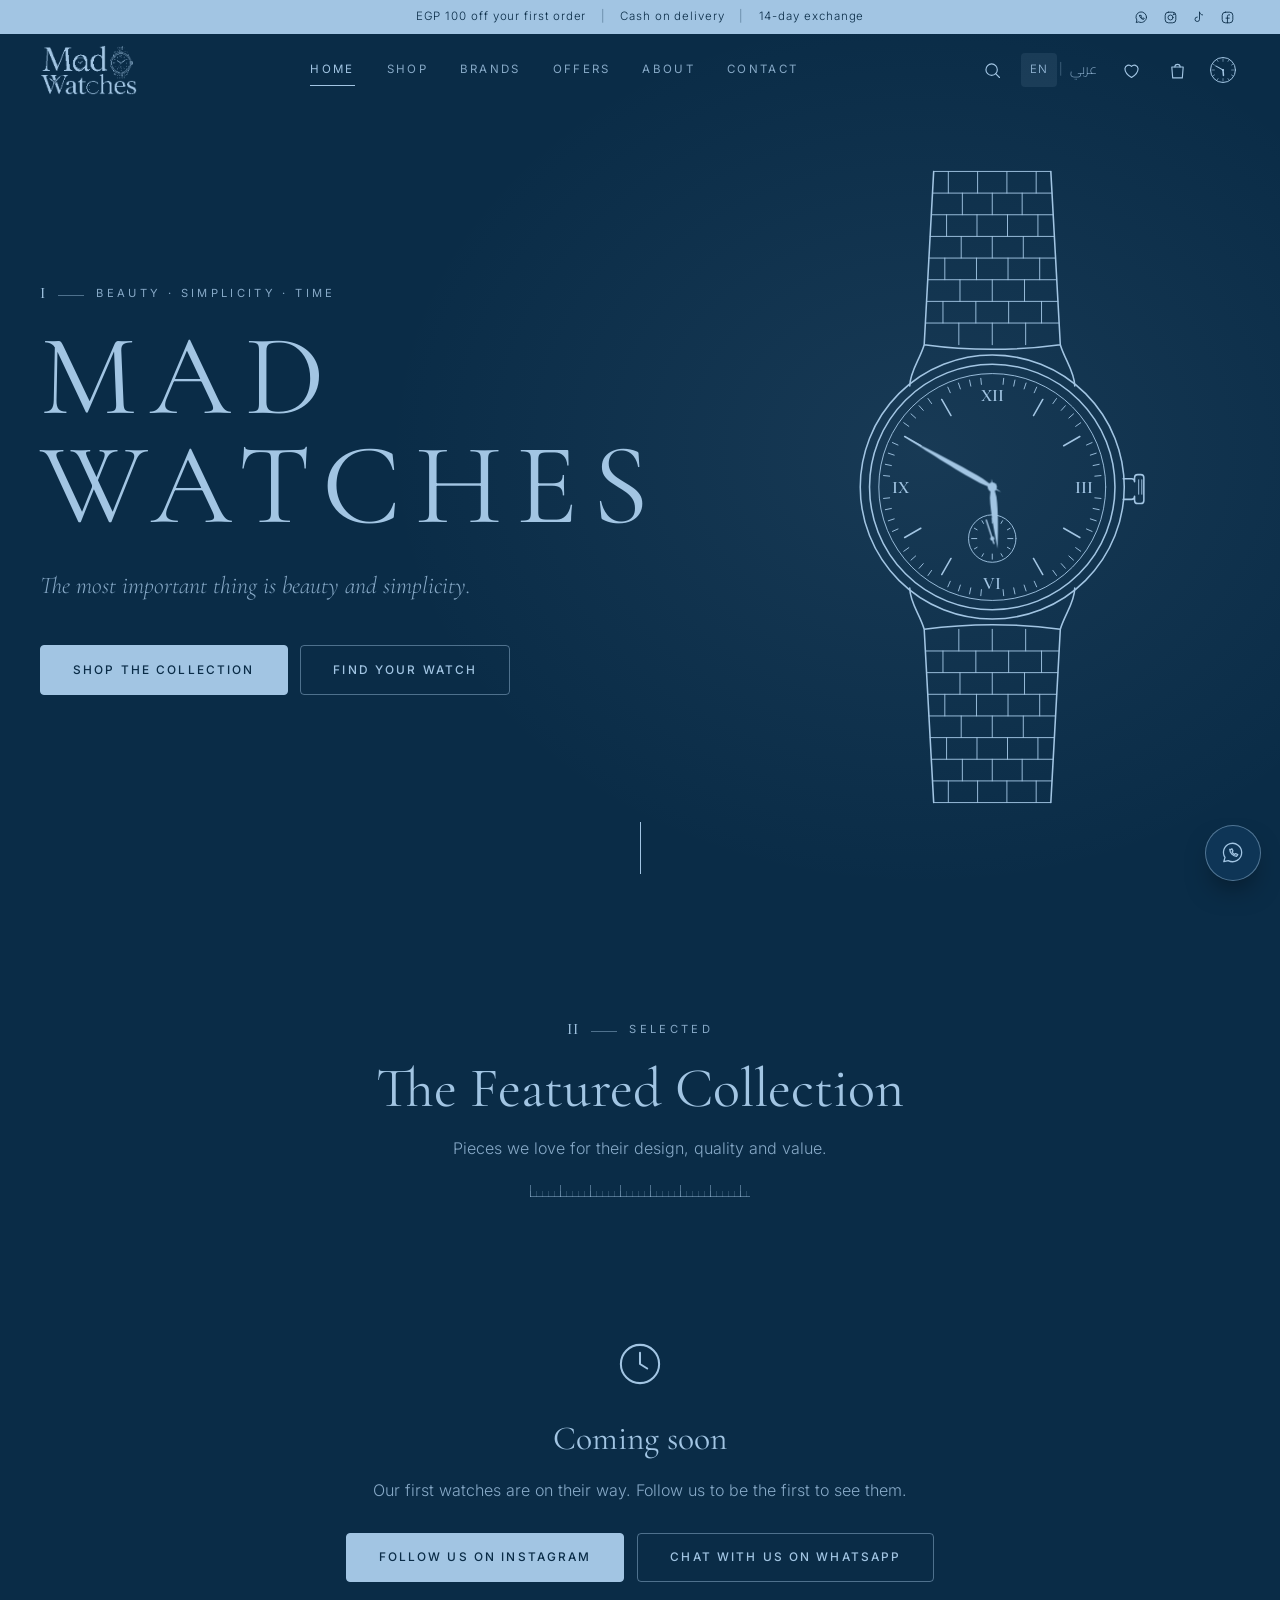
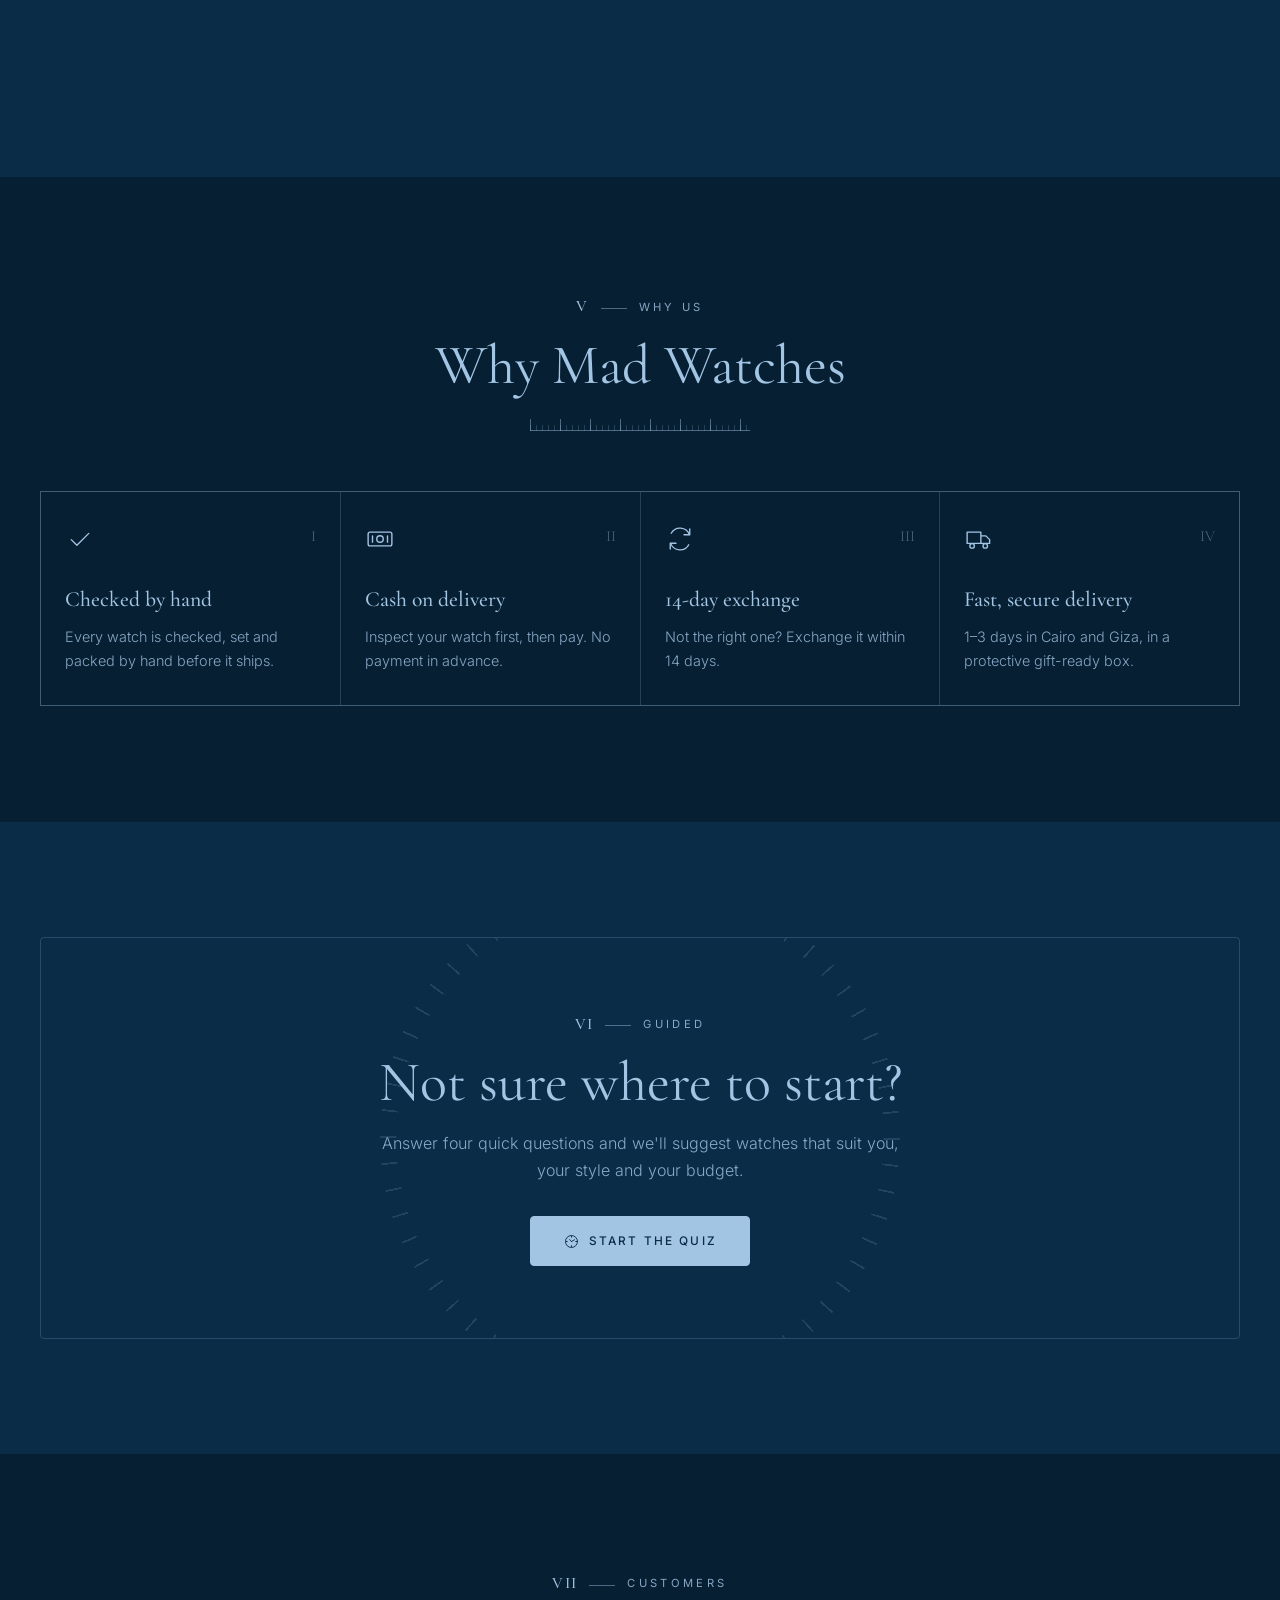
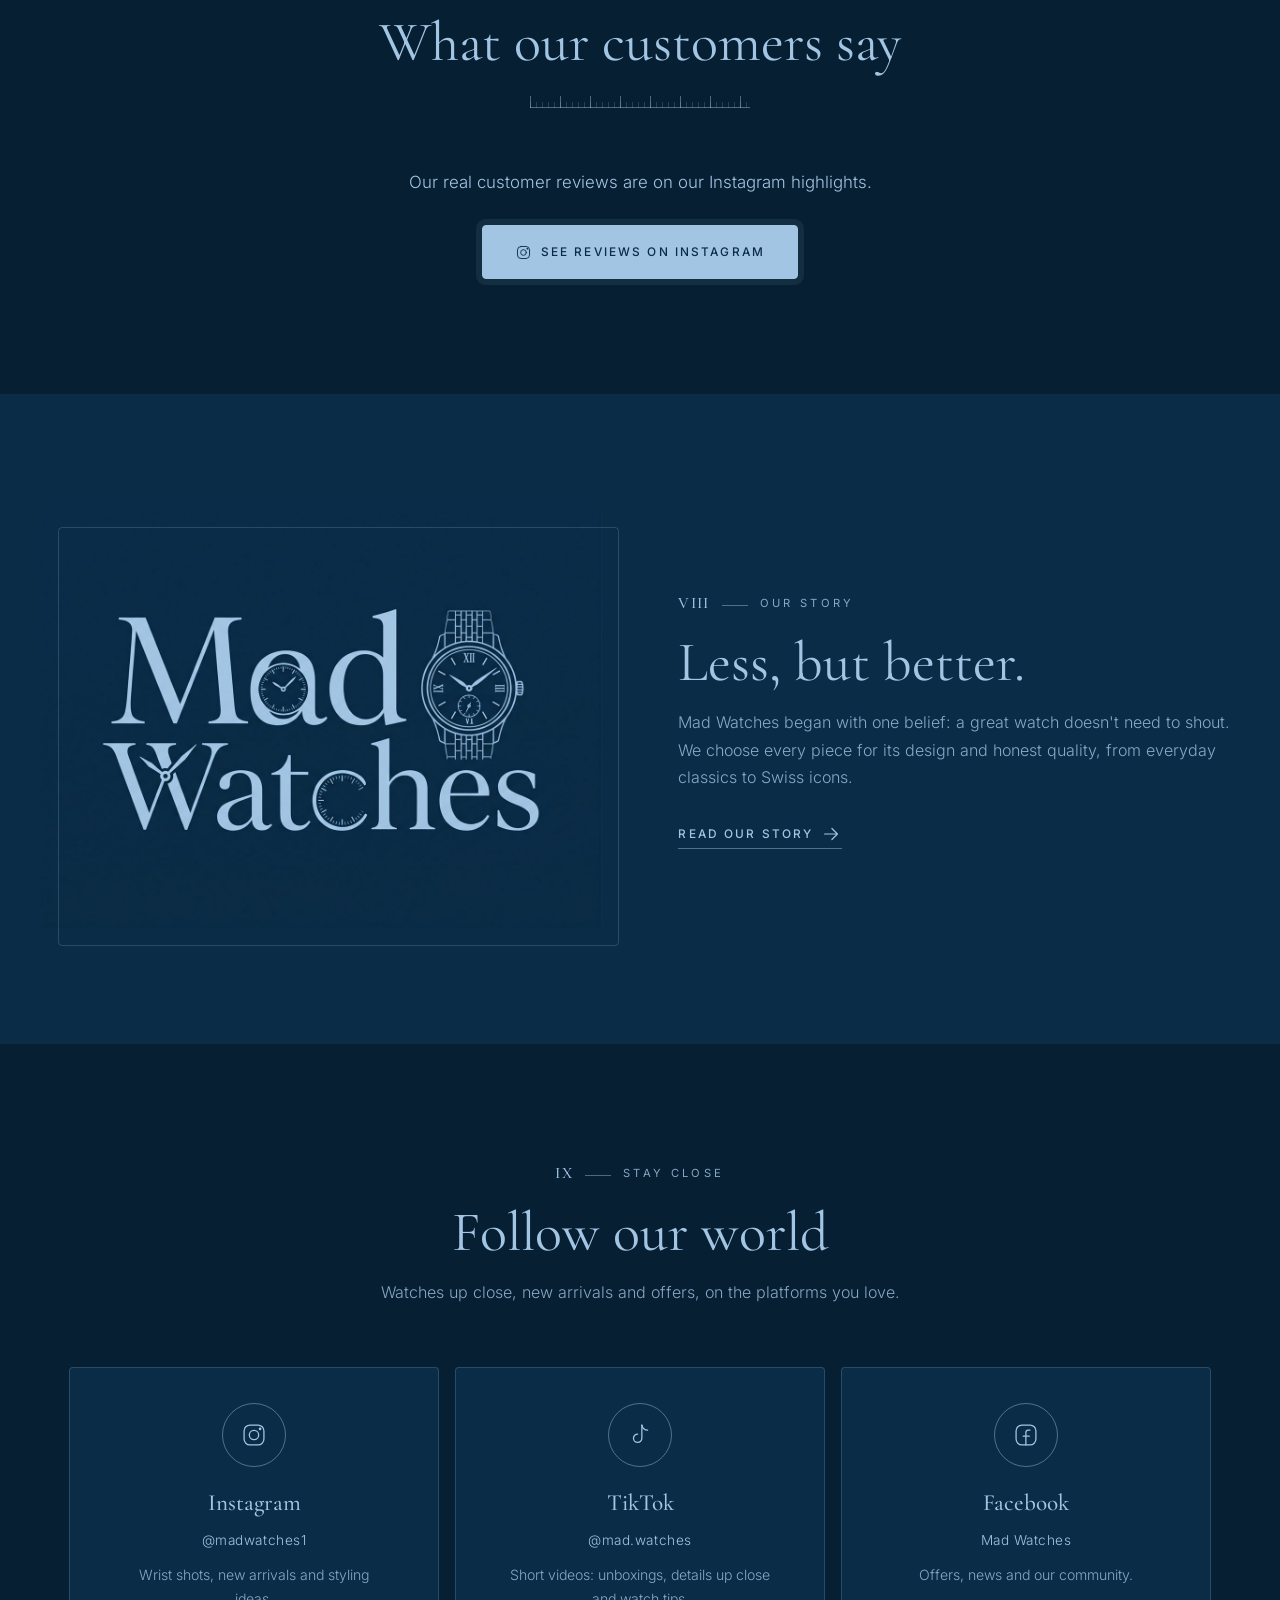
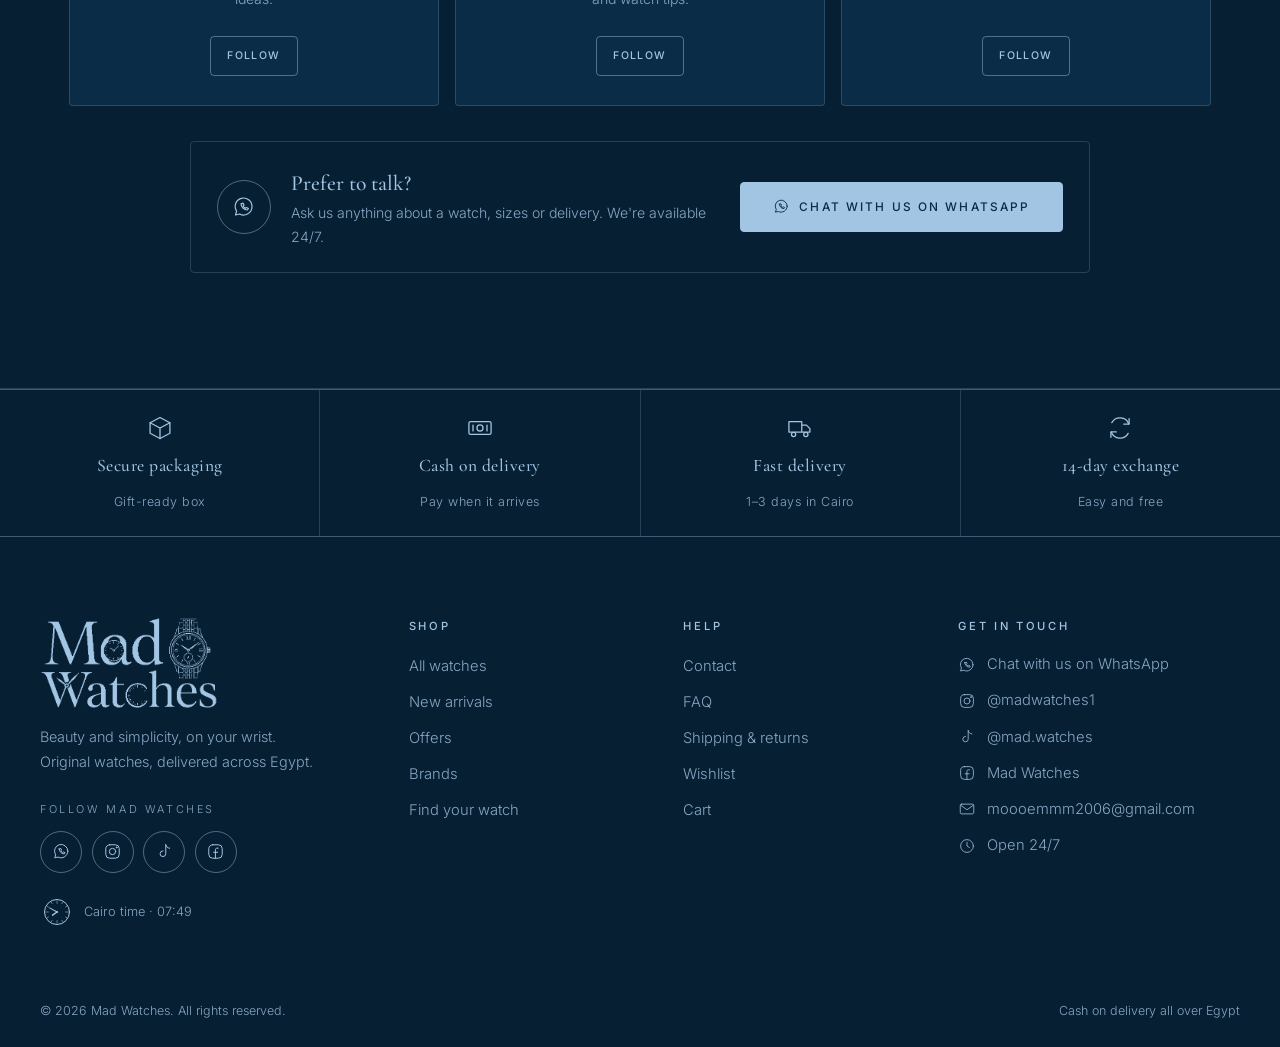
==== commit e48cb320: "Remove the demo watches and show "Coming soon" while the catalog is empty - js/products.js: PRODUCTS" ====
--- a/index.html
+++ b/index.html
@@ -4,7 +4,7 @@
   <meta charset="UTF-8" />
   <meta name="viewport" content="width=device-width, initial-scale=1.0" />
   <title>Mad Watches | Original Watches in Egypt — Beauty &amp; Simplicity</title>
-  <meta name="description" content="Original watches from Casio, Seiko, Tissot, Rolex, Omega and more. Honest prices, cash on delivery across Egypt, 14-day exchange." />
+  <meta name="description" content="Original watches, chosen for their beauty and simplicity. Honest prices, cash on delivery across Egypt, 14-day exchange." />
   <meta name="theme-color" content="#0A2C47" />
   <link rel="canonical" href="https://example.com/" />
 
@@ -18,7 +18,7 @@
   <meta property="og:type" content="website" />
   <meta property="og:site_name" content="Mad Watches" />
   <meta property="og:title" content="Mad Watches | Original Watches in Egypt — Beauty &amp; Simplicity" />
-  <meta property="og:description" content="Original watches from Casio, Seiko, Tissot, Rolex, Omega and more. Honest prices, cash on delivery across Egypt, 14-day exchange." />
+  <meta property="og:description" content="Original watches, chosen for their beauty and simplicity. Honest prices, cash on delivery across Egypt, 14-day exchange." />
   <meta property="og:url" content="https://example.com/" />
   <meta property="og:image" content="https://example.com/images/og-image.jpg" />
   <meta property="og:image:width" content="1200" />
@@ -28,7 +28,7 @@
   <meta property="og:locale:alternate" content="ar_EG" />
   <meta name="twitter:card" content="summary_large_image" />
   <meta name="twitter:title" content="Mad Watches | Original Watches in Egypt — Beauty &amp; Simplicity" />
-  <meta name="twitter:description" content="Original watches from Casio, Seiko, Tissot, Rolex, Omega and more. Honest prices, cash on delivery across Egypt, 14-day exchange." />
+  <meta name="twitter:description" content="Original watches, chosen for their beauty and simplicity. Honest prices, cash on delivery across Egypt, 14-day exchange." />
   <meta name="twitter:image" content="https://example.com/images/og-image.jpg" />
 
   <!-- Language (English/Arabic) + intro, set before the page is drawn. Same logic as js/i18n.js -->
@@ -52,7 +52,6 @@
       });
     })();
   </script>
-  <link rel="preconnect" href="https://images.unsplash.com" />
 
   <link rel="stylesheet" href="css/style.css" />
   <link rel="stylesheet" href="css/pages.css" />
--- a/css/pages.css
+++ b/css/pages.css
@@ -947,6 +947,11 @@
   margin-top: 1.4rem;
 }
 
+/* "Coming soon" while the catalog has no watches yet (js/main.js) */
+.grid > .coming-soon { grid-column: 1 / -1; }
+.coming-soon .cta__actions { margin-top: 1.2rem; }
+.coming-soon .cta__actions .btn { margin-top: 0; }
+
 .countdown--center {
   justify-content: center;
   flex-wrap: wrap;
@@ -1253,6 +1258,7 @@
 
 @media (min-width: 1080px) {
   .shop { grid-template-columns: 270px minmax(0, 1fr); }
+  .shop.shop--soon { grid-template-columns: minmax(0, 1fr); }   /* no filters while the catalog is empty */
 }
 
 /* ---------- Filters: sidebar on desktop ---------- */
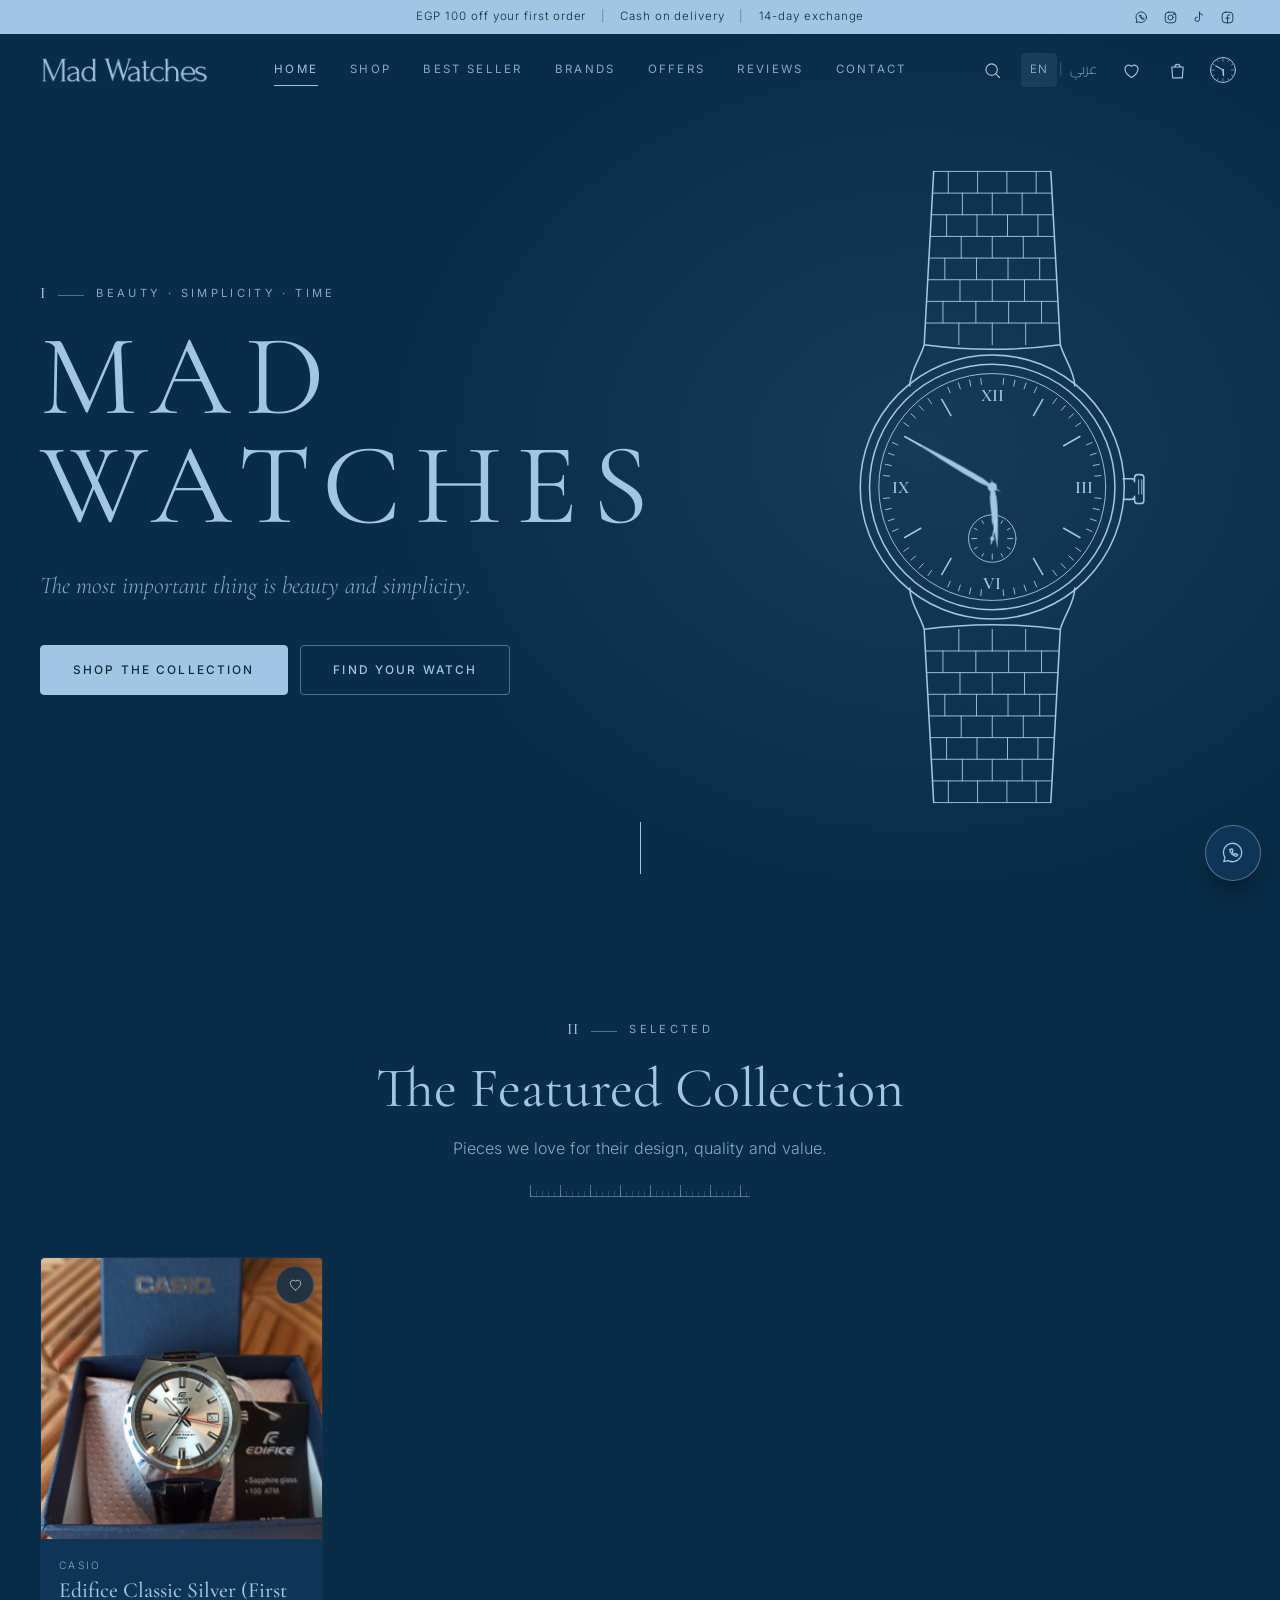
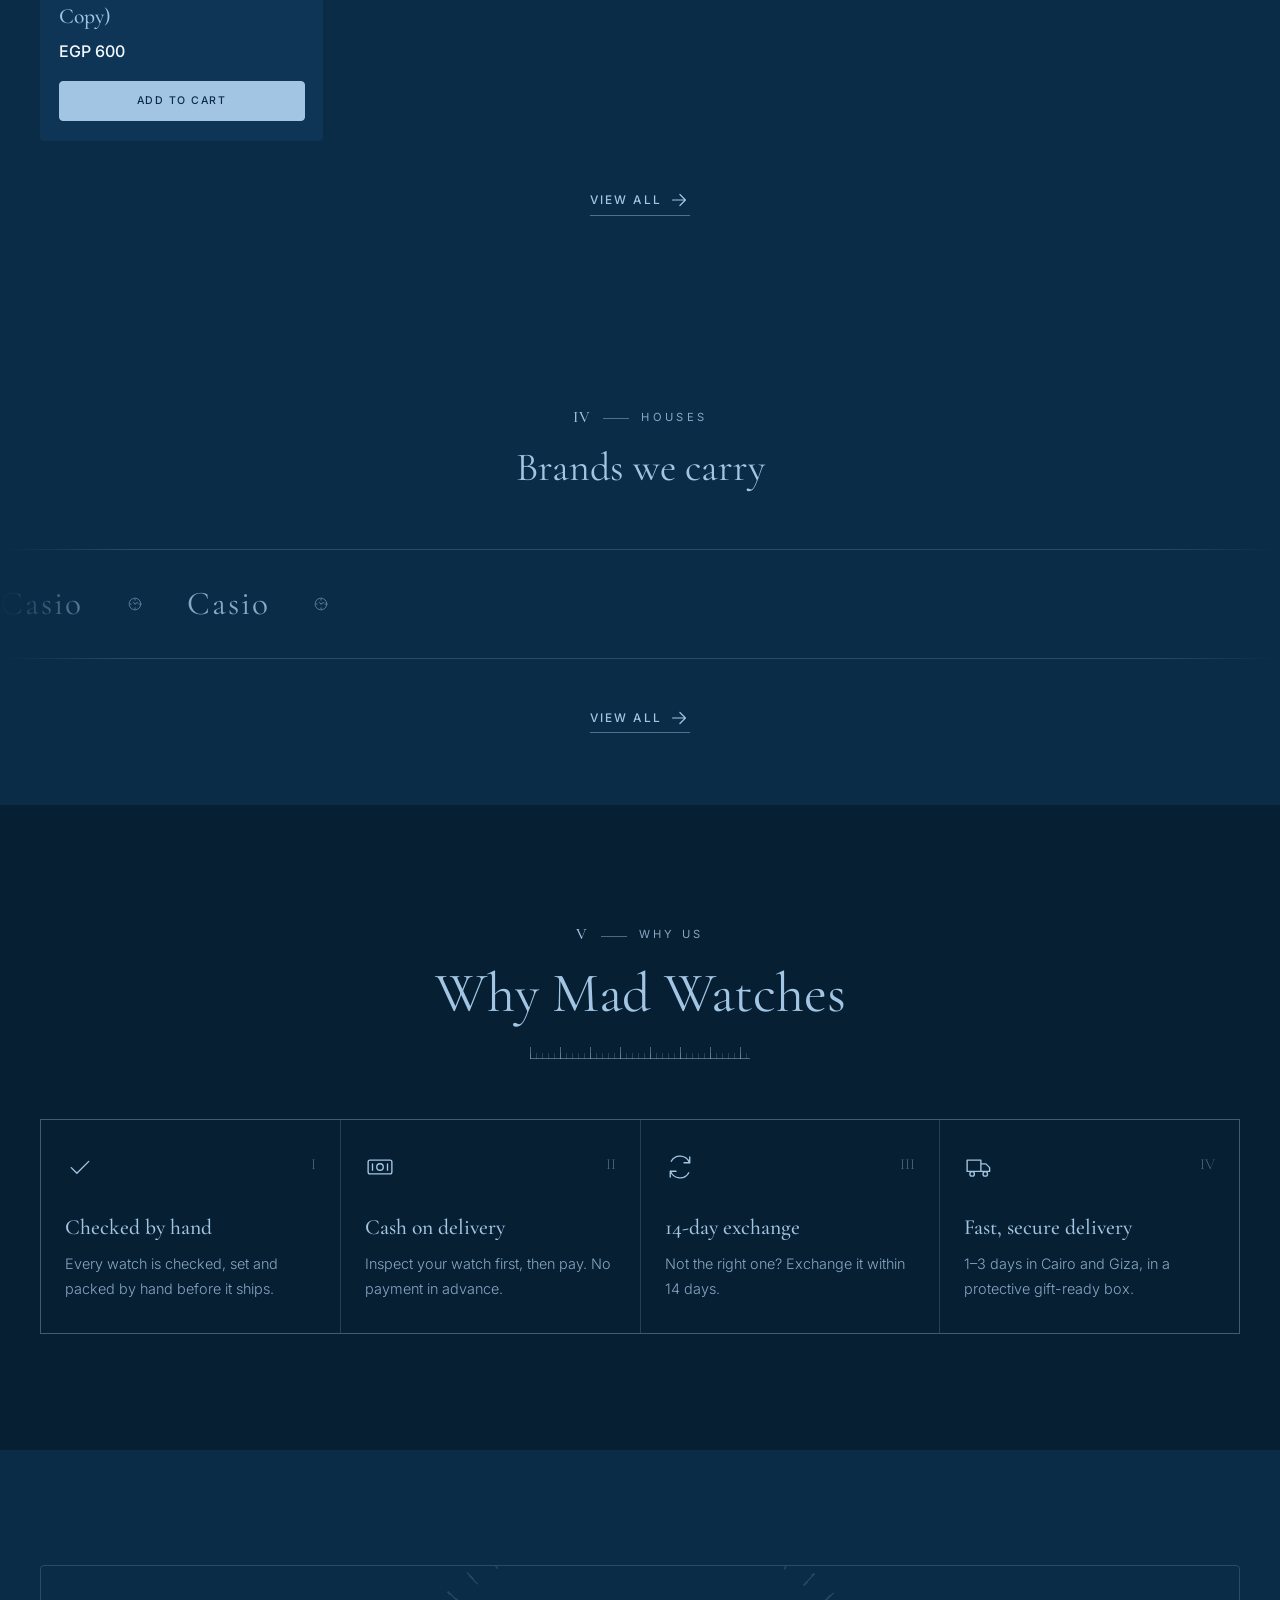
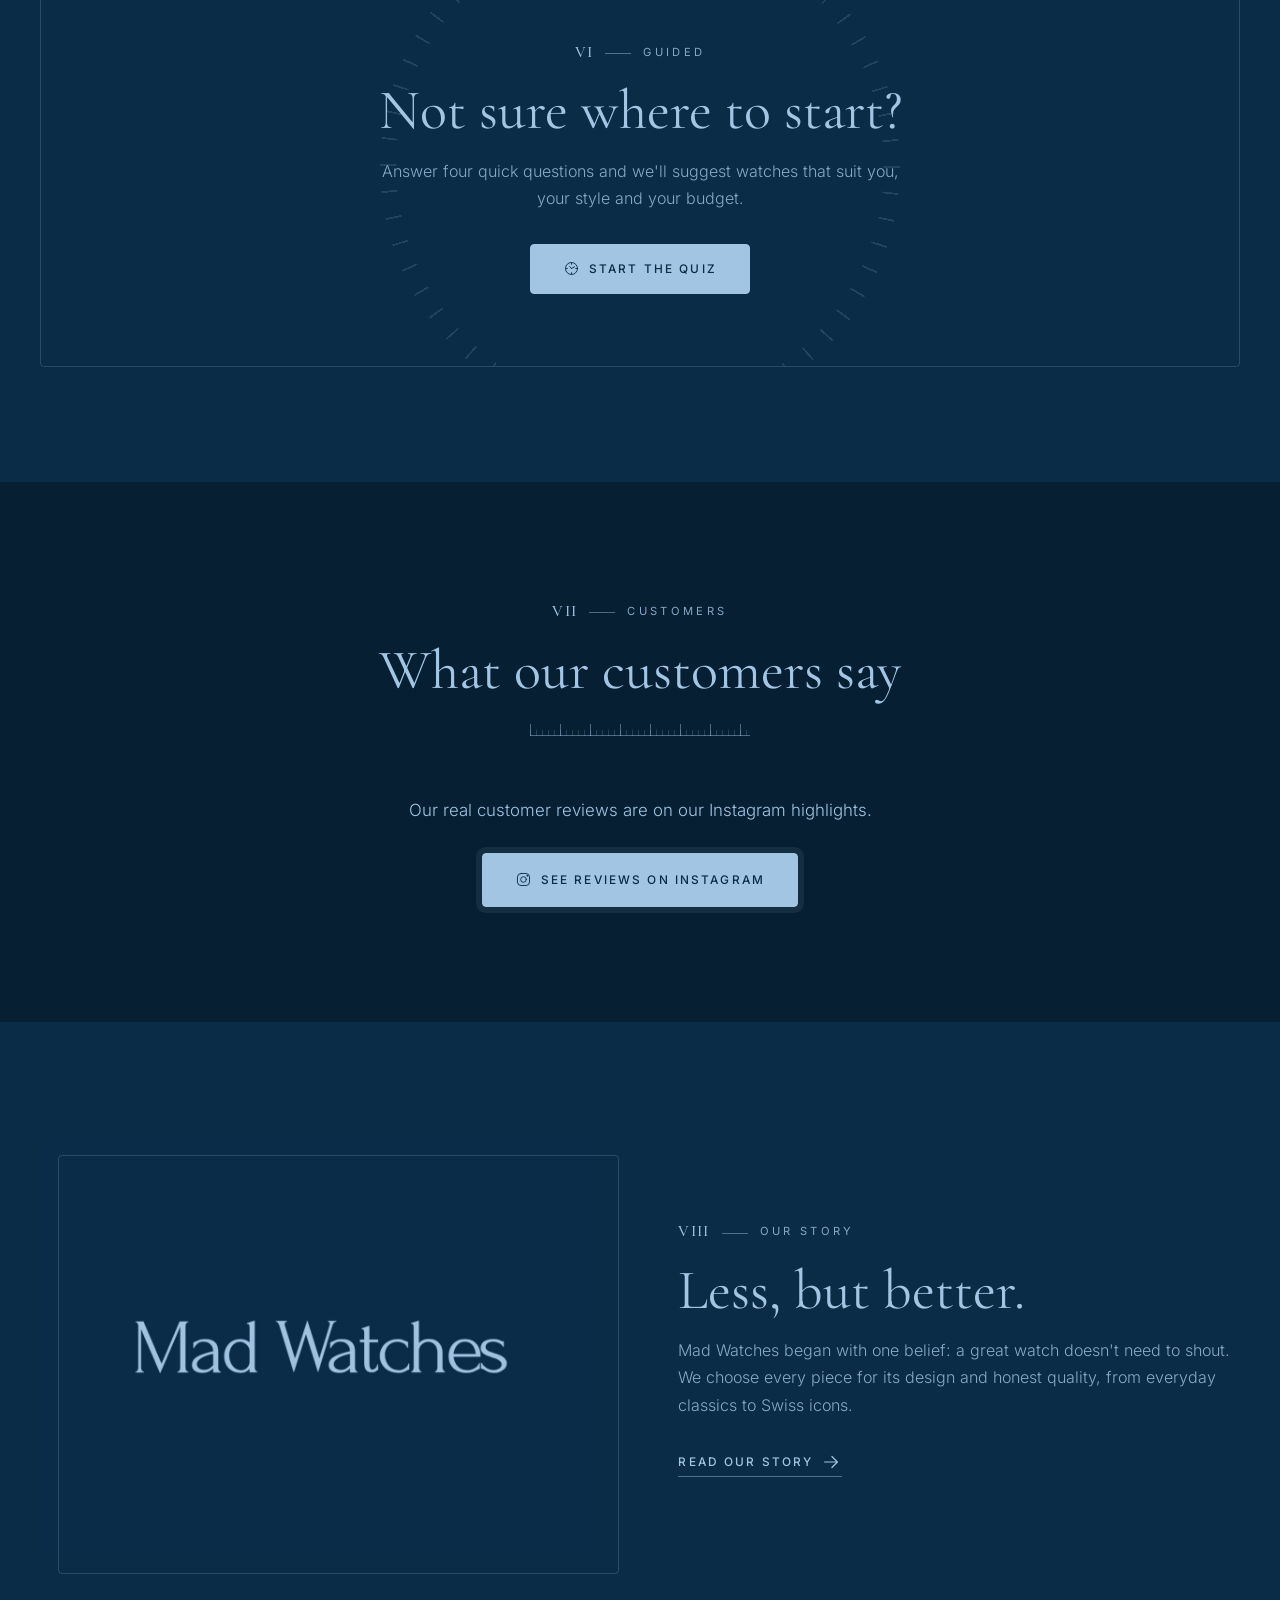
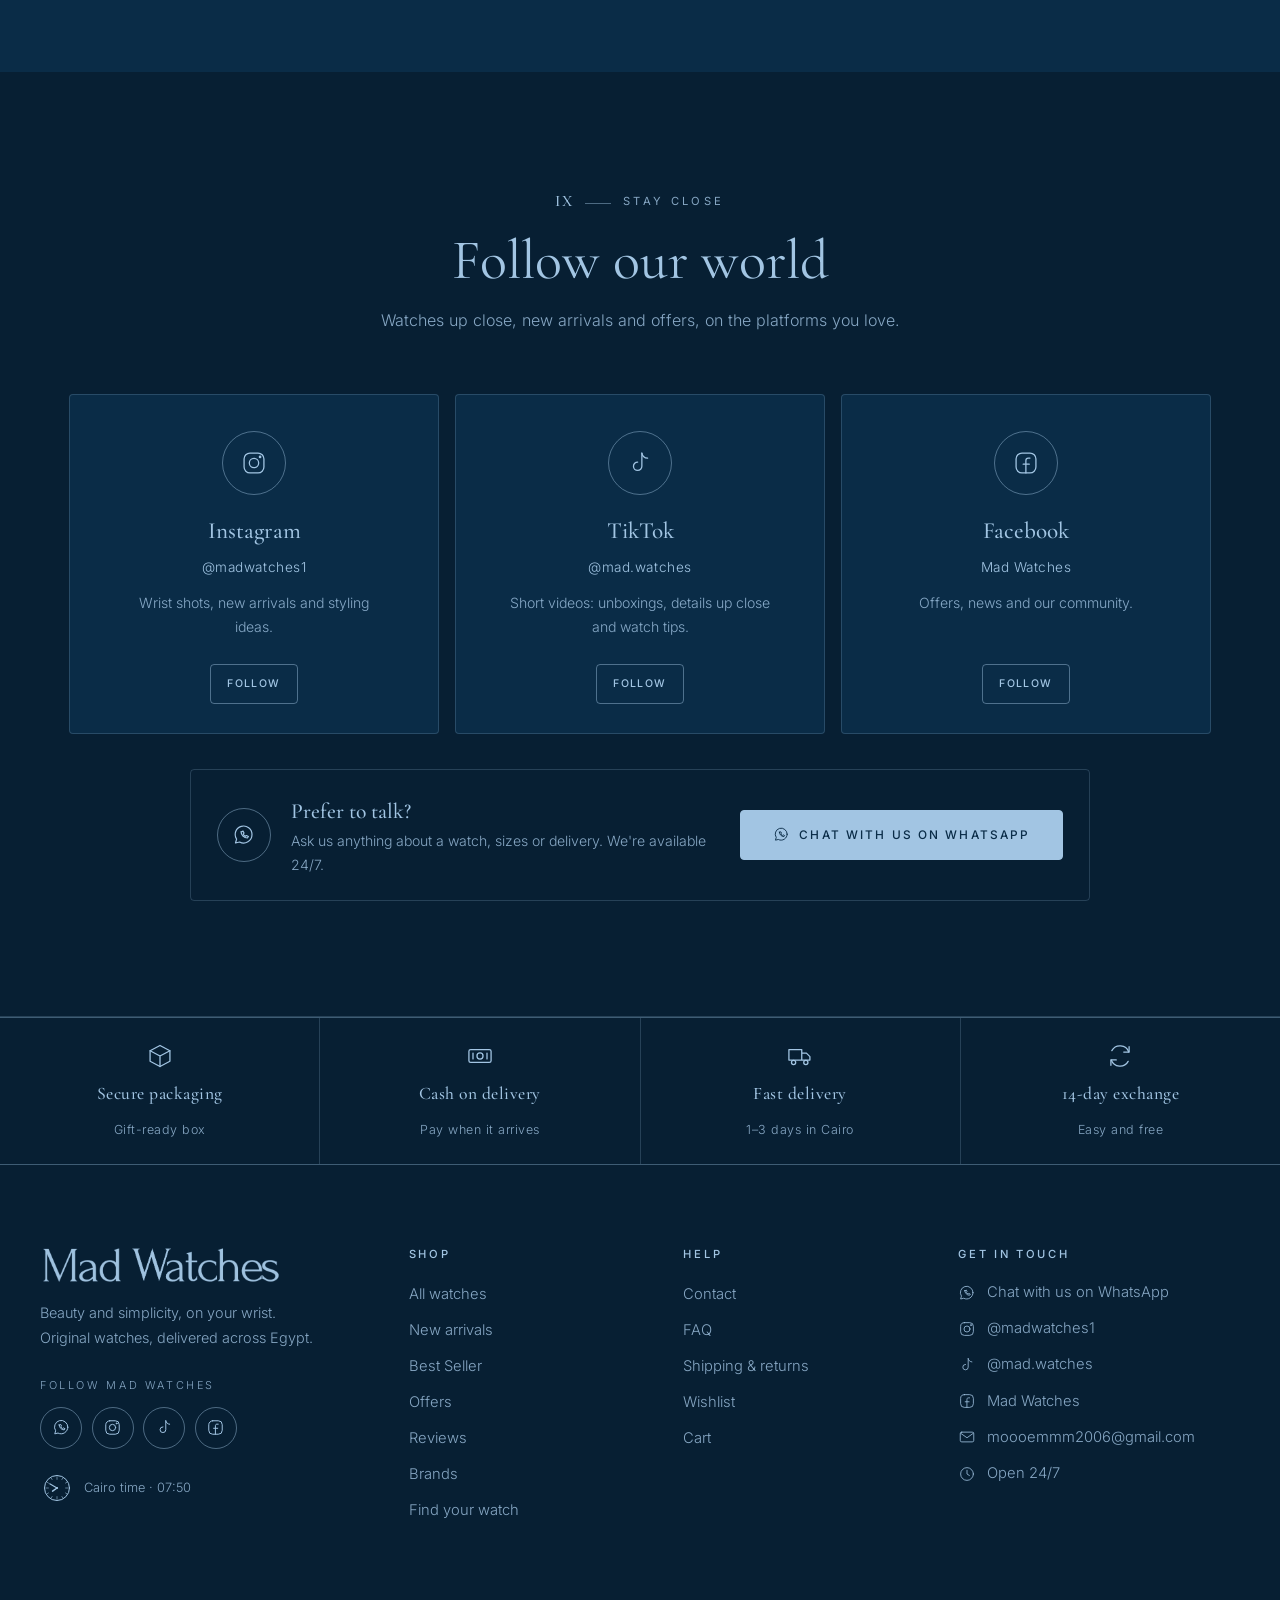
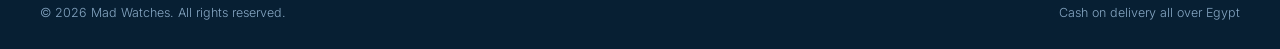
==== commit 20676bc0: "Use the plain "Mad Watches" name as the logo and drop About from the menu - Navbar, footer and the o" ====
--- a/index.html
+++ b/index.html
@@ -287,7 +287,7 @@
     <section class="section" aria-labelledby="aboutTitle">
       <div class="container split">
         <div class="split__media reveal">
-          <img src="images/logo-1200.jpg" width="1200" height="896" alt="The Mad Watches logo" loading="lazy" decoding="async" />
+          <img src="images/logo-plain.jpg" width="1200" height="896" alt="Mad Watches" loading="lazy" decoding="async" />
         </div>
         <div class="split__text reveal">
           <p class="eyebrow"><span class="eyebrow__num" lang="en">VIII</span><span data-i18n="home.aboutEyebrow">Our story</span></p>
--- a/css/style.css
+++ b/css/style.css
@@ -1018,9 +1018,15 @@
   flex-shrink: 0;
 }
 
-.nav__logo img {
+/* The store name (images/wordmark.png): navbar, footer, intro */
+.wordmark {
+  display: block;
   width: auto;
-  height: 50px;
+  max-width: none;
+}
+
+.nav__logo .wordmark {
+  height: 28px;
 }
 
 .nav__menu {
@@ -1341,7 +1347,7 @@
 
 @media (max-width: 420px) {
   .nav__inner { gap: 0.6rem; }
-  .nav__logo img { height: 42px; }
+  .nav__logo .wordmark { height: 22px; }
   .icon-btn { width: 40px; }
 }
 
@@ -1366,9 +1372,8 @@
   .footer__top { grid-template-columns: 1.4fr 1fr 1fr 1.2fr; }
 }
 
-.footer__logo img {
-  width: auto;
-  height: 92px;
+.footer__logo .wordmark {
+  height: 40px;
 }
 
 .footer__tagline {
@@ -2319,42 +2324,11 @@
   visibility: hidden;
 }
 
-.intro__dial {
-  position: relative;
-  width: min(62vmin, 320px);
-  aspect-ratio: 1 / 1;
-}
-
-.intro__dial svg {
-  width: 100%;
-  height: 100%;
-  overflow: visible;
-}
-
-/* each tick draws itself, one after another around the circle */
-.intro__tick {
-  stroke: var(--color-ice);
-  stroke-width: 1.2;
-  stroke-linecap: round;
-  stroke-dasharray: 1;
-  stroke-dashoffset: 1;
-  animation: draw 0.35s var(--ease) forwards;
-  animation-delay: calc(var(--i) * 12ms);
-}
-
-.intro__tick--hour {
-  stroke-width: 2;
-}
-
-.intro__logo {
-  position: absolute;
-  top: 50%;
-  left: 50%;
-  width: 62%;
+.intro__name {
+  width: min(72vw, 520px);
   height: auto;
-  transform: translate(-50%, -50%);
   opacity: 0;
-  animation: fadeIn 0.6s var(--ease) 0.75s forwards;
+  animation: fadeIn 0.8s var(--ease) 0.15s forwards;
 }
 
 /* Smooth fade between pages (supported browsers only, no JavaScript needed) */
--- a/css/pages.css
+++ b/css/pages.css
@@ -546,6 +546,11 @@
 }
 
 /* Instagram sets a fixed min-width; let the video fit small phones */
+/* Best Seller page: the reel centered above the watches */
+.best__reel { display: flex; justify-content: center; }
+.best__reel .review-video { margin-top: 0; }
+.best__grid { margin-top: clamp(2.5rem, 6vw, 4rem); }
+
 .review-video .instagram-media {
   width: 100% !important;
   min-width: 0 !important;
@@ -1813,6 +1818,103 @@
   opacity: 0;
 }
 
+.gallery__main[hidden] {
+  display: none;
+}
+
+/* product video (shown instead of the main photo) */
+.gallery__video {
+  display: flex;
+  justify-content: center;
+  width: 100%;
+  aspect-ratio: 1 / 1;
+  overflow: hidden;
+  border: 1px solid var(--color-line);
+  border-radius: var(--radius);
+  background: var(--color-navy-deep);
+}
+
+.gallery__video[hidden] {
+  display: none;
+}
+
+.gallery__video video {
+  width: 100%;
+  height: 100%;
+  object-fit: contain;
+  background: var(--color-navy-deep);
+}
+
+.gallery__thumb--video {
+  position: relative;
+  background: var(--color-navy-deep);
+}
+
+.gallery__play {
+  position: absolute;
+  inset: 0;
+  display: grid;
+  place-items: center;
+  color: #fff;
+  background: rgba(10, 44, 71, 0.45);
+}
+
+.gallery__play svg {
+  width: 26px;
+  height: 26px;
+}
+
+/* link to the product reel on Instagram */
+.gallery__reel {
+  display: flex;
+  align-items: center;
+  justify-content: center;
+  gap: 0.65rem;
+  margin-top: 0.9rem;
+  padding: 0.8rem 1.2rem;
+  font-size: 0.8rem;
+  letter-spacing: 0.12em;
+  text-transform: uppercase;
+  color: var(--color-ice);
+  border: 1px solid var(--color-line);
+  border-radius: var(--radius);
+  background: rgba(162, 197, 227, 0.05);
+  transition: background 0.3s, border-color 0.3s, color 0.3s;
+}
+
+.gallery__reel[hidden] {
+  display: none;
+}
+
+.gallery__reel .icon {
+  width: 18px;
+  height: 18px;
+}
+
+.gallery__reel-arrow {
+  transition: transform 0.3s var(--ease);
+}
+
+.gallery__reel:hover {
+  color: var(--color-ice-bright);
+  border-color: var(--color-ice);
+  background: rgba(162, 197, 227, 0.12);
+}
+
+.gallery__reel:hover .gallery__reel-arrow {
+  transform: translateX(4px);
+}
+
+html[lang="ar"] .gallery__reel {
+  letter-spacing: 0;
+  text-transform: none;
+  font-size: 0.9rem;
+}
+
+html[lang="ar"] .gallery__reel:hover .gallery__reel-arrow {
+  transform: translateX(-4px);
+}
+
 .gallery__thumbs {
   display: flex;
   gap: 0.6rem;
@@ -2122,99 +2224,6 @@
 html[lang="ar"] .specs-table th {
   font-size: 0.88rem;
   font-weight: 400;
-}
-
-/* ---------- Size guide ---------- */
-.size-guide {
-  display: grid;
-  gap: clamp(2rem, 5vw, 4rem);
-  align-items: center;
-  padding: clamp(1.6rem, 4vw, 3rem);
-  border: 1px solid var(--color-line);
-  border-radius: var(--radius);
-}
-
-@media (min-width: 900px) {
-  .size-guide { grid-template-columns: 1.1fr 1fr; }
-}
-
-.size-guide__form {
-  display: flex;
-  flex-wrap: wrap;
-  align-items: flex-end;
-  gap: 0.8rem;
-  margin-top: 1.4rem;
-}
-
-.size-guide__form .field {
-  margin: 0;
-  width: 200px;
-}
-
-.size-guide__result {
-  min-height: 1.6em;
-  margin-top: 1rem;
-  font-family: var(--font-heading);
-  font-size: 1.2rem;
-}
-
-.size-guide__result.is-good {
-  color: var(--color-success);
-}
-
-.size-guide__note {
-  margin-top: 1rem;
-  font-size: 0.86rem;
-  color: var(--color-muted);
-}
-
-.size-guide__visual {
-  display: grid;
-  grid-template-columns: 170px 1fr;
-  gap: 1.6rem;
-  align-items: center;
-}
-
-.size-guide__visual svg {
-  width: 170px;
-  height: 170px;
-  fill: none;
-  stroke: var(--color-ice);
-  stroke-linecap: round;
-}
-
-.sg-wrist { stroke-width: 1; stroke-dasharray: 2 5; opacity: 0.7; }
-.sg-ticks { stroke-width: 1; opacity: 0.6; }
-.sg-case  { stroke-width: 2; fill: rgba(162, 197, 227, 0.08); transition: r 0.6s var(--ease); }
-
-.size-table {
-  width: 100%;
-  border-collapse: collapse;
-  font-size: 0.86rem;
-}
-
-.size-table th,
-.size-table td {
-  padding: 0.5rem 0.4rem;
-  border-bottom: 1px solid var(--color-line);
-  text-align: start;
-  font-weight: 300;
-}
-
-.size-table th {
-  font-size: 0.68rem;
-  letter-spacing: 0.14em;
-  text-transform: uppercase;
-  color: var(--color-muted);
-}
-
-.size-table .is-match td {
-  color: var(--color-ice-bright);
-  font-weight: 500;
-}
-
-@media (max-width: 520px) {
-  .size-guide__visual { grid-template-columns: 1fr; justify-items: center; }
 }
 
 html[lang="ar"] .product__name {
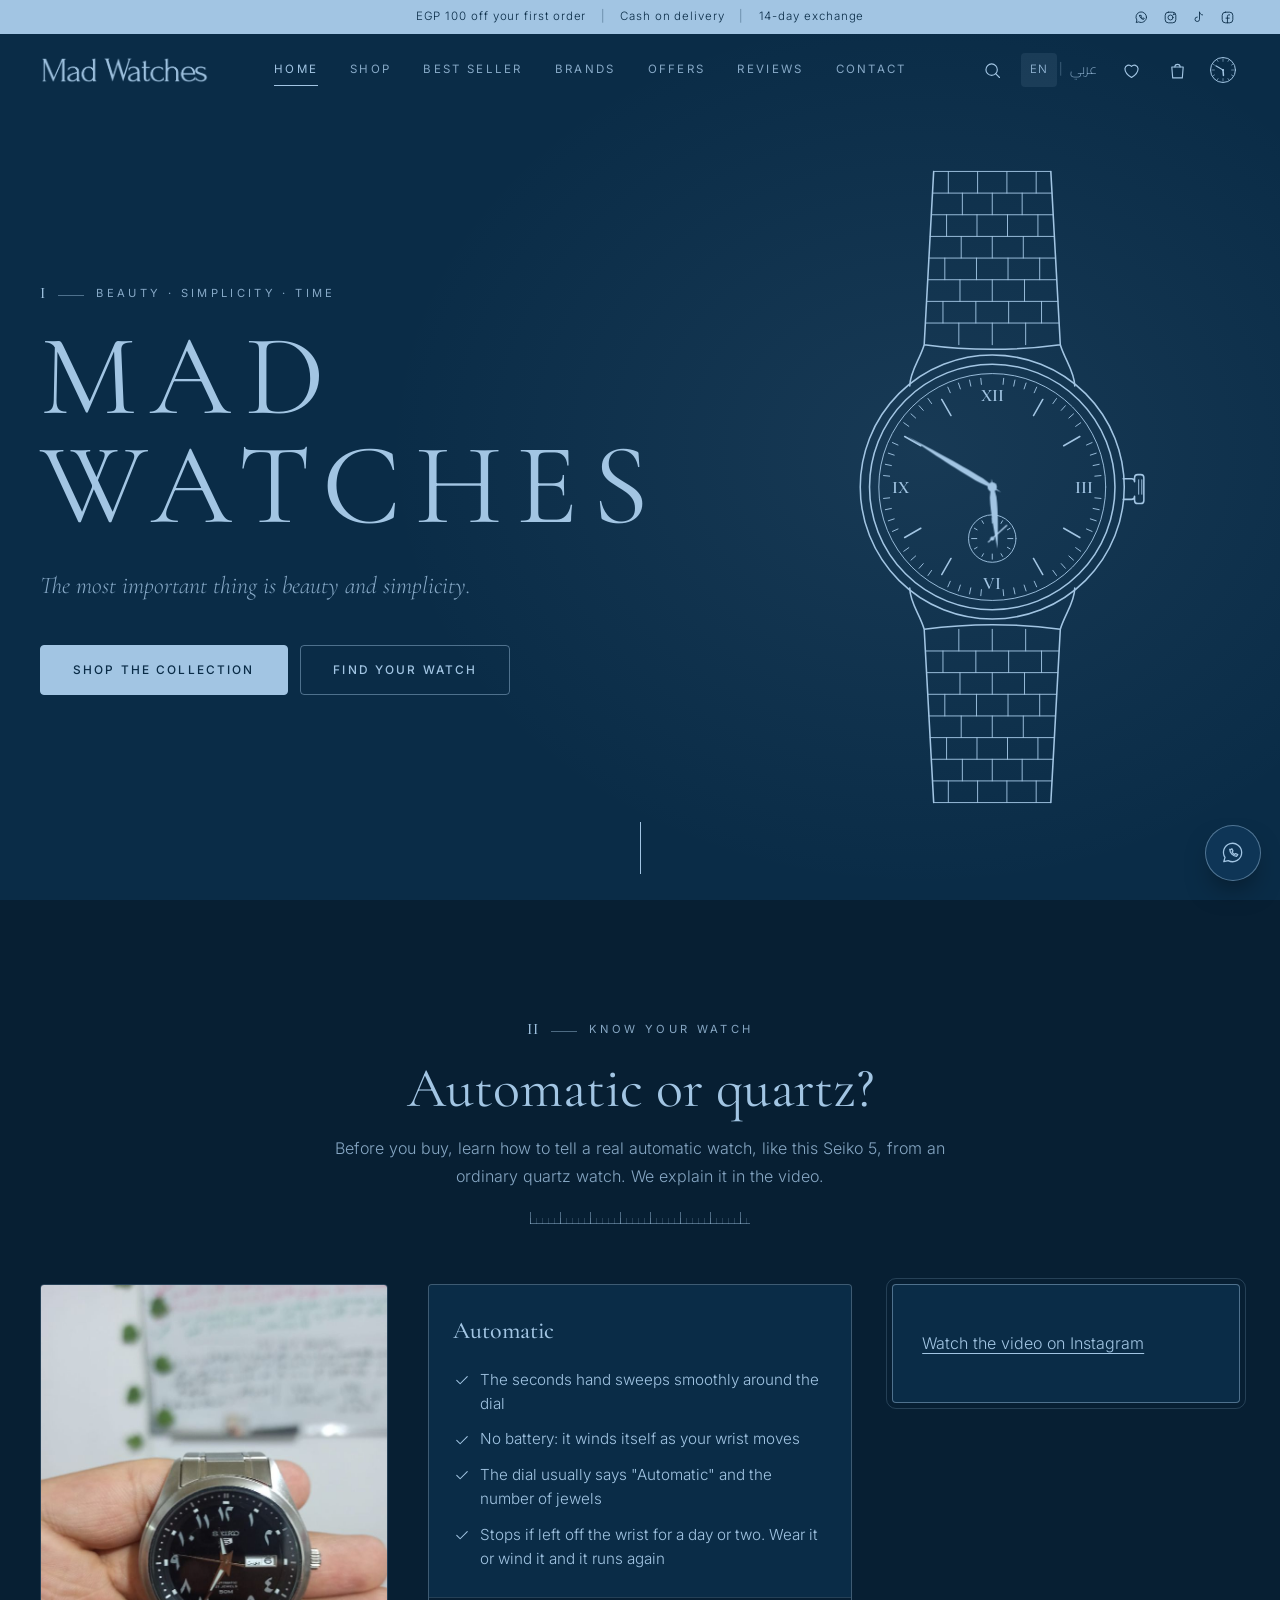
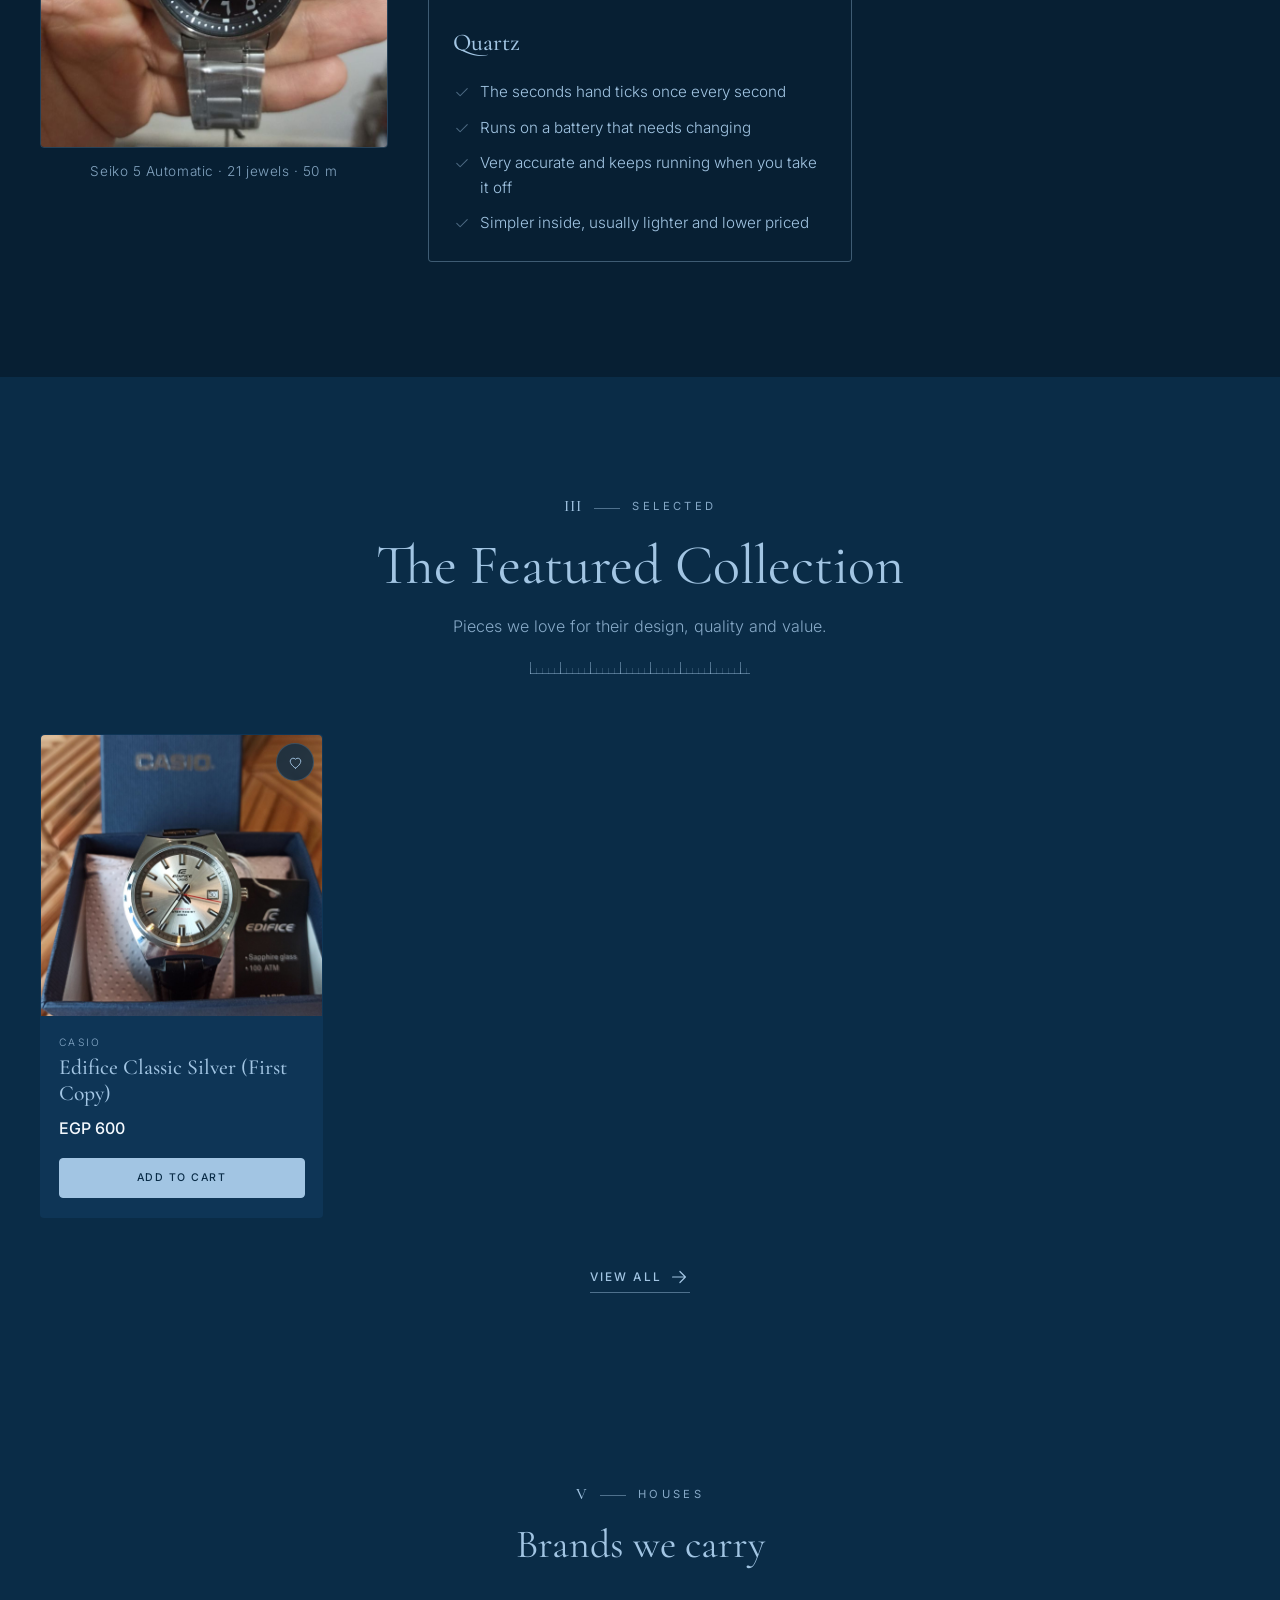
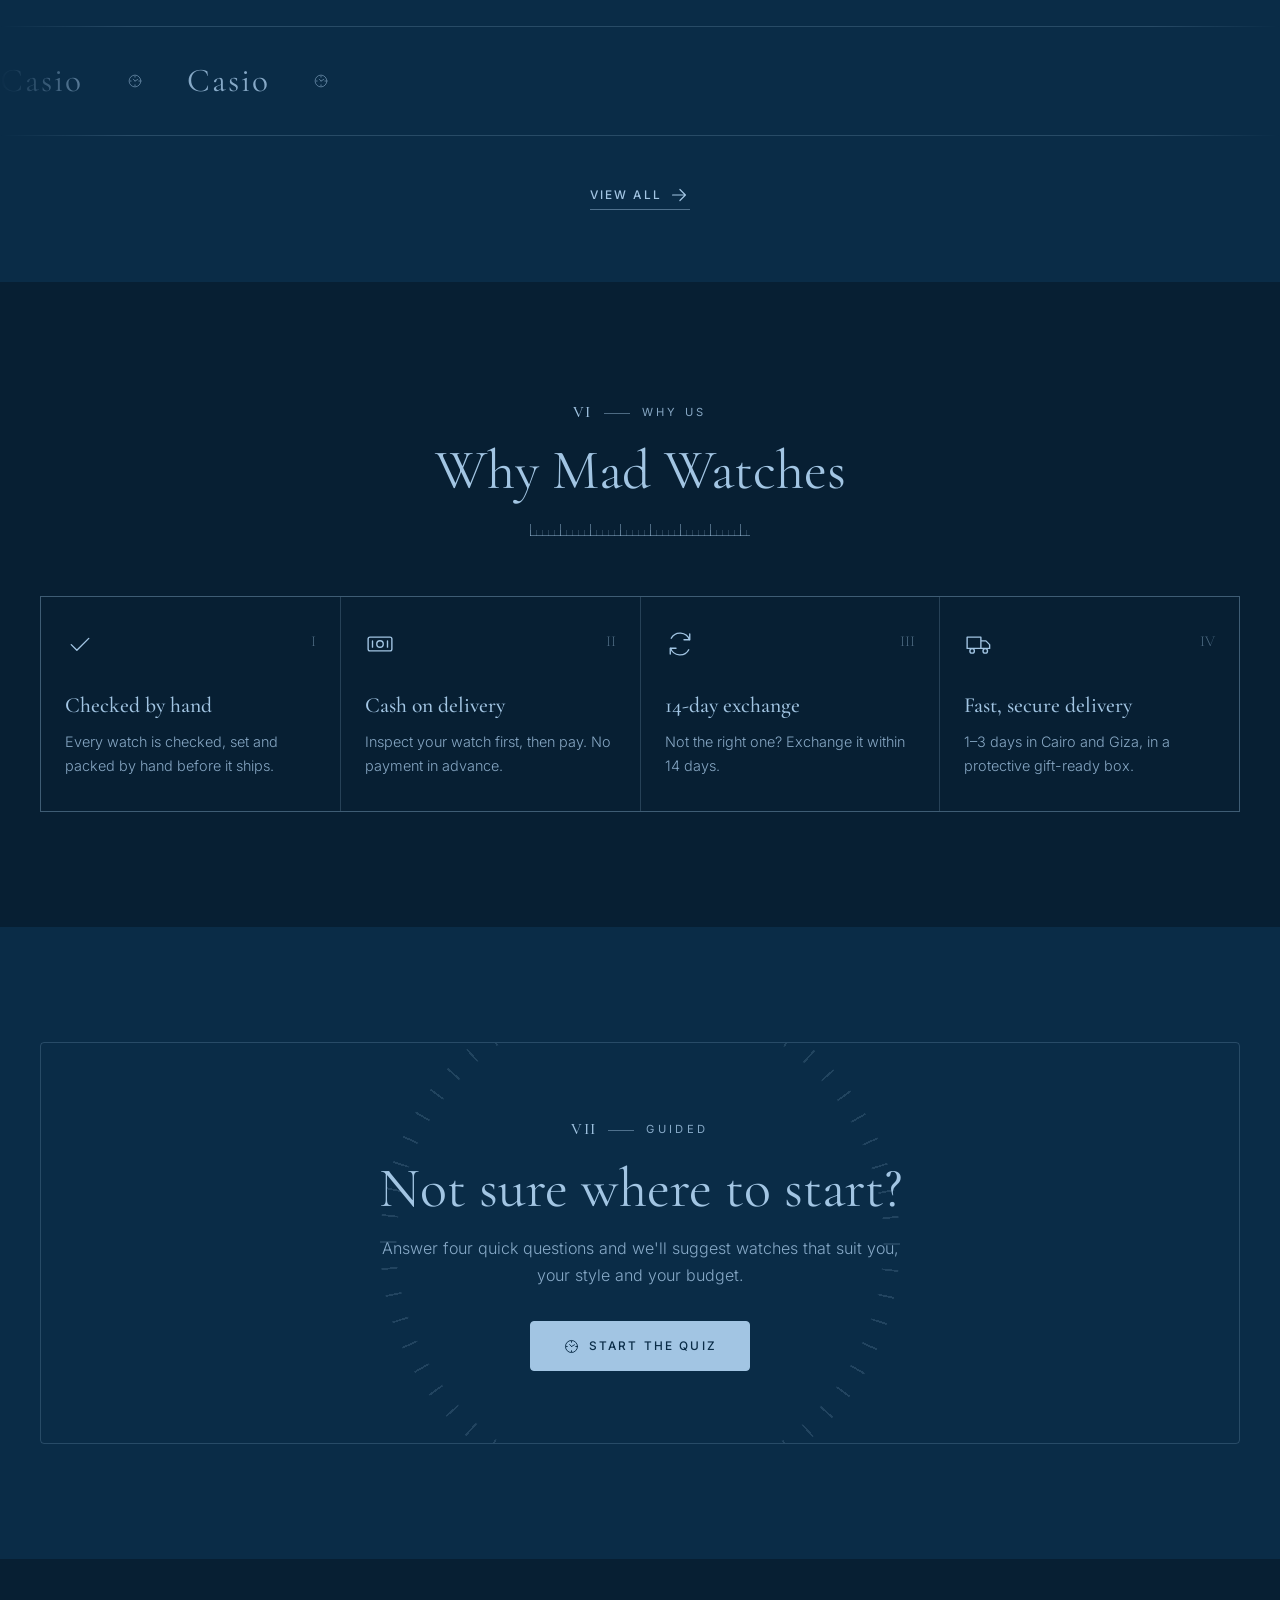
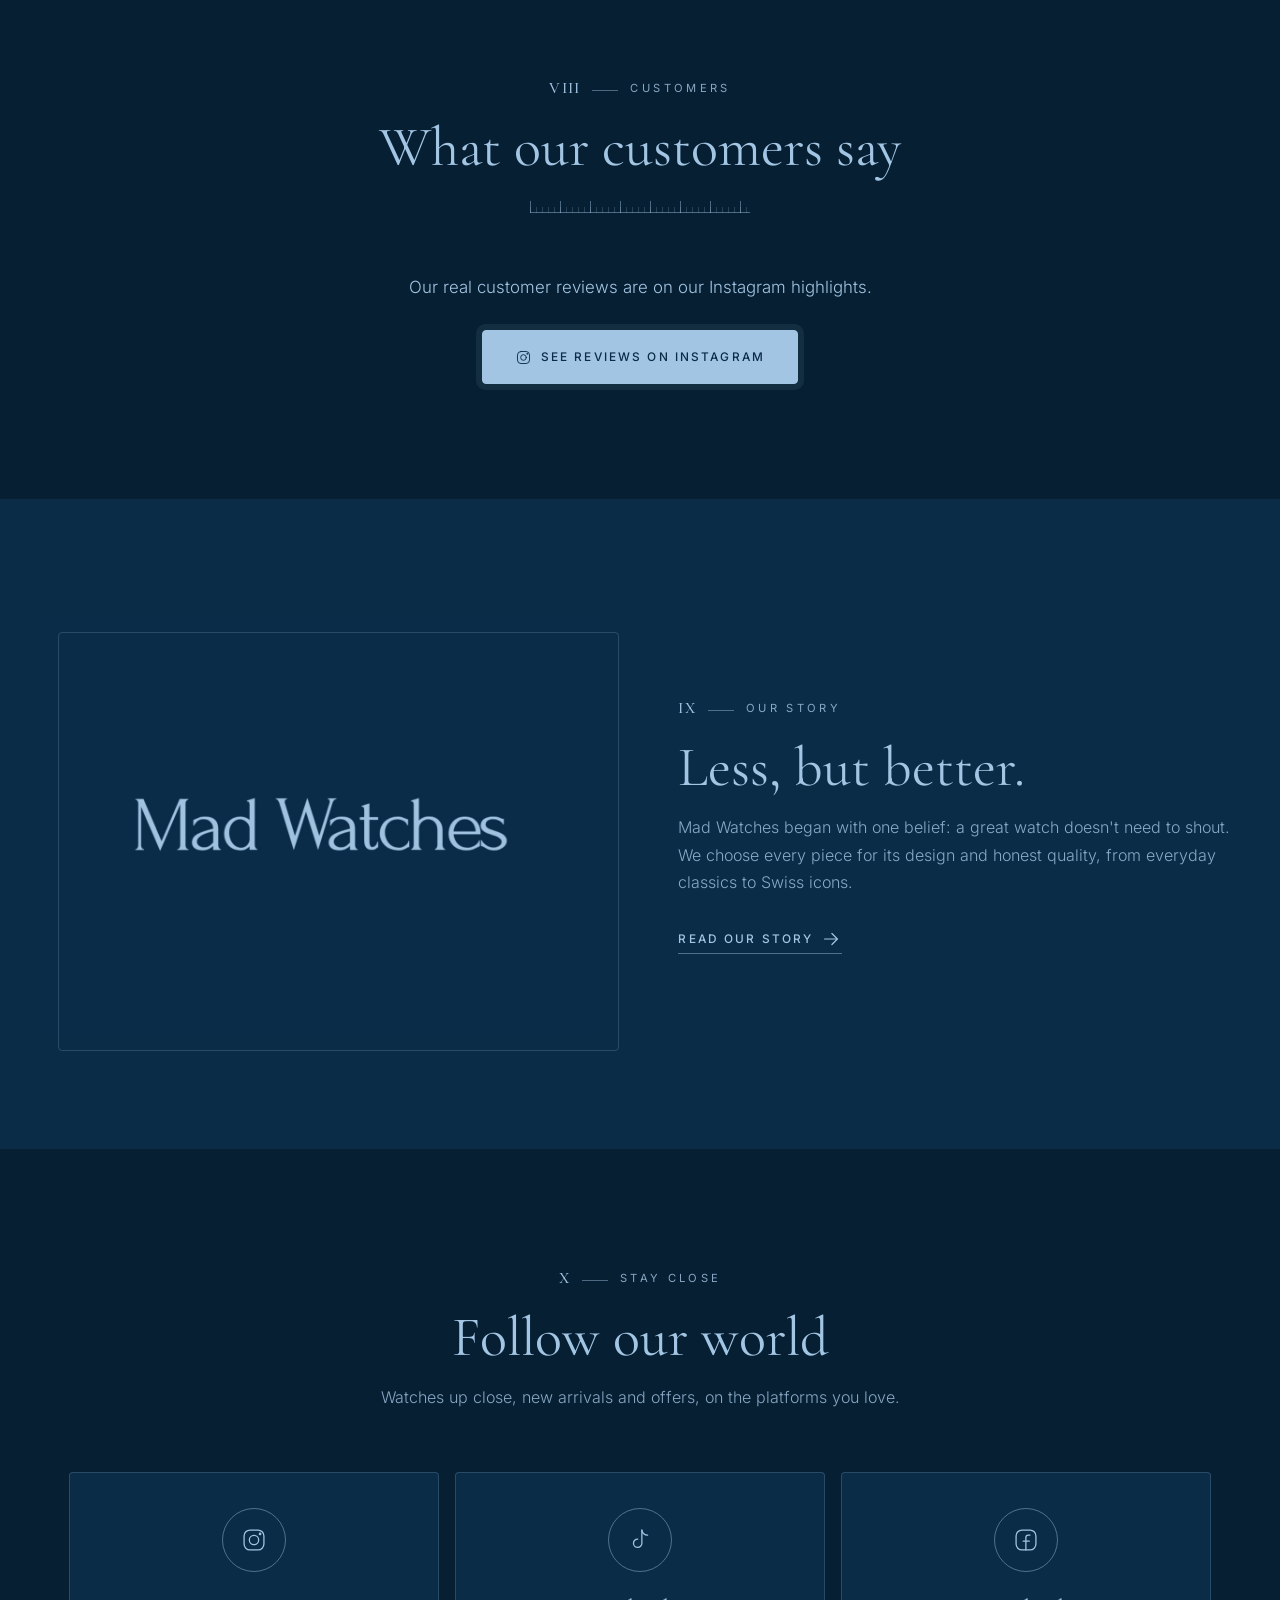
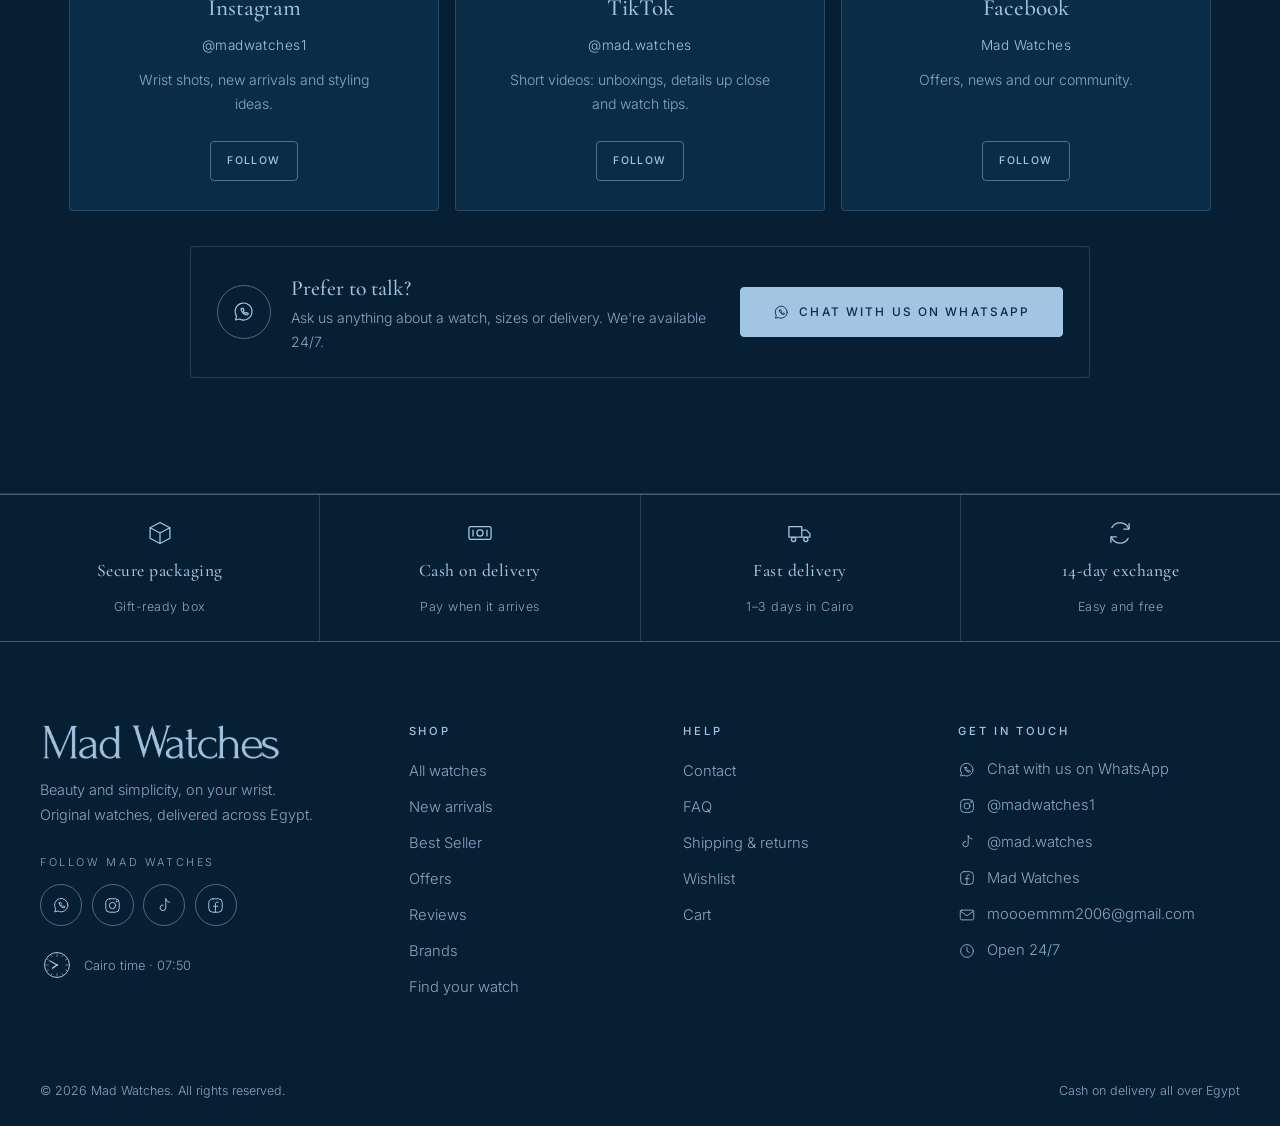
==== commit 3547f7ac: "Add an "Automatic or quartz?" section to the home page Right after the hero: the Seiko 5 Automatic p" ====
--- a/index.html
+++ b/index.html
@@ -172,17 +172,60 @@
         </svg>
         </div>
       </div>
-      <a class="hero__scroll" href="#featured" data-i18n-attr="aria-label:home.scroll" aria-label="Scroll down"></a>
-    </section>
-
-
-    <!-- ===================================================================
-         II. FEATURED COLLECTION (products with isFeatured: true)
+      <a class="hero__scroll" href="#learn" data-i18n-attr="aria-label:home.scroll" aria-label="Scroll down"></a>
+    </section>
+
+
+    <!-- ===================================================================
+         II. KNOW YOUR WATCH: automatic or quartz? (photo + comparison +
+         the Instagram reel from STORE.learnReel, drawn by js/pages/home.js)
+         =================================================================== -->
+    <section class="section section--alt" id="learn" aria-labelledby="learnTitle">
+      <div class="container">
+        <header class="section-head reveal">
+          <p class="eyebrow"><span class="eyebrow__num" lang="en">II</span><span data-i18n="learn.eyebrow">Know your watch</span></p>
+          <h2 class="title" id="learnTitle" data-i18n="learn.title">Automatic or quartz?</h2>
+          <p class="lead" data-i18n="learn.text"></p>
+          <div class="ticks" aria-hidden="true"></div>
+        </header>
+        <div class="learn">
+          <figure class="learn__photo reveal">
+            <img src="images/seiko-5-automatic.jpg" width="750" height="999" alt="" data-i18n-attr="alt:learn.photoAlt" loading="lazy" decoding="async" />
+            <figcaption data-i18n="learn.photoCaption"></figcaption>
+          </figure>
+          <div class="learn__compare reveal">
+            <div class="learn__card learn__card--auto">
+              <h3 class="learn__card-title" data-i18n="learn.autoTitle">Automatic</h3>
+              <ul class="learn__list">
+              <li><svg class="icon" viewBox="0 0 24 24" aria-hidden="true"><path d="m5 12.5 4.5 4.5L19 7.5"/></svg><span data-i18n="learn.auto1"></span></li>
+              <li><svg class="icon" viewBox="0 0 24 24" aria-hidden="true"><path d="m5 12.5 4.5 4.5L19 7.5"/></svg><span data-i18n="learn.auto2"></span></li>
+              <li><svg class="icon" viewBox="0 0 24 24" aria-hidden="true"><path d="m5 12.5 4.5 4.5L19 7.5"/></svg><span data-i18n="learn.auto3"></span></li>
+              <li><svg class="icon" viewBox="0 0 24 24" aria-hidden="true"><path d="m5 12.5 4.5 4.5L19 7.5"/></svg><span data-i18n="learn.auto4"></span></li>
+              </ul>
+            </div>
+            <div class="learn__card">
+              <h3 class="learn__card-title" data-i18n="learn.quartzTitle">Quartz</h3>
+              <ul class="learn__list">
+              <li><svg class="icon" viewBox="0 0 24 24" aria-hidden="true"><path d="m5 12.5 4.5 4.5L19 7.5"/></svg><span data-i18n="learn.quartz1"></span></li>
+              <li><svg class="icon" viewBox="0 0 24 24" aria-hidden="true"><path d="m5 12.5 4.5 4.5L19 7.5"/></svg><span data-i18n="learn.quartz2"></span></li>
+              <li><svg class="icon" viewBox="0 0 24 24" aria-hidden="true"><path d="m5 12.5 4.5 4.5L19 7.5"/></svg><span data-i18n="learn.quartz3"></span></li>
+              <li><svg class="icon" viewBox="0 0 24 24" aria-hidden="true"><path d="m5 12.5 4.5 4.5L19 7.5"/></svg><span data-i18n="learn.quartz4"></span></li>
+              </ul>
+            </div>
+          </div>
+          <div class="learn__reel reveal" id="learnReel"></div>
+        </div>
+      </div>
+    </section>
+
+
+    <!-- ===================================================================
+         III. FEATURED COLLECTION (products with isFeatured: true)
          =================================================================== -->
     <section class="section" id="featured" aria-labelledby="featuredTitle">
       <div class="container">
         <header class="section-head reveal">
-          <p class="eyebrow"><span class="eyebrow__num" lang="en">II</span><span data-i18n="home.featuredEyebrow">Selected</span></p>
+          <p class="eyebrow"><span class="eyebrow__num" lang="en">III</span><span data-i18n="home.featuredEyebrow">Selected</span></p>
           <h2 class="title" id="featuredTitle" data-i18n="home.featuredTitle">The Featured Collection</h2>
           <p class="lead" data-i18n="home.featuredText">Pieces we love for their design, quality and value.</p>
           <div class="ticks" aria-hidden="true"></div>
@@ -194,13 +237,13 @@
 
 
     <!-- ===================================================================
-         III. CURRENT OFFERS (products with an originalPrice) + countdown
+         IV. CURRENT OFFERS (products with an originalPrice) + countdown
          =================================================================== -->
     <section class="section section--alt" id="offers" aria-labelledby="offersTitle">
       <div class="container">
         <div class="offers-head">
           <header class="section-head section-head--start reveal">
-            <p class="eyebrow"><span class="eyebrow__num" lang="en">III</span><span data-i18n="home.offersEyebrow">Offers</span></p>
+            <p class="eyebrow"><span class="eyebrow__num" lang="en">IV</span><span data-i18n="home.offersEyebrow">Offers</span></p>
             <h2 class="title" id="offersTitle" data-i18n="home.offersTitle">Current Offers</h2>
             <p class="lead" data-i18n="home.offersText">Original watches, honest discounts. For a limited time.</p>
             <div class="ticks" aria-hidden="true"></div>
@@ -214,12 +257,12 @@
 
 
     <!-- ===================================================================
-         IV. BRAND STRIP
+         V. BRAND STRIP
          =================================================================== -->
     <section class="section section--tight" aria-labelledby="brandsTitle">
       <div class="container">
         <header class="section-head reveal">
-          <p class="eyebrow"><span class="eyebrow__num" lang="en">IV</span><span data-i18n="home.brandsEyebrow">Houses</span></p>
+          <p class="eyebrow"><span class="eyebrow__num" lang="en">V</span><span data-i18n="home.brandsEyebrow">Houses</span></p>
           <h2 class="title title--sm" id="brandsTitle" data-i18n="home.brandsTitle">Brands we carry</h2>
         </header>
       </div>
@@ -229,12 +272,12 @@
 
 
     <!-- ===================================================================
-         V. WHY MAD WATCHES
+         VI. WHY MAD WATCHES
          =================================================================== -->
     <section class="section section--alt" id="why" aria-labelledby="whyTitle">
       <div class="container">
         <header class="section-head reveal">
-          <p class="eyebrow"><span class="eyebrow__num" lang="en">V</span><span data-i18n="home.whyEyebrow">Why us</span></p>
+          <p class="eyebrow"><span class="eyebrow__num" lang="en">VI</span><span data-i18n="home.whyEyebrow">Why us</span></p>
           <h2 class="title" id="whyTitle" data-i18n="home.whyTitle">Why Mad Watches</h2>
           <div class="ticks" aria-hidden="true"></div>
         </header>
@@ -249,12 +292,12 @@
 
 
     <!-- ===================================================================
-         VI. FIND YOUR WATCH (quiz)
+         VII. FIND YOUR WATCH (quiz)
          =================================================================== -->
     <section class="section" id="quiz" aria-labelledby="quizTitle">
       <div class="container">
         <div class="quiz-invite reveal">
-          <p class="eyebrow"><span class="eyebrow__num" lang="en">VI</span><span data-i18n="home.quizEyebrow">Guided</span></p>
+          <p class="eyebrow"><span class="eyebrow__num" lang="en">VII</span><span data-i18n="home.quizEyebrow">Guided</span></p>
           <h2 class="title" id="quizTitle" data-i18n="home.quizTitle">Not sure where to start?</h2>
           <p class="lead" data-i18n="home.quizText">Answer four quick questions and we'll suggest watches that suit you.</p>
           <button class="btn" type="button" data-open-quiz><svg class="icon" viewBox="0 0 24 24" aria-hidden="true"><circle cx="12" cy="12" r="8.5"/><path d="M12 4.5v1.5M12 18v1.5M4.5 12H6M18 12h1.5M12 12l-2.6-2.8M12 12l4.2-2.4"/></svg><span data-i18n="home.quizButton">Start the quiz</span></button>
@@ -264,7 +307,7 @@
 
 
     <!-- ===================================================================
-         VII. REAL CUSTOMER REVIEWS
+         VIII. REAL CUSTOMER REVIEWS
          A line of text + a button to the Instagram highlights. If
          STORE.reviewVideo (js/products.js) has a link, that one video is
          shown too. Built by renderRealReviews() in js/main.js.
@@ -272,7 +315,7 @@
     <section class="section section--alt" id="reviews" aria-labelledby="reviewsTitle">
       <div class="container">
         <header class="section-head reveal">
-          <p class="eyebrow"><span class="eyebrow__num" lang="en">VII</span><span data-i18n="home.reviewsEyebrow">Customers</span></p>
+          <p class="eyebrow"><span class="eyebrow__num" lang="en">VIII</span><span data-i18n="home.reviewsEyebrow">Customers</span></p>
           <h2 class="title" id="reviewsTitle" data-i18n="reviews.title">What our customers say</h2>
           <div class="ticks" aria-hidden="true"></div>
         </header>
@@ -282,7 +325,7 @@
 
 
     <!-- ===================================================================
-         VIII. ABOUT TEASER
+         IX. ABOUT TEASER
          =================================================================== -->
     <section class="section" aria-labelledby="aboutTitle">
       <div class="container split">
@@ -290,7 +333,7 @@
           <img src="images/logo-plain.jpg" width="1200" height="896" alt="Mad Watches" loading="lazy" decoding="async" />
         </div>
         <div class="split__text reveal">
-          <p class="eyebrow"><span class="eyebrow__num" lang="en">VIII</span><span data-i18n="home.aboutEyebrow">Our story</span></p>
+          <p class="eyebrow"><span class="eyebrow__num" lang="en">IX</span><span data-i18n="home.aboutEyebrow">Our story</span></p>
           <h2 class="title" id="aboutTitle" data-i18n="home.aboutTitle">Less, but better.</h2>
           <p class="lead" data-i18n="home.aboutText"></p>
           <a class="link" href="about.html"><span data-i18n="home.aboutLink">Read our story</span> <svg class="icon" viewBox="0 0 24 24" aria-hidden="true"><path d="M5 12h14M13 6l6 6-6 6"/></svg></a>
@@ -300,14 +343,14 @@
 
 
     <!-- ===================================================================
-         IX. FOLLOW OUR WORLD (social cards + WhatsApp chat)
+         X. FOLLOW OUR WORLD (social cards + WhatsApp chat)
          The cards are built by js/pages/home.js from the links in STORE
          (js/products.js). An empty link ("") hides its card automatically.
          =================================================================== -->
     <section class="section section--alt follow" aria-labelledby="followTitle">
       <div class="container">
         <header class="section-head reveal">
-          <p class="eyebrow"><span class="eyebrow__num" lang="en">IX</span><span data-i18n="home.followEyebrow">Stay close</span></p>
+          <p class="eyebrow"><span class="eyebrow__num" lang="en">X</span><span data-i18n="home.followEyebrow">Stay close</span></p>
           <h2 class="title" id="followTitle" data-i18n="home.followTitle">Follow our world</h2>
           <p class="lead" data-i18n="home.followText"></p>
         </header>
--- a/css/pages.css
+++ b/css/pages.css
@@ -546,6 +546,105 @@
 }
 
 /* Instagram sets a fixed min-width; let the video fit small phones */
+/* "Automatic or quartz?" on the home page: photo · comparison · reel */
+.learn {
+  display: grid;
+  gap: clamp(1.5rem, 4vw, 2.5rem);
+  align-items: start;
+}
+
+@media (min-width: 760px) {
+  .learn { grid-template-columns: 1fr 1fr; }
+  .learn__reel { grid-column: 1 / -1; }
+}
+
+@media (min-width: 1100px) {
+  .learn { grid-template-columns: 0.9fr 1.1fr 0.9fr; }
+  .learn__reel { grid-column: auto; }
+}
+
+.learn__photo {
+  margin: 0;
+}
+
+.learn__photo img {
+  width: 100%;
+  aspect-ratio: 3 / 4;
+  object-fit: cover;
+  border-radius: var(--radius);
+  border: 1px solid var(--color-line);
+}
+
+.learn__photo figcaption {
+  margin-top: 0.8rem;
+  font-size: 0.85rem;
+  letter-spacing: 0.04em;
+  text-align: center;
+  color: var(--color-ice);
+  opacity: 0.8;
+}
+
+.learn__compare {
+  display: grid;
+  gap: 1px;
+  background: var(--color-line);
+  border: 1px solid var(--color-line);
+  border-radius: var(--radius);
+  overflow: hidden;
+}
+
+.learn__card {
+  padding: 1.6rem 1.5rem;
+  background: var(--color-navy-deep);
+}
+
+.learn__card--auto {
+  background: var(--color-navy);
+}
+
+.learn__card-title {
+  font-family: var(--font-heading);
+  font-size: 1.5rem;
+  font-weight: 500;
+}
+
+.learn__list {
+  display: grid;
+  gap: 0.7rem;
+  margin: 1rem 0 0;
+  padding: 0;
+  list-style: none;
+}
+
+.learn__list li {
+  display: flex;
+  gap: 0.6rem;
+  align-items: flex-start;
+  font-size: 0.95rem;
+  line-height: 1.6;
+}
+
+.learn__list .icon {
+  flex-shrink: 0;
+  width: 18px;
+  height: 18px;
+  margin-top: 0.2rem;
+  stroke-width: 1.4;
+}
+
+.learn__card:not(.learn__card--auto) .learn__list .icon {
+  opacity: 0.45;
+}
+
+.learn__reel {
+  display: flex;
+  justify-content: center;
+}
+
+.learn__reel .review-video {
+  margin-top: 0;
+}
+
 /* Best Seller page: the reel centered above the watches */
 .best__reel { display: flex; justify-content: center; }
 .best__reel .review-video { margin-top: 0; }
